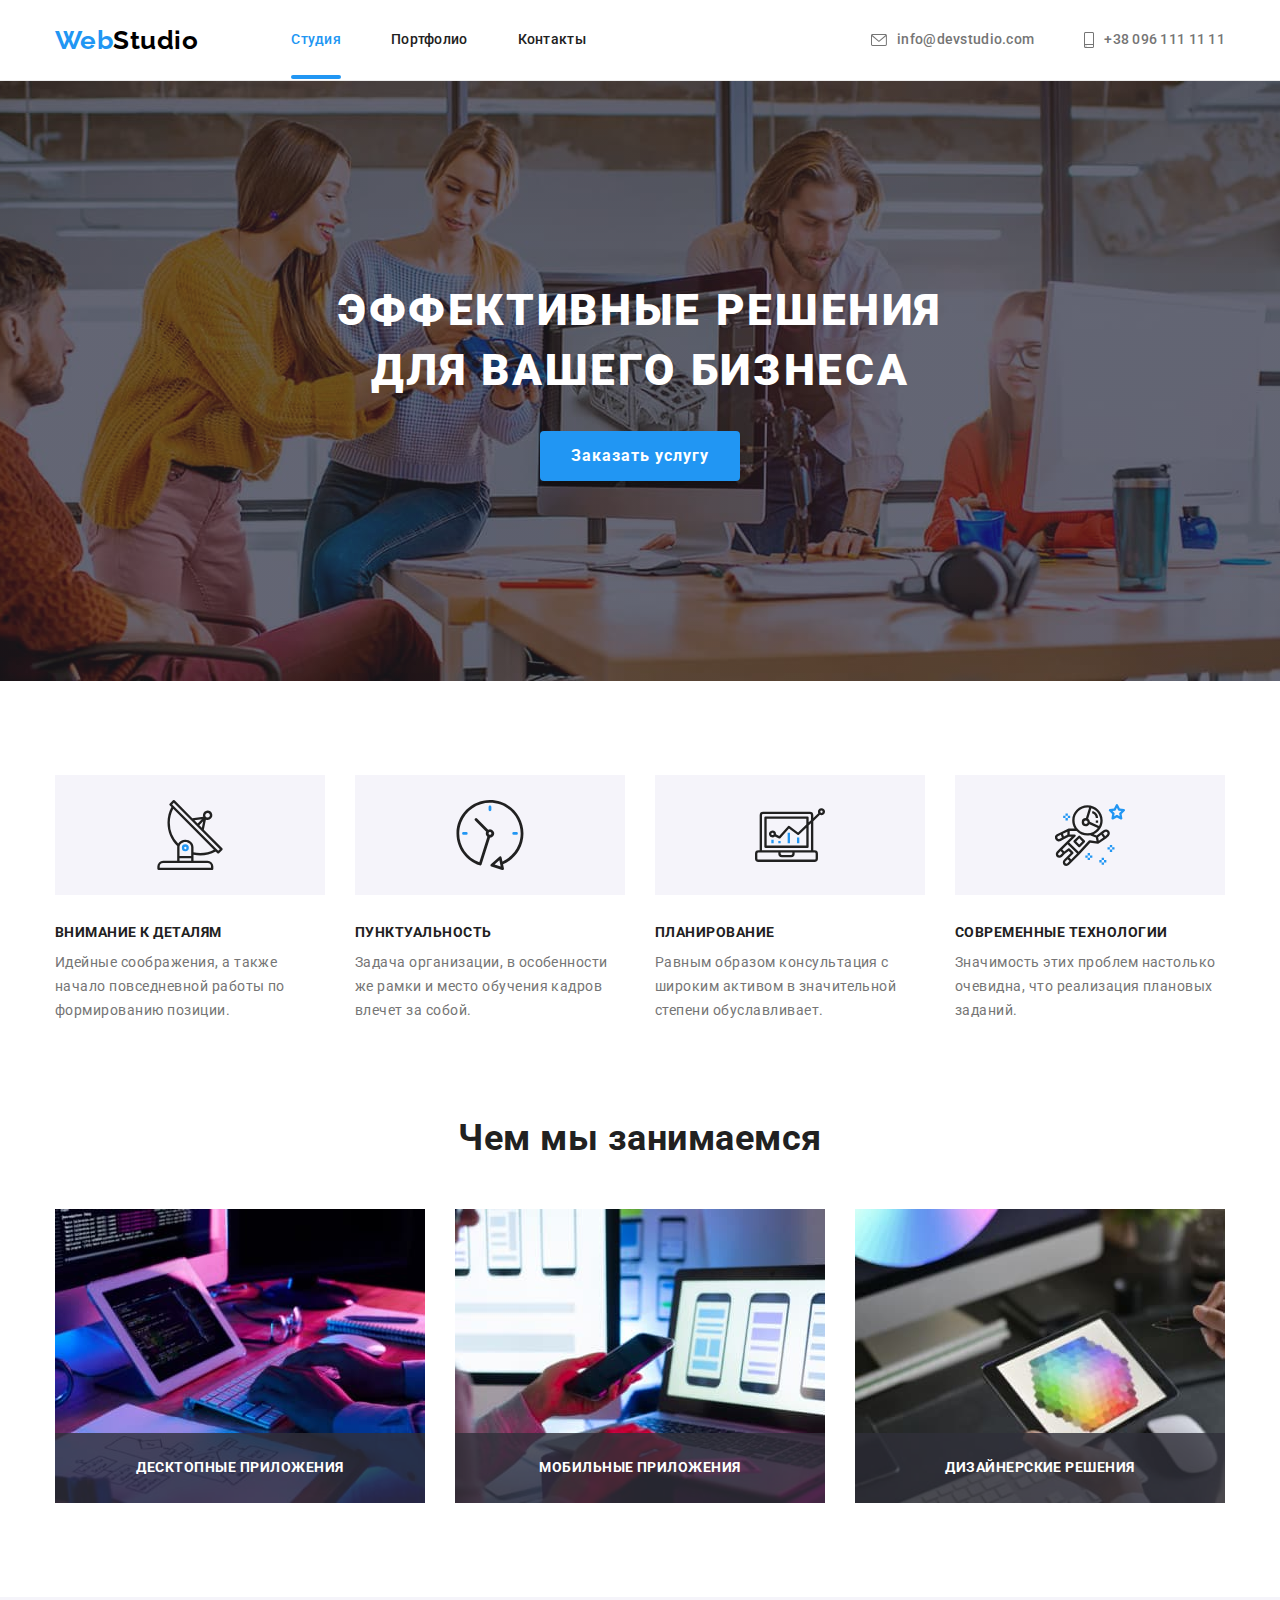
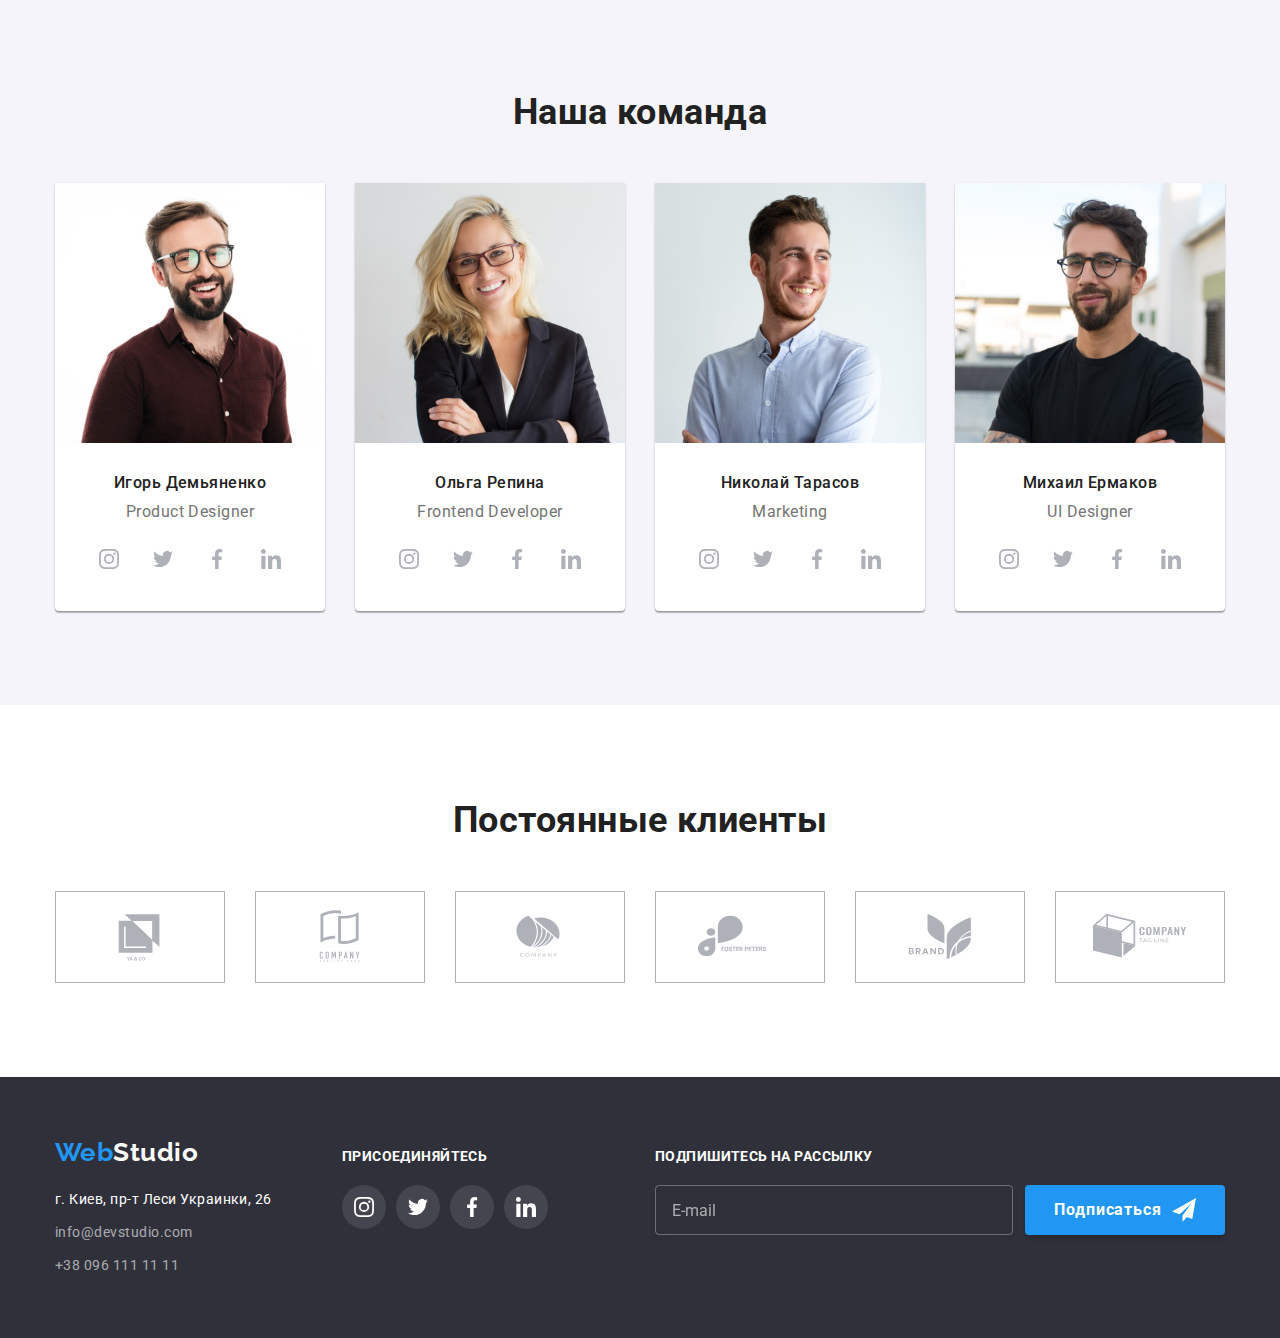
==== index.html @ db681ff8 "file added" ====
<!DOCTYPE html>
<html lang="ru">
<head>
    <meta charset="UTF-8">
    <meta http-equiv="X-UA-Compatible" content="IE=edge">
    <meta name="viewport" content="width=device-width, initial-scale=1.0">
    <link rel="preconnect" href="https://fonts.googleapis.com">
    <link rel="preconnect" href="https://fonts.gstatic.com" crossorigin>
    <link href="https://fonts.googleapis.com/css2?family=Raleway:wght@700&family=Roboto:wght@400;500;700;900&display=swap"
        rel="stylesheet">
    <link rel="stylesheet" href="https://cdnjs.cloudflare.com/ajax/libs/modern-normalize/1.1.0/modern-normalize.min.css">
    <link rel="stylesheet" href="./css/main.min.css">
    <title>Студия</title>
</head>
<body class="body">
    <!-- Header -->
    <header class="header">
        <div class="container container--centered">
            <!-- navigation -->
            <nav class="site-nav">
                <!-- logo -->
                <a href="./index.html" lang="en" class="logo-link">Web<span class="logo-link__text">Studio</span></a>
                <!-- navigation list -->
                <ul class="site-nav__list">
                    <li class="site-nav__item site-nav__item--current"><a href="./index.html" class="site-nav__link">Студия</a></li>
                    <li class="site-nav__item"><a href="./portfolio.html" class="site-nav__link">Портфолио</a></li>
                    <li class="site-nav__item"><a href="#contacts" class="site-nav__link">Контакты</a></li>
                </ul>
            </nav>
            <!-- contacts list -->
            <ul class="contacts-list">
                <li class="contacts-list__item">
                    <a href="mailto:info@devstudio.com" class="contacts-list__link">
                        <svg class="contacts-list__icon" width="16" height="12">
                            <use href="./images/icons.svg#icon-envelope"></use>
                        </svg>
                        info@devstudio.com
                    </a>
                </li>
                <li class="contacts-list__item">
                    <a href="tel:+380961111111" class="contacts-list__link">
                        <svg class="contacts-list__icon" width="10" height="16">
                            <use href="./images/icons.svg#icon-smartphone"></use>
                        </svg>
                        +38 096 111 11 11
                    </a>
                </li>
            </ul>
        </div>
    </header>

    <!-- Content -->
    <main>
        <!-- hero -->
        <section class="hero">
            <h1 class="hero__title">Эффективные решения для вашего бизнеса</h1>
            <button type="button" class="button" data-modal-open>Заказать услугу</button>
        </section>
        <!-- Peculiarities  -->
        <section class="section">
            <div class="container">
                <h2 class="section__title section__title--visually-hidden">Особенности</h2>
                <ul class="peculiarities-list">
                    <li class="peculiarities-list__item">
                        <div class="peculiarities-list__icon">
                            <svg width="70" height="70">
                                <use href="./images/icons.svg#icon-antenna"></use>
                            </svg>
                        </div>
                        <h3 class="peculiarities-list__title">Внимание к деталям</h3>
                        <p class="peculiarities-list__text">Идейные соображения, а также начало повседневной работы по формированию позиции.
                        </p>
                    </li>
                    <li class="peculiarities-list__item">
                        <div class="peculiarities-list__icon">
                            <svg width="70" height="70">
                                <use href="./images/icons.svg#icon-clock"></use>
                            </svg>
                        </div>
                        <h3 class="peculiarities-list__title">Пунктуальность</h3>
                        <p class="peculiarities-list__text">Задача организации, в особенности же рамки и место обучения кадров влечет за
                            собой.</p>
                    </li>
                    <li class="peculiarities-list__item">
                        <div class="peculiarities-list__icon">
                            <svg width="70" height="70">
                                <use href="./images/icons.svg#icon-diagram"></use>
                            </svg>
                        </div>
                        <h3 class="peculiarities-list__title">Планирование</h3>
                        <p class="peculiarities-list__text">Равным образом консультация с широким активом в значительной степени
                            обуславливает.</p>
                    </li>
                    <li class="peculiarities-list__item">
                        <div class="peculiarities-list__icon">
                            <svg width="70" height="70">
                                <use href="./images/icons.svg#icon-astronaut"></use>
                            </svg>
                        </div>
                        <h3 class="peculiarities-list__title">Современные технологии</h3>
                        <p class="peculiarities-list__text">Значимость этих проблем настолько очевидна, что реализация плановых заданий.</p>
                    </li>
                </ul>
            </div>
        </section>
        <!-- What are we doing -->
        <section class="section--padding-top-removed">
            <div class="container">
                <h2 class="section__title">Чем мы занимаемся</h2>
                <ul class="doings-list">
                    <li class="doings-list__item">
                        <img src="./images/box1.jpg" alt="Написание кода на компьютере" width="370" class="doings-list__image">
                        <p class="doings-list__description">Десктопные приложения</p>
                    </li>
                    <li class="doings-list__item">
                        <img src="./images/box2.jpg" alt="Макеты сайтов для телефона" width="370" class="doings-list__image">
                        <p class="doings-list__description">Мобильные приложения</p>
                    </li>
                    <li class="doings-list__item">
                        <img src="./images/box3.jpg" alt="Палитра цветов" width="370" class="doings-list__image">
                        <p class="doings-list__description">Дизайнерские решения</p>
                    </li>
                </ul>
            </div>
        </section>
        <!-- Our team -->
        <section class="section section--accent">
            <div class="container">
                <h2 class="section__title">Наша команда</h2>
                <ul class="our-team-list">
                    <li class="our-team-list__item">
                        <img src="./images/igor.jpg" alt="Игорь Демьяненко" width="270" class="our-team-list__image">
                        <div class="our-team-list__card">
                            <h3 class="our-team-list__title">Игорь Демьяненко</h3>
                            <p lang="en" class="our-team-list__text">Product Designer</p>
                            <ul class="social-links">
                                <li class="social-links__item">
                                    <a href="https://www.instagram.com" target="_blank" rel="noreferrer noopener nofollow" 
                                        aria-label="Инстаграм"
                                        class="social-links__link">
                                        <svg class="social-links__icon" width="20" height="20">
                                            <use href="./images/icons.svg#icon-instagram"></use>
                                        </svg>
                                        <span class="social-links__descr social-linls__descr--visually-hidden">Инстаграм</span>
                                    </a>
                                </li>
                                <li class="social-links__item">
                                    <a href="https://twitter.com" target="_blank" rel="noreferrer noopener nofollow"
                                        aria-label="Твиттер"
                                        class="social-links__link">
                                        <svg class="social-links__icon" width="20" height="20">
                                            <use href="./images/icons.svg#icon-twitter"></use>
                                        </svg>
                                        <span class="social-links__descr social-linls__descr--visually-hidden">Твиттер</span>
                                    </a>
                                </li>
                                <li class="social-links__item">
                                    <a href="https://uk-ua.facebook.com" target="_blank" rel="noreferrer noopener nofollow"
                                        aria-label="Фейсбук"
                                        class="social-links__link">
                                        <svg class="social-links__icon" width="20" height="20">
                                            <use href="./images/icons.svg#icon-facebook"></use>
                                        </svg>
                                        <span class="social-links__descr social-linls__descr--visually-hidden">Фейсбук</span>
                                    </a>
                                </li>
                                <li class="social-links__item">
                                    <a href="https://ua.linkedin.com/" target="_blank" rel="noreferrer noopener nofollow"
                                        aria-label="Линкедин"
                                        class="social-links__link">
                                        <svg class="social-links__icon" width="20" height="20">
                                            <use href="./images/icons.svg#icon-linkedin"></use>
                                        </svg>
                                        <span class="social-links__descr social-linls__descr--visually-hidden">Линкедин</span>
                                    </a>
                                </li>
                            </ul>
                        </div>
                    </li>
                    <li class="our-team-list__item">
                        <img src="./images/olha.jpg" alt="Ольга Репина" width="270" class="our-team-list__image">
                        <div class="our-team-list__card">
                            <h3 class="our-team-list__title">Ольга Репина</h3>
                            <p lang="en" class="our-team-list__text">Frontend Developer</p>
                            <ul class="social-links">
                                <li class="social-links__item">
                                    <a href="https://www.instagram.com" target="_blank" rel="noreferrer noopener nofollow" aria-label="Инстаграм"
                                        class="social-links__link">
                                        <svg class="social-links__icon" width="20" height="20">
                                            <use href="./images/icons.svg#icon-instagram"></use>
                                        </svg>
                                        <span class="social-links__descr social-linls__descr--visually-hidden">Инстаграм</span>
                                    </a>
                                </li>
                                <li class="social-links__item">
                                    <a href="https://twitter.com" target="_blank" rel="noreferrer noopener nofollow" aria-label="Твиттер"
                                        class="social-links__link">
                                        <svg class="social-links__icon" width="20" height="20">
                                            <use href="./images/icons.svg#icon-twitter"></use>
                                        </svg>
                                        <span class="social-links__descr social-linls__descr--visually-hidden">Твиттер</span>
                                    </a>
                                </li>
                                <li class="social-links__item">
                                    <a href="https://uk-ua.facebook.com" target="_blank" rel="noreferrer noopener nofollow" aria-label="Фейсбук"
                                        class="social-links__link">
                                        <svg class="social-links__icon" width="20" height="20">
                                            <use href="./images/icons.svg#icon-facebook"></use>
                                        </svg>
                                        <span class="social-links__descr social-linls__descr--visually-hidden">Фейсбук</span>
                                    </a>
                                </li>
                                <li class="social-links__item">
                                    <a href="https://ua.linkedin.com/" target="_blank" rel="noreferrer noopener nofollow" aria-label="Линкедин"
                                        class="social-links__link">
                                        <svg class="social-links__icon" width="20" height="20">
                                            <use href="./images/icons.svg#icon-linkedin"></use>
                                        </svg>
                                        <span class="social-links__descr social-linls__descr--visually-hidden">Линкедин</span>
                                    </a>
                                </li>
                            </ul>
                        </div>
                    </li>
                    <li class="our-team-list__item">
                        <img src="./images/nikolai.jpg" alt="Николай Тарасов" width="270" class="our-team-list__image">
                        <div class="our-team-list__card">
                            <h3 class="our-team-list__title">Николай Тарасов</h3>
                            <p lang="en" class="our-team-list__text">Marketing</p>
                            <ul class="social-links">
                                <li class="social-links__item">
                                    <a href="https://www.instagram.com" target="_blank" rel="noreferrer noopener nofollow" aria-label="Инстаграм"
                                        class="social-links__link">
                                        <svg class="social-links__icon" width="20" height="20">
                                            <use href="./images/icons.svg#icon-instagram"></use>
                                        </svg>
                                        <span class="social-links__descr social-linls__descr--visually-hidden">Инстаграм</span>
                                    </a>
                                </li>
                                <li class="social-links__item">
                                    <a href="https://twitter.com" target="_blank" rel="noreferrer noopener nofollow" aria-label="Твиттер"
                                        class="social-links__link">
                                        <svg class="social-links__icon" width="20" height="20">
                                            <use href="./images/icons.svg#icon-twitter"></use>
                                        </svg>
                                        <span class="social-links__descr social-linls__descr--visually-hidden">Твиттер</span>
                                    </a>
                                </li>
                                <li class="social-links__item">
                                    <a href="https://uk-ua.facebook.com" target="_blank" rel="noreferrer noopener nofollow" aria-label="Фейсбук"
                                        class="social-links__link">
                                        <svg class="social-links__icon" width="20" height="20">
                                            <use href="./images/icons.svg#icon-facebook"></use>
                                        </svg>
                                        <span class="social-links__descr social-linls__descr--visually-hidden">Фейсбук</span>
                                    </a>
                                </li>
                                <li class="social-links__item">
                                    <a href="https://ua.linkedin.com/" target="_blank" rel="noreferrer noopener nofollow" aria-label="Линкедин"
                                        class="social-links__link">
                                        <svg class="social-links__icon" width="20" height="20">
                                            <use href="./images/icons.svg#icon-linkedin"></use>
                                        </svg>
                                        <span class="social-links__descr social-linls__descr--visually-hidden">Линкедин</span>
                                    </a>
                                </li>
                            </ul>
                        </div>
                    </li>
                    <li class="our-team-list__item">
                        <img src="./images/michael.jpg" alt="Михаил Ермаков" width="270" class="our-team-list__image">
                        <div class="our-team-list__card">
                            <h3 class="our-team-list__title">Михаил Ермаков</h3>
                            <p lang="en" class="our-team-list__text">UI Designer</p>
                            <ul class="social-links">
                                <li class="social-links__item">
                                    <a href="https://www.instagram.com" target="_blank" rel="noreferrer noopener nofollow" aria-label="Инстаграм"
                                        class="social-links__link">
                                        <svg class="social-links__icon" width="20" height="20">
                                            <use href="./images/icons.svg#icon-instagram"></use>
                                        </svg>
                                        <span class="social-links__descr social-linls__descr--visually-hidden">Инстаграм</span>
                                    </a>
                                </li>
                                <li class="social-links__item">
                                    <a href="https://twitter.com" target="_blank" rel="noreferrer noopener nofollow" aria-label="Твиттер"
                                        class="social-links__link">
                                        <svg class="social-links__icon" width="20" height="20">
                                            <use href="./images/icons.svg#icon-twitter"></use>
                                        </svg>
                                        <span class="social-links__descr social-linls__descr--visually-hidden">Твиттер</span>
                                    </a>
                                </li>
                                <li class="social-links__item">
                                    <a href="https://uk-ua.facebook.com" target="_blank" rel="noreferrer noopener nofollow" aria-label="Фейсбук"
                                        class="social-links__link">
                                        <svg class="social-links__icon" width="20" height="20">
                                            <use href="./images/icons.svg#icon-facebook"></use>
                                        </svg>
                                        <span class="social-links__descr social-linls__descr--visually-hidden">Фейсбук</span>
                                    </a>
                                </li>
                                <li class="social-links__item">
                                    <a href="https://ua.linkedin.com/" target="_blank" rel="noreferrer noopener nofollow" aria-label="Линкедин"
                                        class="social-links__link">
                                        <svg class="social-links__icon" width="20" height="20">
                                            <use href="./images/icons.svg#icon-linkedin"></use>
                                        </svg>
                                        <span class="social-links__descr social-linls__descr--visually-hidden">Линкедин</span>
                                    </a>
                                </li>
                            </ul>
                        </div>
                    </li>
                </ul>
            </div>
        </section>
        <!-- Regular costumers -->
        <section class="section">
            <div class="container">
                <h2 class="section__title">Постоянные клиенты</h2>
                <ul class="regular-costumers-list">
                    <li class="regular-costumers-list__item">
                        <a href="" target="_blank" rel="noreferrer noopener nofollow"
                            class="regular-costumers-list__link">
                            <svg class="regular-costumers-list__icon" width="106" height="60">
                                <use href="./images/icons.svg#icon-company1"></use>
                            </svg>
                            <span class="regular-costumers-list__descr regular-costumers-list__descr--visually-hidden" lang="en">YA & CO</span>
                        </a>
                    </li>
                    <li class="regular-costumers-list__item">
                        <a href="" target="_blank" rel="noreferrer noopener nofollow" class="regular-costumers-list__link">
                            <svg class="regular-costumers-list__icon" width="106" height="60">
                                <use href="./images/icons.svg#icon-company2"></use>
                            </svg>
                            <span class="regular-costumers-list__descr regular-costumers-list__descr--visually-hidden" lang="en">Company tagline here</span>
                        </a>
                    </li>
                    <li class="regular-costumers-list__item">
                        <a href="" target="_blank" rel="noreferrer noopener nofollow" class="regular-costumers-list__link">
                            <svg class="regular-costumers-list__icon" width="106" height="60">
                                <use href="./images/icons.svg#icon-company3"></use>
                            </svg>
                            <span class="regular-costumers-list__descr regular-costumers-list__descr--visually-hidden" lang="en">Company</span>
                        </a>
                    </li>
                    <li class="regular-costumers-list__item">
                        <a href="" target="_blank" rel="noreferrer noopener nofollow" class="regular-costumers-list__link">
                            <svg class="regular-costumers-list__icon" width="106" height="60">
                                <use href="./images/icons.svg#icon-company4"></use>
                            </svg>
                            <span class="regular-costumers-list__descr regular-costumers-list__descr--visually-hidden" lang="en">Foster Peters</span>
                        </a>
                    </li>
                    <li class="regular-costumers-list__item">
                        <a href="" target="_blank" rel="noreferrer noopener nofollow" class="regular-costumers-list__link">
                            <svg class="regular-costumers-list__icon" width="106" height="60">
                                <use href="./images/icons.svg#icon-company5"></use>
                            </svg>
                            <span class="regular-costumers-list__descr regular-costumers-list__descr--visually-hidden" lang="en">Brand</span>
                        </a>
                    </li>
                    <li class="regular-costumers-list__item">
                        <a href="" target="_blank" rel="noreferrer noopener nofollow" class="regular-costumers-list__link">
                            <svg class="regular-costumers-list__icon" width="106" height="60">
                                <use href="./images/icons.svg#icon-company6"></use>
                            </svg>
                            <span class="regular-costumers-list__descr regular-costumers-list__descr--visually-hidden" lang="en">Company Tag Line</span>
                        </a>
                    </li>
                </ul>
            </div>
        </section>
    </main>

    <!-- Footer -->
    <footer class="footer">
        <div class="container footer__container">
            <div class="address">
                <!-- logo -->
                <a href="./index.html" lang="en" class="logo-link">Web<span class="logo-link__text--footer">Studio</span></a>
                <!-- contacts -->
                <address id="contacts" class="address__contacts">
                    <ul class="address__list">
                        <li class="address__item"><a href="https://goo.gl/maps/YFTjMEW9eGdTmHT36" target="_blank"
                                rel="noreferrer noopener nofollow" class="address__link">г. Киев, пр-т Леси Украинки, 26</a></li>
                        <li class="address__item"><a href="mailto:info@devstudio.com" class="address__link address__link--transparency">info@devstudio.com</a>
                        </li>
                        <li class="address__item"><a href="tel:+380961111111" class="address__link address__link--transparency">+38 096 111 11 11</a></li>
                    </ul>
                </address>
            </div>
            <!-- Social links -->
            <div class="join-links">
                <p class="join-links__text">присоединяйтесь</p>
                <ul class="social-links">
                    <li class="social-links__item">
                        <a href="https://www.instagram.com" target="_blank" rel="noreferrer noopener nofollow" aria-label="Инстаграм"
                            class="social-links__link social-links__link--footer">
                            <svg class="social-links__icon" width="20" height="20">
                                <use href="./images/icons.svg#icon-instagram"></use>
                            </svg>
                            <span class="social-links__descr social-linls__descr--visually-hidden">Инстаграм</span>
                        </a>
                    </li>
                    <li class="social-links__item">
                        <a href="https://twitter.com" target="_blank" rel="noreferrer noopener nofollow" aria-label="Твиттер"
                            class="social-links__link social-links__link--footer">
                            <svg class="social-links__icon" width="20" height="20">
                                <use href="./images/icons.svg#icon-twitter"></use>
                            </svg>
                            <span class="social-links__descr social-linls__descr--visually-hidden">Твиттер</span>
                        </a>
                    </li>
                    <li class="social-links__item">
                        <a href="https://uk-ua.facebook.com" target="_blank" rel="noreferrer noopener nofollow" aria-label="Фейсбук"
                            class="social-links__link social-links__link--footer">
                            <svg class="social-links__icon" width="20" height="20">
                                <use href="./images/icons.svg#icon-facebook"></use>
                            </svg>
                            <span class="social-links__descr social-linls__descr--visually-hidden">Фейсбук</span>
                        </a>
                    </li>
                    <li class="social-links__item">
                        <a href="https://ua.linkedin.com/" target="_blank" rel="noreferrer noopener nofollow" aria-label="Линкедин"
                            class="social-links__link social-links__link--footer">
                            <svg class="social-links__icon" width="20" height="20">
                                <use href="./images/icons.svg#icon-linkedin"></use>
                            </svg>
                            <span class="social-links__descr social-linls__descr--visually-hidden">Линкедин</span>
                        </a>
                    </li>
                </ul>
            </div>
            <!-- Mailing list -->
            <form class="mailing-form">
                <label for="email" class="mailing-form__label">Подпишитесь на рассылку</label>
                <div class="mailing-form__send-block">
                    <input type="email" name="email" id="email" placeholder="E-mail" class="mailing-form__input">
                    <button type="submit" class="button button--centered">
                        Подписаться
                        <svg class="button__icon" width="24" height="24">
                            <use href="./images/icons.svg#icon-send"></use>
                        </svg>
                    </button>
                </div>
            </form>
        </div>
    </footer>

    <!-- Modal window -->
    <div class="backdrop backdrop--is-hidden" data-modal>
        <div class="modal">
            <button class="modal-close-button" data-modal-close>
                <svg class="modal-close-button__icon" width="18" height="18">
                    <use href="./images/icons.svg#icon-close-button"></use>
                </svg>
            </button>
            
            <form class="user-form">
                <p class="user-form__title">
                    Оставьте свои данные, мы вам перезвоним
                </p>

                <div class="user-form__field">
                    <label for="user-name" class="user-form__label">Имя</label>
                    <div class="user-form__input-box">
                        <input type="text" name="user-name" id="user-name" autocomplete="name" class="user-form__input">
                        <svg class="user-form__icon" width="18" height="18">
                            <use href="./images/icons.svg#icon-person"></use>
                        </svg>
                    </div>
                </div>

                <div class="user-form__field">
                    <label for="user-tel" class="user-form__label">Телефон</label>
                    <div class="user-form__input-box">
                        <input type="tel" name="user-tel" id="user-tel" autocomplete="tel" class="user-form__input">
                        <svg class="user-form__icon" width="18" height="18">
                            <use href="./images/icons.svg#icon-phone"></use>
                        </svg>
                    </div>
                </div>

                <div class="user-form__field">
                    <label for="user-email" class="user-form__label">Почта</label>
                    <div class="user-form__input-box">
                        <input type="email" name="user-email" id="user-email" autocomplete="email" class="user-form__input">
                        <svg class="user-form__icon" width="18" height="18">
                            <use href="./images/icons.svg#icon-email"></use>
                        </svg>
                    </div>
                </div>

                <div class="user-form__field user-form__field--comment">
                    <label for="user-comment" class="user-form__label">Комментарий</label>
                    <textarea name="comment" id="user-comment" rows="7" placeholder="Введите текст" class="user-form__comment"></textarea>
                </div>
                

                <label class="user-form-policy">
                    <input type="checkbox" name="policy" class="user-form-policy__checkbox">
                    <span class="user-form-policy__icon-box">
                        <svg class="user-form-policy__icon" width="16" height="15">
                            <use href="./images/icons.svg#icon-check"></use>
                        </svg>
                    </span>
                    <span>
                        Соглашаюсь с рассылкой и принимаю 
                        <a href="" class="user-form-policy__link">Условия договора</a>
                    </span>
                </label>
                
                <button type="submit" class="button button--centered">Отправить</button>
            </form>
        </div>
    </div>

    <script src="./js/modal.js"></script>
</body>
</html>
---- css/main.min.css ----
.container{margin-left:auto;margin-right:auto;padding:0 15px;width:1200px}.portfolio-set,.buttons-list,.address__list,.regular-costumers-list,.social-links,.our-team-list,.doings-list,.peculiarities-list,.contacts-list,.site-nav__list{list-style:none}.portfolio-card__title,.our-team-list__title,.peculiarities-list__title,.section__title{color:#212121}.section__title{margin-bottom:50px;font-weight:700;font-size:36px;line-height:1.17;text-align:center}.address__link,.contacts-list__link,.logo-link,.site-nav__link{text-decoration:none;color:inherit;-webkit-transition:color 250ms cubic-bezier(0.4, 0, 0.2, 1);transition:color 250ms cubic-bezier(0.4, 0, 0.2, 1)}.address__link:hover,.contacts-list__link:hover,.logo-link:hover,.site-nav__link:hover,.address__link:focus,.contacts-list__link:focus,.logo-link:focus,.site-nav__link:focus{color:#2196f3}.user-form-policy__checkbox,.regular-costumers-list__descr--visually-hidden,.social-linls__descr--visually-hidden,.section__title--visually-hidden{position:absolute;width:1px;height:1px;margin:-1px;border:0;padding:0;white-space:nowrap;-webkit-clip-path:inset(100%);clip-path:inset(100%);clip:rect(0 0 0 0);overflow:hidden}.portfolio-card__image,.our-team-list__image,.doings-list__image{display:block;max-width:100%}.contacts-list__item,.site-nav__item{margin-right:50px;font-weight:500;font-size:14px;line-height:1.14;letter-spacing:.02em}.mailing-form__label,.join-links__text{display:block;margin-bottom:20px;font-weight:700;font-size:14px;line-height:1.14;letter-spacing:.03em;text-transform:uppercase;color:#fff}html{scroll-behavior:smooth}body{background-color:#fff;color:#757575;font-family:"Roboto",sans-serif;letter-spacing:.03em}h1,h2,h3,h4,h5,h6{margin:0}ul{padding:0;margin:0}p{margin:0}.button{width:200px;padding:10px 0;-webkit-box-shadow:0px 4px 4px rgba(0,0,0,.15);box-shadow:0px 4px 4px rgba(0,0,0,.15);border-radius:4px;border:none;font-weight:700;font-size:16px;line-height:1.88;letter-spacing:.06em;text-align:center;color:#fff;background-color:#2196f3;cursor:pointer;-webkit-transition:background-color 250ms cubic-bezier(0.4, 0, 0.2, 1);transition:background-color 250ms cubic-bezier(0.4, 0, 0.2, 1)}.button:hover,.button:focus{background-color:#188ce8}.button--centered{display:-webkit-box;display:-ms-flexbox;display:flex;-webkit-box-align:center;-ms-flex-align:center;align-items:center;-webkit-box-pack:center;-ms-flex-pack:center;justify-content:center;margin:0 auto}.button__icon{fill:currentColor;margin-left:10px}.section{padding-top:94px;padding-bottom:94px}.section--padding-top-removed{padding-top:0;padding-bottom:94px}.section--accent{background-color:#f5f4fa}.header{border-bottom:1px solid #ececec}.container--centered{display:-webkit-box;display:-ms-flexbox;display:flex;-webkit-box-align:center;-ms-flex-align:center;align-items:center;-webkit-box-pack:center;-ms-flex-pack:center;justify-content:center}.site-nav{display:-webkit-box;display:-ms-flexbox;display:flex;-webkit-box-align:center;-ms-flex-align:center;align-items:center;-webkit-box-pack:center;-ms-flex-pack:center;justify-content:center}.site-nav__list{display:-webkit-box;display:-ms-flexbox;display:flex;margin-left:93px}.site-nav__item{color:#212121}.site-nav__item:last-child{margin-right:0}.site-nav__item--current{color:#2196f3}.site-nav__link{padding:32px 0;position:relative}.site-nav__item--current .site-nav__link::after{content:"";position:absolute;left:0;bottom:0;display:block;width:100%;height:4px;background-color:#2196f3;border-radius:2px}.logo-link{color:#2196f3;font-family:"Raleway",sans-serif;font-weight:700;font-size:26px;line-height:1.19}.logo-link__text{color:#000}.logo-link__text--footer{display:inline-block;margin-bottom:20px;color:#fff}.contacts-list{display:-webkit-box;display:-ms-flexbox;display:flex;margin-left:auto}.contacts-list__item:last-child{margin-right:0}.contacts-list__link{display:-webkit-box;display:-ms-flexbox;display:flex;-webkit-box-align:center;-ms-flex-align:center;align-items:center;-webkit-box-pack:center;-ms-flex-pack:center;justify-content:center;padding:32px 0}.contacts-list__icon{margin-right:10px;fill:currentColor}.hero{padding:200px 0;max-width:1600px;height:600px;margin-left:auto;margin-right:auto;text-align:center;background-color:#2f303a;background-image:-webkit-gradient(linear, left top, right top, from(rgba(47, 48, 58, 0.4)), to(rgba(47, 48, 58, 0.4))),url(../images/hero.jpg);background-image:linear-gradient(to right, rgba(47, 48, 58, 0.4), rgba(47, 48, 58, 0.4)),url(../images/hero.jpg);background-size:cover;background-repeat:no-repeat;background-position:center}.hero__title{-webkit-box-sizing:content-box;box-sizing:content-box;width:696px;margin:0 auto 30px;font-weight:900;font-size:44px;line-height:1.36;letter-spacing:.06em;text-transform:uppercase;color:#fff}.peculiarities-list{display:-webkit-box;display:-ms-flexbox;display:flex;-webkit-box-align:center;-ms-flex-align:center;align-items:center;-webkit-box-pack:center;-ms-flex-pack:center;justify-content:center}.peculiarities-list__item{-ms-flex-preferred-size:calc((100% - 90px)/4);flex-basis:calc((100% - 90px)/4)}.peculiarities-list__item:not(:last-child){margin-right:30px}.peculiarities-list__icon{display:-webkit-box;display:-ms-flexbox;display:flex;-webkit-box-align:center;-ms-flex-align:center;align-items:center;-webkit-box-pack:center;-ms-flex-pack:center;justify-content:center;margin-bottom:30px;width:270px;height:120px;background-color:#f5f4fa}.peculiarities-list__title{margin-bottom:10px;font-weight:700;font-size:14px;line-height:1.14;text-transform:uppercase}.peculiarities-list__text{font-size:14px;line-height:1.71}.doings-list{display:-webkit-box;display:-ms-flexbox;display:flex;-webkit-box-align:center;-ms-flex-align:center;align-items:center;-webkit-box-pack:center;-ms-flex-pack:center;justify-content:center}.doings-list__item{position:relative}.doings-list__item:not(:last-child){margin-right:30px}.doings-list__description{position:absolute;left:0;bottom:0;display:-webkit-box;display:-ms-flexbox;display:flex;-webkit-box-align:center;-ms-flex-align:center;align-items:center;-webkit-box-pack:center;-ms-flex-pack:center;justify-content:center;height:70px;width:100%;font-weight:700;font-size:14px;line-height:1.14;text-transform:uppercase;color:#fff;background-color:rgba(47,48,58,.8)}.our-team-list{display:-webkit-box;display:-ms-flexbox;display:flex;-webkit-box-align:center;-ms-flex-align:center;align-items:center;-webkit-box-pack:center;-ms-flex-pack:center;justify-content:center}.our-team-list__item{-webkit-box-shadow:0px 1px 3px rgba(0,0,0,.12),0px 1px 1px rgba(0,0,0,.14),0px 2px 1px rgba(0,0,0,.2);box-shadow:0px 1px 3px rgba(0,0,0,.12),0px 1px 1px rgba(0,0,0,.14),0px 2px 1px rgba(0,0,0,.2);border-radius:0px 0px 4px 4px;background-color:#fff;-ms-flex-preferred-size:calc((100% - 90px)/4);flex-basis:calc((100% - 90px)/4)}.our-team-list__item:not(:last-child){margin-right:30px}.our-team-list__card{padding:30px 32px}.our-team-list__text,.our-team-list__title{font-size:16px;line-height:1.19;text-align:center}.our-team-list__title{margin-bottom:10px;font-weight:500}.our-team-list__text{margin-bottom:16px}.social-links{display:-webkit-box;display:-ms-flexbox;display:flex;-webkit-box-align:center;-ms-flex-align:center;align-items:center;-webkit-box-pack:center;-ms-flex-pack:center;justify-content:center}.social-links__item{width:44px;height:44px}.social-links__item:not(:last-child){margin-right:10px}.social-links__link{display:-webkit-box;display:-ms-flexbox;display:flex;-webkit-box-align:center;-ms-flex-align:center;align-items:center;-webkit-box-pack:center;-ms-flex-pack:center;justify-content:center;padding:12px;width:100%;height:100%;border:none;border-radius:50%;color:#afb1b8;-webkit-transition:color 250ms cubic-bezier(0.4, 0, 0.2, 1),background-color 250ms cubic-bezier(0.4, 0, 0.2, 1);transition:color 250ms cubic-bezier(0.4, 0, 0.2, 1),background-color 250ms cubic-bezier(0.4, 0, 0.2, 1)}.social-links__link:hover,.social-links__link:focus{color:#fff;background-color:#2196f3}.social-links__link--footer{color:#fff;background-color:rgba(255,255,255,.1);border-radius:50%}.social-links__icon{fill:currentColor}.regular-costumers-list{display:-webkit-box;display:-ms-flexbox;display:flex;-webkit-box-align:center;-ms-flex-align:center;align-items:center;-webkit-box-pack:center;-ms-flex-pack:center;justify-content:center}.regular-costumers-list__item{width:170px;height:92px}.regular-costumers-list__item:not(:last-child){margin-right:30px}.regular-costumers-list__link{display:-webkit-inline-box;display:-ms-inline-flexbox;display:inline-flex;-webkit-box-align:center;-ms-flex-align:center;align-items:center;-webkit-box-pack:center;-ms-flex-pack:center;justify-content:center;width:100%;height:100%;border-width:1px;border-style:solid;color:#afb1b8;-webkit-transition:color 250ms cubic-bezier(0.4, 0, 0.2, 1),border-color 250ms cubic-bezier(0.4, 0, 0.2, 1);transition:color 250ms cubic-bezier(0.4, 0, 0.2, 1),border-color 250ms cubic-bezier(0.4, 0, 0.2, 1)}.regular-costumers-list__link:hover,.regular-costumers-list__link:focus{color:#2196f3;border-color:#2196f3}.regular-costumers-list__icon{fill:currentColor}.footer{padding-top:60px;padding-bottom:60px;background-color:#2f303a}.footer__container{display:-webkit-box;display:-ms-flexbox;display:flex;-webkit-box-align:baseline;-ms-flex-align:baseline;align-items:baseline}.address{margin-right:70px}.address__contacts{font-style:normal}.address__item:not(:last-child){margin-bottom:9px}.address__link{font-size:14px;line-height:1.71;color:#fff}.address__link--transparency{color:rgba(255,255,255,.6)}.mailing-form{margin-left:auto}.mailing-form__send-block{display:-webkit-box;display:-ms-flexbox;display:flex;-webkit-box-orient:horizontal;-webkit-box-direction:normal;-ms-flex-direction:row;flex-direction:row}.mailing-form__input{padding:0 0 0 16px;margin-right:12px;width:358px;height:50px;color:#fff;font-weight:400;font-size:16px;line-height:1.25;border-width:1px;border-style:solid;border-color:rgba(255,255,255,.3);border-radius:4px;-webkit-filter:drop-shadow(0px 4px 4px rgba(0, 0, 0, 0.15));filter:drop-shadow(0px 4px 4px rgba(0, 0, 0, 0.15));background-color:rgba(0,0,0,0)}.mailing-form__input:focus{outline:1px solid #fff}.mailing-form__input::-webkit-input-placeholder{color:rgba(255,255,255,.6)}.mailing-form__input::-moz-placeholder{color:rgba(255,255,255,.6)}.mailing-form__input:-ms-input-placeholder{color:rgba(255,255,255,.6)}.mailing-form__input::-ms-input-placeholder{color:rgba(255,255,255,.6)}.mailing-form__input::placeholder{color:rgba(255,255,255,.6)}.backdrop{position:fixed;top:0;left:0;width:100%;height:100%;background-color:rgba(0,0,0,.1);opacity:1;visibility:visible;-webkit-transition:opacity 250ms cubic-bezier(0.4, 0, 0.2, 1),visibility 250ms cubic-bezier(0.4, 0, 0.2, 1);transition:opacity 250ms cubic-bezier(0.4, 0, 0.2, 1),visibility 250ms cubic-bezier(0.4, 0, 0.2, 1)}.backdrop--is-hidden{visibility:hidden;opacity:0;pointer-events:none}.modal{position:absolute;top:50%;left:50%;padding:40px;border-radius:4px;background-color:#fff;-webkit-box-shadow:0px 1px 3px rgba(0,0,0,.12),0px 1px 1px rgba(0,0,0,.14),0px 2px 1px rgba(0,0,0,.2);box-shadow:0px 1px 3px rgba(0,0,0,.12),0px 1px 1px rgba(0,0,0,.14),0px 2px 1px rgba(0,0,0,.2);-webkit-transform:translate(-50%, -50%) scale(1);transform:translate(-50%, -50%) scale(1);-webkit-transition:-webkit-transform 250ms cubic-bezier(0.4, 0, 0.2, 1);transition:-webkit-transform 250ms cubic-bezier(0.4, 0, 0.2, 1);transition:transform 250ms cubic-bezier(0.4, 0, 0.2, 1);transition:transform 250ms cubic-bezier(0.4, 0, 0.2, 1), -webkit-transform 250ms cubic-bezier(0.4, 0, 0.2, 1)}.backdrop--is-hidden .modal{-webkit-transform:translate(-50%, -50%) scale(0.5);transform:translate(-50%, -50%) scale(0.5)}.modal-close-button{position:absolute;right:8px;top:8px;width:30px;height:30px;border:1px solid rgba(0,0,0,.1);border-radius:50%;background-color:inherit;cursor:pointer;-webkit-transition:color 250ms cubic-bezier(0.4, 0, 0.2, 1);transition:color 250ms cubic-bezier(0.4, 0, 0.2, 1)}.modal-close-button:hover,.modal-close-button:focus{color:#2196f3}.modal-close-button__icon{display:-webkit-box;display:-ms-flexbox;display:flex;-webkit-box-align:center;-ms-flex-align:center;align-items:center;-webkit-box-pack:center;-ms-flex-pack:center;justify-content:center;fill:currentColor}.user-form{width:448px}.user-form__title{margin-bottom:12px;font-weight:700;font-size:20px;line-height:1.15;text-align:center;color:#212121}.user-form__field{display:-webkit-box;display:-ms-flexbox;display:flex;-webkit-box-orient:vertical;-webkit-box-direction:normal;-ms-flex-direction:column;flex-direction:column}.user-form__field:not(:last-child){margin-bottom:10px}.user-form__field--comment{margin-bottom:20px}.user-form__label{margin-bottom:4px;font-weight:400;font-size:12px;line-height:1.17;letter-spacing:.01em}.user-form__input-box{position:relative;color:#212121;-webkit-transition:color 250ms cubic-bezier(0.4, 0, 0.2, 1);transition:color 250ms cubic-bezier(0.4, 0, 0.2, 1)}.user-form__input-box:hover,.user-form__label:hover+.user-form__input-box{color:#2196f3}.user-form__comment,.user-form__input{display:block;width:100%;padding:12px;padding-left:42px;color:#212121;border:1px solid rgba(33,33,33,.2);border-radius:4px;cursor:pointer;-webkit-transition:border-color 250ms cubic-bezier(0.4, 0, 0.2, 1),outline 250ms cubic-bezier(0.4, 0, 0.2, 1);transition:border-color 250ms cubic-bezier(0.4, 0, 0.2, 1),outline 250ms cubic-bezier(0.4, 0, 0.2, 1)}.user-form__comment:hover,.user-form__input:hover,.user-form__comment:focus,.user-form__input:focus{border-color:#2196f3;outline:1px solid #2196f3}.user-form__icon{position:absolute;top:50%;left:12px;display:inline-block;fill:currentColor;-webkit-transform:translateY(-50%);transform:translateY(-50%);-webkit-transition:color 250ms cubic-bezier(0.4, 0, 0.2, 1);transition:color 250ms cubic-bezier(0.4, 0, 0.2, 1)}.user-form__input:hover+.user-form__icon,.user-form__input:focus+.user-form__icon{color:#2196f3}.user-form__comment{padding:12px 16px;resize:none;font-weight:400;font-size:14px;line-height:1.14;letter-spacing:.01em}.user-form__comment::-webkit-input-placeholder{color:rgba(117,117,117,.5)}.user-form__comment::-moz-placeholder{color:rgba(117,117,117,.5)}.user-form__comment:-ms-input-placeholder{color:rgba(117,117,117,.5)}.user-form__comment::-ms-input-placeholder{color:rgba(117,117,117,.5)}.user-form__comment::placeholder{color:rgba(117,117,117,.5)}.user-form-policy{display:-webkit-box;display:-ms-flexbox;display:flex;-webkit-box-align:center;-ms-flex-align:center;align-items:center;-webkit-box-pack:center;-ms-flex-pack:center;justify-content:center;margin-bottom:30px;font-weight:400;font-size:14px;line-height:1.71}.user-form-policy__icon-box{position:relative;margin-right:7px;width:16px;height:15px;border:2px solid #212121;border-radius:4px;-webkit-transition:background-color 250ms cubic-bezier(0.4, 0, 0.2, 1),border-color 250ms cubic-bezier(0.4, 0, 0.2, 1);transition:background-color 250ms cubic-bezier(0.4, 0, 0.2, 1),border-color 250ms cubic-bezier(0.4, 0, 0.2, 1)}.user-form-policy__checkbox:checked+.user-form-policy__icon-box{background-color:#2196f3;border-color:#2196f3}.user-form-policy__icon{position:absolute;top:50%;left:50%;-webkit-transform:translate(-50%, -50%);transform:translate(-50%, -50%)}.user-form-policy__link{color:#2196f3}.buttons-list{display:-webkit-box;display:-ms-flexbox;display:flex;-webkit-box-align:center;-ms-flex-align:center;align-items:center;-webkit-box-pack:center;-ms-flex-pack:center;justify-content:center;margin-bottom:50px}.buttons-list__item:not(:last-child){margin-right:8px}.buttons-list__button{padding:6px 22px;border-radius:4px;border:none;font-weight:500;font-size:16px;line-height:1.62;color:#212121;background:#f5f4fa;cursor:pointer;-webkit-transition:color 250ms cubic-bezier(0.4, 0, 0.2, 1),background-color 250ms cubic-bezier(0.4, 0, 0.2, 1),-webkit-box-shadow 250ms cubic-bezier(0.4, 0, 0.2, 1);transition:color 250ms cubic-bezier(0.4, 0, 0.2, 1),background-color 250ms cubic-bezier(0.4, 0, 0.2, 1),-webkit-box-shadow 250ms cubic-bezier(0.4, 0, 0.2, 1);transition:color 250ms cubic-bezier(0.4, 0, 0.2, 1),background-color 250ms cubic-bezier(0.4, 0, 0.2, 1),box-shadow 250ms cubic-bezier(0.4, 0, 0.2, 1);transition:color 250ms cubic-bezier(0.4, 0, 0.2, 1),background-color 250ms cubic-bezier(0.4, 0, 0.2, 1),box-shadow 250ms cubic-bezier(0.4, 0, 0.2, 1),-webkit-box-shadow 250ms cubic-bezier(0.4, 0, 0.2, 1)}.buttons-list__button:hover,.buttons-list__button:focus{color:#fff;background-color:#2196f3;-webkit-box-shadow:0px 3px 1px rgba(0,0,0,.1),0px 1px 2px rgba(0,0,0,.08),0px 2px 2px rgba(0,0,0,.12);box-shadow:0px 3px 1px rgba(0,0,0,.1),0px 1px 2px rgba(0,0,0,.08),0px 2px 2px rgba(0,0,0,.12)}.portfolio-set{display:-webkit-box;display:-ms-flexbox;display:flex;-ms-flex-wrap:wrap;flex-wrap:wrap;margin-left:-30px;margin-top:-30px}.portfolio-card{-ms-flex-preferred-size:370px;flex-basis:370px;margin-left:30px;margin-top:30px}.portfolio-card__link{text-decoration:none;color:inherit;-webkit-transition:-webkit-box-shadow 250ms cubic-bezier(0.4, 0, 0.2, 1);transition:-webkit-box-shadow 250ms cubic-bezier(0.4, 0, 0.2, 1);transition:box-shadow 250ms cubic-bezier(0.4, 0, 0.2, 1);transition:box-shadow 250ms cubic-bezier(0.4, 0, 0.2, 1), -webkit-box-shadow 250ms cubic-bezier(0.4, 0, 0.2, 1)}.portfolio-card__link:hover,.portfolio-card__link:focus{display:block;-webkit-box-shadow:0px 1px 1px rgba(0,0,0,.12),0px 4px 4px rgba(0,0,0,.06),1px 4px 6px rgba(0,0,0,.16);box-shadow:0px 1px 1px rgba(0,0,0,.12),0px 4px 4px rgba(0,0,0,.06),1px 4px 6px rgba(0,0,0,.16)}.portfolio-card__image-box{position:relative;overflow:hidden}.portfolio-card__description{display:-webkit-box;display:-ms-flexbox;display:flex;-webkit-box-align:center;-ms-flex-align:center;align-items:center;-webkit-box-pack:center;-ms-flex-pack:center;justify-content:center;position:absolute;left:0;top:0;width:100%;height:100%;padding-right:24px;padding-left:24px;line-height:1.56;color:#fff;background-color:rgba(33,150,243,.9);-webkit-transform:translateY(100%);transform:translateY(100%);-webkit-transition:-webkit-transform 250ms cubic-bezier(0.4, 0, 0.2, 1);transition:-webkit-transform 250ms cubic-bezier(0.4, 0, 0.2, 1);transition:transform 250ms cubic-bezier(0.4, 0, 0.2, 1);transition:transform 250ms cubic-bezier(0.4, 0, 0.2, 1), -webkit-transform 250ms cubic-bezier(0.4, 0, 0.2, 1)}.portfolio-card__link:hover .portfolio-card__description{-webkit-transform:translateY(0);transform:translateY(0)}.portfolio-card__content-box{-ms-flex-preferred-size:100%;flex-basis:100%;padding:20px 24px;border-width:1px;border-style:solid;border-color:#eee;border-top:none;background:#fff}.portfolio-card__title{margin-bottom:4px;font-weight:700;font-size:18px;line-height:2;letter-spacing:.06em;color:#212121}.portfolio-card__text{font-size:16px;line-height:1.88}/*# sourceMappingURL=main.min.css.map */
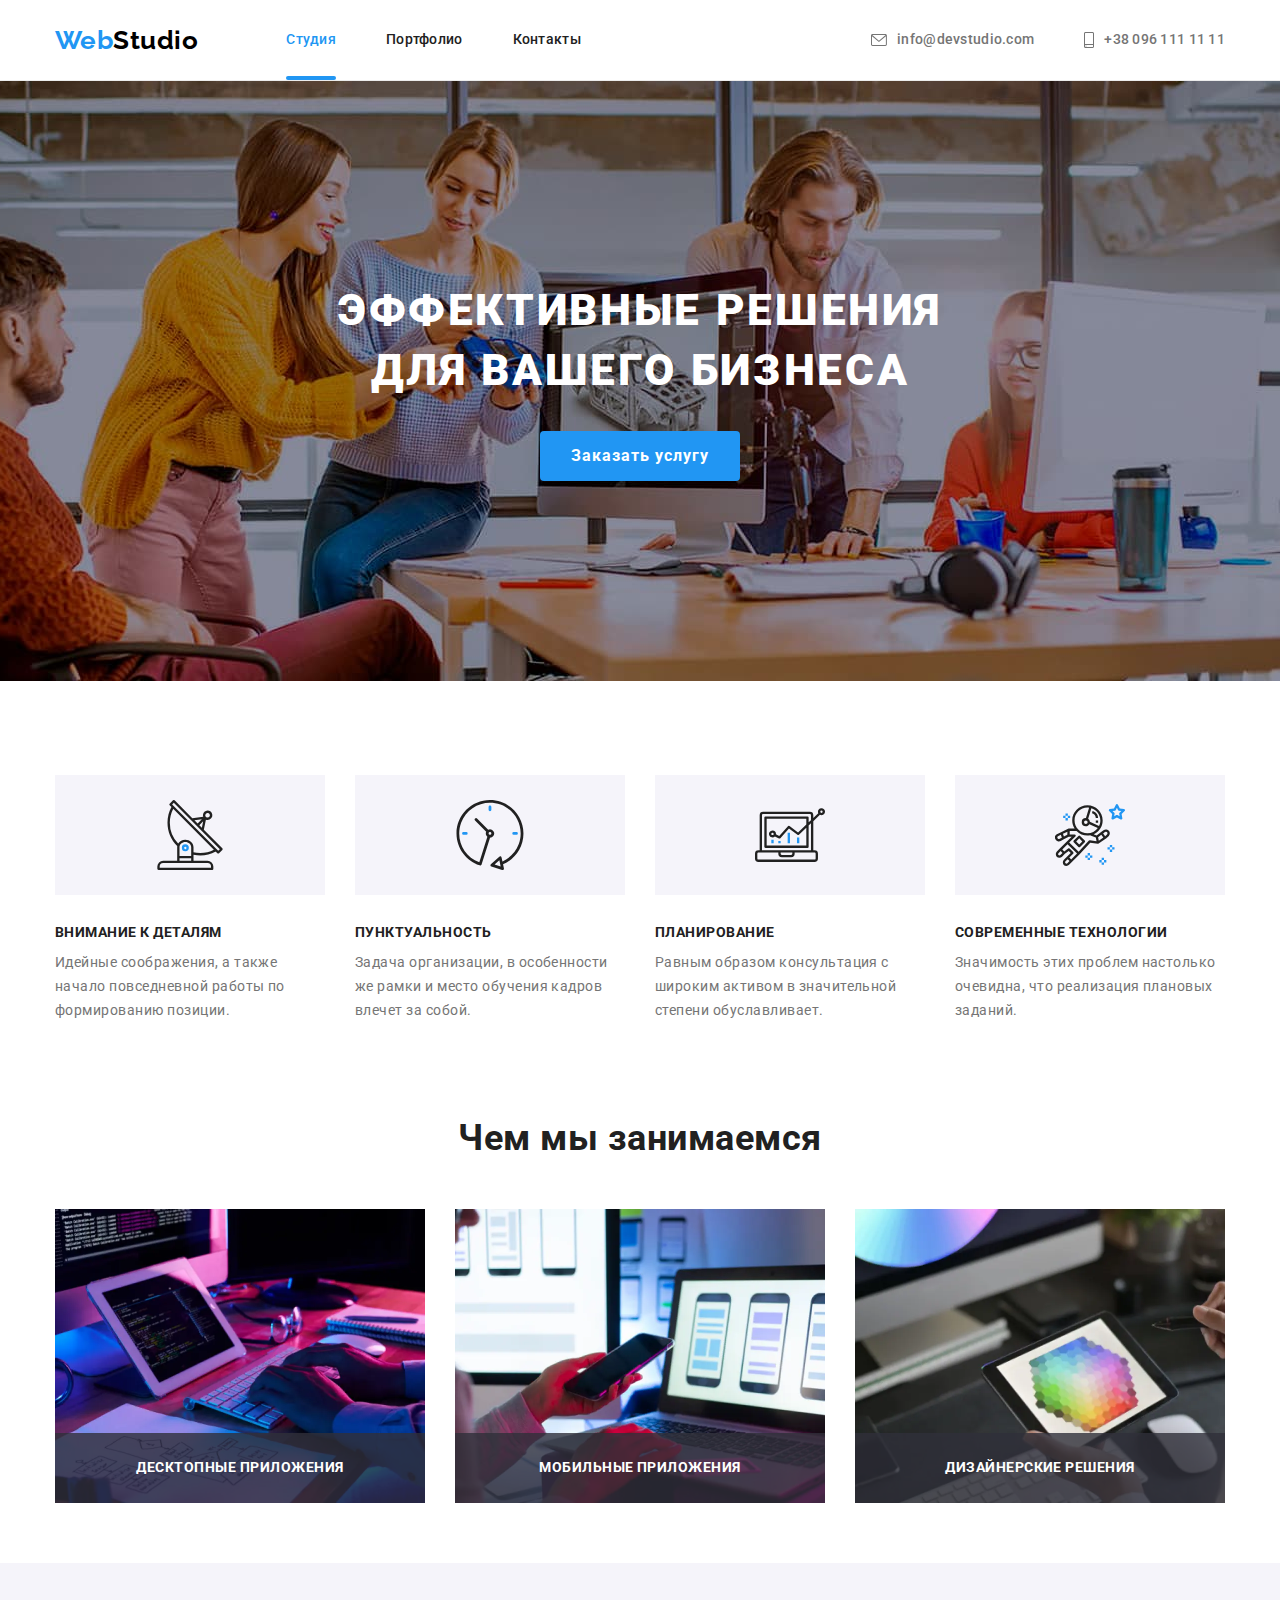
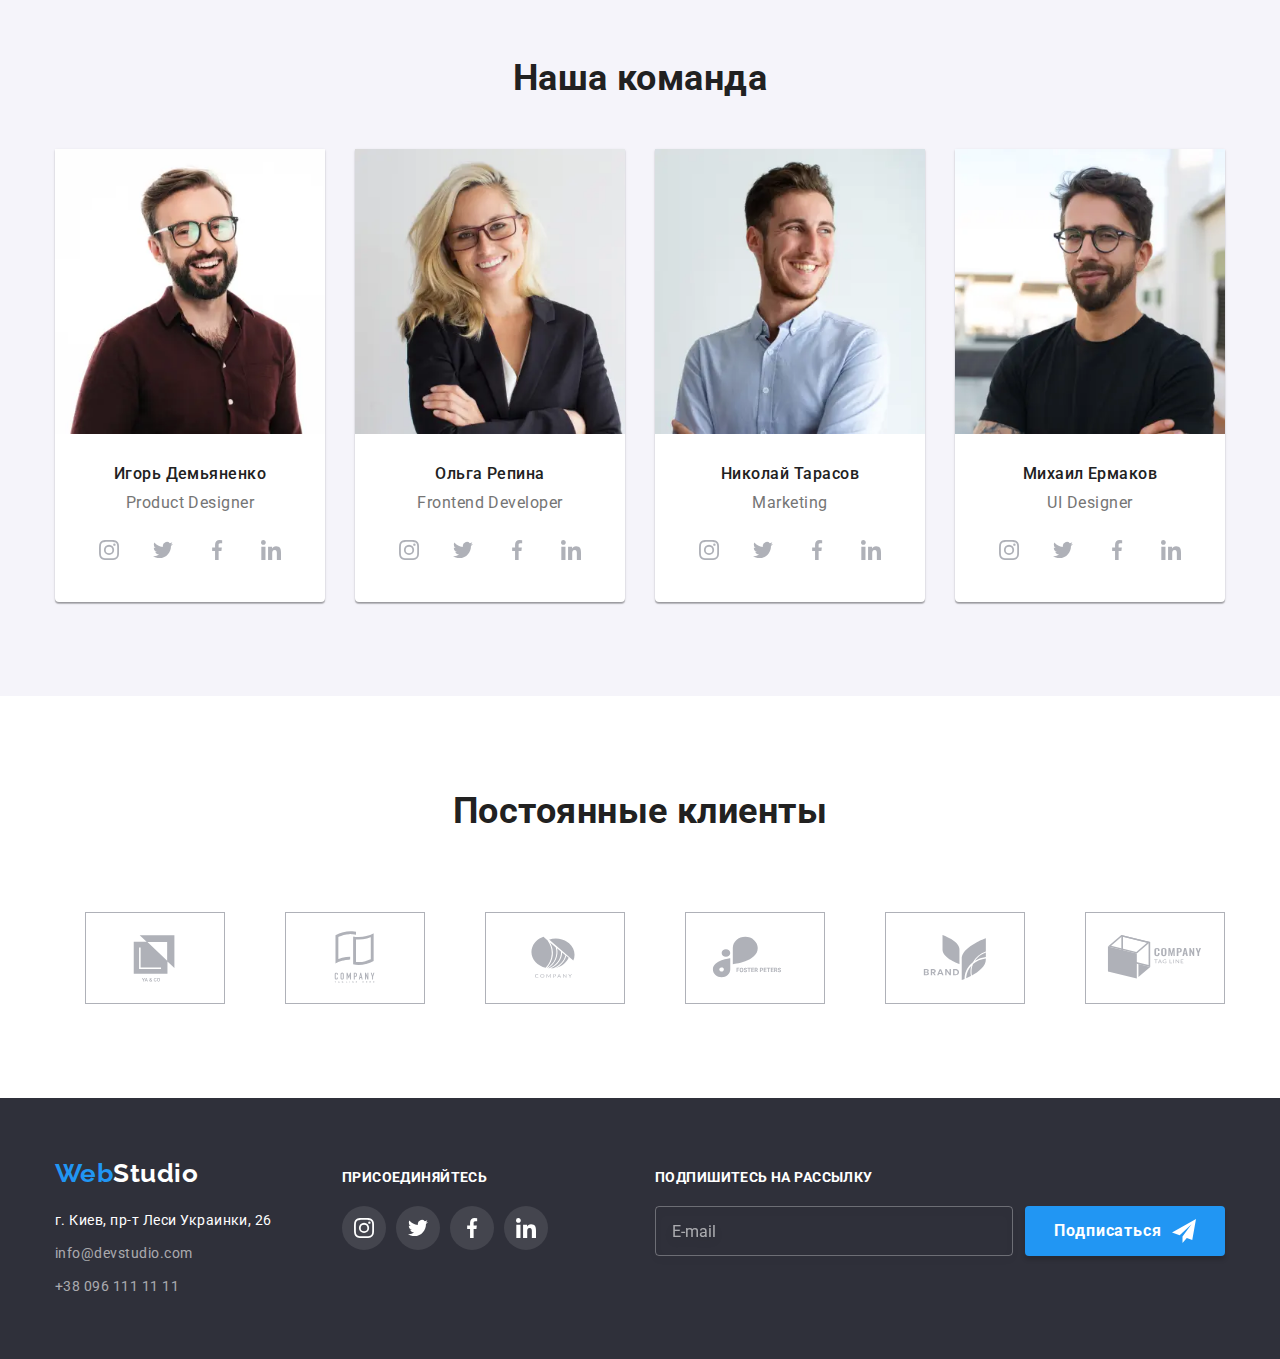
==== commit 77a6889f: "project updated" ====
--- a/index.html
+++ b/index.html
@@ -12,40 +12,67 @@
     <link rel="stylesheet" href="./css/main.min.css">
     <title>Студия</title>
 </head>
-<body class="body">
+<body>
     <!-- Header -->
     <header class="header">
-        <div class="container container--centered">
+        <div class="container">
             <!-- navigation -->
             <nav class="site-nav">
                 <!-- logo -->
                 <a href="./index.html" lang="en" class="logo-link">Web<span class="logo-link__text">Studio</span></a>
-                <!-- navigation list -->
-                <ul class="site-nav__list">
-                    <li class="site-nav__item site-nav__item--current"><a href="./index.html" class="site-nav__link">Студия</a></li>
-                    <li class="site-nav__item"><a href="./portfolio.html" class="site-nav__link">Портфолио</a></li>
-                    <li class="site-nav__item"><a href="#contacts" class="site-nav__link">Контакты</a></li>
-                </ul>
+                <button type="button" class="menu-button" aria-expanded="false" aria-controls="menu-container" data-menu-button>
+                    <svg class="menu-button__icon" width="40" height="40" aria-label="Переключатель мобильного меню">
+                        <use class="menu-button__icon-cross" href="./images/icons.svg#icon-close-menu-button"></use>
+                        <use class="menu-button__icon-menu" href="./images/icons.svg#icon-menu"></use>
+                    </svg>
+                </button>
+                <div class="menu-container" id="menu-container" data-menu>
+                    <!-- navigation list -->
+                    <ul class="site-nav-list">
+                        <li class="site-nav-list__item site-nav-list__item--current"><a href="./index.html" class="site-nav-list__link">Студия</a></li>
+                        <li class="site-nav-list__item"><a href="./portfolio.html" class="site-nav-list__link">Портфолио</a></li>
+                        <li class="site-nav-list__item"><a href="#contacts" class="site-nav-list__link">Контакты</a></li>
+                    </ul>
+                    <!-- contacts list -->
+                    <ul class="contacts-list">
+                        <li class="contacts-list__item">
+                            <a href="mailto:info@devstudio.com" class="contacts-list__link">
+                                <svg class="contacts-list__icon" width="16" height="12">
+                                    <use href="./images/icons.svg#icon-envelope"></use>
+                                </svg>
+                                info@devstudio.com
+                            </a>
+                        </li>
+                        <li class="contacts-list__item contacts-list__item--active">
+                            <a href="tel:+380961111111" class="contacts-list__link">
+                                <svg class="contacts-list__icon" width="10" height="16">
+                                    <use href="./images/icons.svg#icon-smartphone"></use>
+                                </svg>
+                                +38 096 111 11 11
+                            </a>
+                        </li>
+                    </ul>
+                    <!-- social links list -->
+                    <ul class="menu-social-links">
+                        <li class="menu-social-links__item">
+                            <a href="https://www.instagram.com" target="_blank" rel="noreferrer noopener nofollow"
+                                class="menu-social-links__link" lang="en">Instagram</a>
+                        </li>
+                        <li class="menu-social-links__item">
+                            <a href="https://www.instagram.com" target="_blank" rel="noreferrer noopener nofollow"
+                                class="menu-social-links__link" lang="en">Twitter</a>
+                        </li>
+                        <li class="menu-social-links__item">
+                            <a href="https://www.instagram.com" target="_blank" rel="noreferrer noopener nofollow"
+                                class="menu-social-links__link" lang="en">Facebook</a>
+                        </li>
+                        <li class="menu-social-links__item">
+                            <a href="https://www.instagram.com" target="_blank" rel="noreferrer noopener nofollow"
+                                class="menu-social-links__link" lang="en">LinkedIn</a>
+                        </li>
+                    </ul>
+                </div>
             </nav>
-            <!-- contacts list -->
-            <ul class="contacts-list">
-                <li class="contacts-list__item">
-                    <a href="mailto:info@devstudio.com" class="contacts-list__link">
-                        <svg class="contacts-list__icon" width="16" height="12">
-                            <use href="./images/icons.svg#icon-envelope"></use>
-                        </svg>
-                        info@devstudio.com
-                    </a>
-                </li>
-                <li class="contacts-list__item">
-                    <a href="tel:+380961111111" class="contacts-list__link">
-                        <svg class="contacts-list__icon" width="10" height="16">
-                            <use href="./images/icons.svg#icon-smartphone"></use>
-                        </svg>
-                        +38 096 111 11 11
-                    </a>
-                </li>
-            </ul>
         </div>
     </header>
 
@@ -104,20 +131,71 @@
             </div>
         </section>
         <!-- What are we doing -->
-        <section class="section--padding-top-removed">
+        <section class="section--padding-top-removed section--hidden">
             <div class="container">
                 <h2 class="section__title">Чем мы занимаемся</h2>
                 <ul class="doings-list">
                     <li class="doings-list__item">
-                        <img src="./images/box1.jpg" alt="Написание кода на компьютере" width="370" class="doings-list__image">
+                        <picture>
+                            <source
+                                srcset=
+                                    "./images/box1-370.webp 370w,
+                                    ./images/box1-370@2x.webp 740w,
+                                    ./images/box1-370@3x.webp 1110w"
+                                type="image/webp"
+                                sizes="(min-width: 1200px) 30vw, 100vw">
+                            <img
+                                srcset=
+                                    "./images/box1-370.jpg 370w,
+                                    ./images/box1-370@2x.jpg 740w,
+                                    ./images/@3x.jpg 1110w"
+                                src="./images/box1-370.jpg"
+                                alt="Написание кода на компьютере"
+                                class="doings-list__image"
+                                sizes="(min-width: 1200px) 30vw, 100vw">
+                        </picture>
                         <p class="doings-list__description">Десктопные приложения</p>
                     </li>
                     <li class="doings-list__item">
-                        <img src="./images/box2.jpg" alt="Макеты сайтов для телефона" width="370" class="doings-list__image">
+                        <picture>
+                            <source
+                                srcset=
+                                    "./images/box2-370.webp 370w,
+                                    ./images/box2-370@2x.webp 740w,
+                                    ./images/box2-370@3x.webp 1110w"
+                                type="image/webp"
+                                sizes="(min-width: 1200px) 30vw, 100vw">
+                            <img
+                                srcset=
+                                    "./images/box2-370.jpg 370w,
+                                    ./images/box2-370@2x.jpg 740w,
+                                    ./images/box2-370@3x.jpg 1110w"
+                                src="./images/box2-370.jpg"
+                                alt="Макеты сайтов для телефона"
+                                class="doings-list__image"
+                                sizes="(min-width: 1200px) 30vw, 100vw">
+                        </picture>
                         <p class="doings-list__description">Мобильные приложения</p>
                     </li>
                     <li class="doings-list__item">
-                        <img src="./images/box3.jpg" alt="Палитра цветов" width="370" class="doings-list__image">
+                        <picture>
+                            <source
+                                srcset=
+                                    "./images/box3-370.webp 370w,
+                                    ./images/box3-370@2x.webp 740w,
+                                    ./images/box3-370@3x.webp 1110w"
+                                type="image/webp"
+                                sizes="(min-width: 1200px) 30vw, 100vw">
+                            <img
+                                srcset=
+                                    "./images/box3-370.jpg 370w,
+                                    ./images/box3-370@2x.jpg 740w,
+                                    ./images/box3-370@3x.jpg 1110w"
+                                src="./images/box3-370.jpg"
+                                alt="Палитра цветов"
+                                class="doings-list__image"
+                                sizes="(min-width: 1200px) 30vw, 100vw">
+                        </picture>
                         <p class="doings-list__description">Дизайнерские решения</p>
                     </li>
                 </ul>
@@ -129,7 +207,36 @@
                 <h2 class="section__title">Наша команда</h2>
                 <ul class="our-team-list">
                     <li class="our-team-list__item">
-                        <img src="./images/igor.jpg" alt="Игорь Демьяненко" width="270" class="our-team-list__image">
+                        <picture>
+                            <source 
+                                srcset=
+                                    "./images/igor-450.webp 450w,
+                                    ./images/igor-450@2x.webp 900w,
+                                    ./images/igor-450@3x.webp 1350w,
+                                    ./images/igor-354.webp 354w,
+                                    ./images/igor-354@2x.webp 708w,
+                                    ./images/igor-354@3x.webp 1062w,
+                                    ./images/igor-270.webp 270w,
+                                    ./images/igor-270@2x.webp 540w,
+                                    ./images/igor-270@3x.webp 810w"
+                                type="image/webp"
+                                sizes="(min-width: 1200px) 22vw, (min-width: 768px) 46vw, (min-width: 480px) 93vw, 100vw">
+                            <img
+                                srcset="
+                                    ./images/igor-450.jpg 450w,
+                                    ./images/igor-450@2x.jpg 900w,
+                                    ./images/igor-450@3x.jpg 1350w,
+                                    ./images/igor-354.jpg 354w,
+                                    ./images/igor-354@2x.jpg 708w,
+                                    ./images/igor-354@3x.jpg 1062w,
+                                    ./images/igor-270.jpg 270w,
+                                    ./images/igor-270@2x.jpg 540w,
+                                    ./images/igor-270@3x.jpg 810w"
+                                src="./images/igor-450.jpg"
+                                alt="Игорь Демьяненко"
+                                class="our-team-list__image"
+                                sizes="(min-width: 1200px) 22vw, (min-width: 768px) 46vw, (min-width: 480px) 93vw, 100vw">
+                        </picture>
                         <div class="our-team-list__card">
                             <h3 class="our-team-list__title">Игорь Демьяненко</h3>
                             <p lang="en" class="our-team-list__text">Product Designer</p>
@@ -178,7 +285,36 @@
                         </div>
                     </li>
                     <li class="our-team-list__item">
-                        <img src="./images/olha.jpg" alt="Ольга Репина" width="270" class="our-team-list__image">
+                        <picture>
+                            <source
+                                srcset=
+                                    "./images/olha-450.webp 450w,
+                                    ./images/olha-450@2x.webp 900w,
+                                    ./images/olha-450@3x.webp 1350w,
+                                    ./images/olha-354.webp 354w,
+                                    ./images/olha-354@2x.webp 708w,
+                                    ./images/olha-354@3x.webp 1062w,
+                                    ./images/olha-270.webp 270w,
+                                    ./images/olha-270@2x.webp 540w,
+                                    ./images/olha-270@3x.webp 810w"
+                                type="image/webp"
+                                sizes="(min-width: 1200px) 22vw, (min-width: 768px) 46vw, (min-width: 480px) 93vw, 100vw">
+                            <img
+                                srcset=
+                                    "./images/olha-450.jpg 450w,
+                                    ./images/olha-450@2x.jpg 900w,
+                                    ./images/olha-450@3x.jpg 1350w,
+                                    ./images/olha-354.jpg 354w,
+                                    ./images/olha-354@2x.jpg 708w,
+                                    ./images/olha-354@3x.jpg 1062w,
+                                    ./images/olha-270.jpg 270w,
+                                    ./images/olha-270@2x.jpg 540w,
+                                    ./images/olha-270@3x.jpg 810w"
+                                src="./images/olha-450.jpg"
+                                alt="Ольга Репина"
+                                class="our-team-list__image"
+                                sizes="(min-width: 1200px) 22vw, (min-width: 768px) 46vw, (min-width: 480px) 93vw, 100vw">
+                        </picture>
                         <div class="our-team-list__card">
                             <h3 class="our-team-list__title">Ольга Репина</h3>
                             <p lang="en" class="our-team-list__text">Frontend Developer</p>
@@ -223,7 +359,36 @@
                         </div>
                     </li>
                     <li class="our-team-list__item">
-                        <img src="./images/nikolai.jpg" alt="Николай Тарасов" width="270" class="our-team-list__image">
+                        <picture>
+                            <source
+                                srcset=
+                                    "./images/nikolai-450.webp 450w,
+                                    ./images/nikolai-450@2x.webp 900w,
+                                    ./images/nikolai-450@3x.webp 1350w,
+                                    ./images/nikolai-354.webp 354w,
+                                    ./images/nikolai-354@2x.webp 708w,
+                                    ./images/nikolai-354@3x.webp 1062w,
+                                    ./images/nikolai-270.webp 270w,
+                                    ./images/nikolai-270@2x.webp 540w,
+                                    ./images/nikolai-270@3x.webp 810w"
+                                type="image/webp"
+                                sizes="(min-width: 1200px) 22vw, (min-width: 768px) 46vw, (min-width: 480px) 93vw, 100vw">
+                            <img
+                                srcset=
+                                    "./images/nikolai-450.jpg 450w,
+                                    ./images/nikolai-450@2x.jpg 900w,
+                                    ./images/nikolai-450@3x.jpg 1350w,
+                                    ./images/nikolai-354.jpg 354w,
+                                    ./images/nikolai-354@2x.jpg 708w,
+                                    ./images/nikolai-354@3x.jpg 1062w,
+                                    ./images/nikolai-270.jpg 270w,
+                                    ./images/nikolai-270@2x.jpg 540w,
+                                    ./images/nikolai-270@3x.jpg 810w"
+                                src="./images/nikolai-450.jpg"
+                                alt="Николай Тарасов"
+                                class="our-team-list__image"
+                                sizes="(min-width: 1200px) 22vw, (min-width: 768px) 46vw, (min-width: 480px) 93vw, 100vw">
+                        </picture>
                         <div class="our-team-list__card">
                             <h3 class="our-team-list__title">Николай Тарасов</h3>
                             <p lang="en" class="our-team-list__text">Marketing</p>
@@ -268,7 +433,36 @@
                         </div>
                     </li>
                     <li class="our-team-list__item">
-                        <img src="./images/michael.jpg" alt="Михаил Ермаков" width="270" class="our-team-list__image">
+                        <picture>
+                            <source
+                                srcset=
+                                    "./images/michael-450.webp 450w,
+                                    ./images/michael-450@2x.webp 900w,
+                                    ./images/michael-450@3x.webp 1350w,
+                                    ./images/michael-354.webp 354w,
+                                    ./images/michael-354@2x.webp 708w,
+                                    ./images/michael-354@3x.webp 1062w,
+                                    ./images/michael-270.webp 270w,
+                                    ./images/michael-270@2x.webp 540w,
+                                    ./images/michael-270@3x.webp 810w"
+                                type="image/webp"
+                                sizes="(min-width: 1200px) 22vw, (min-width: 768px) 46vw, (min-width: 480px) 93vw, 100vw">
+                            <img
+                                srcset=
+                                    "./images/michael-450.jpg 450w,
+                                    ./images/michael-450@2x.jpg 900w,
+                                    ./images/michael-450@3x.jpg 1350w,
+                                    ./images/michael-354.jpg 354w,
+                                    ./images/michael-354@2x.jpg 708w,
+                                    ./images/michael-354@3x.jpg 1062w,
+                                    ./images/michael-270.jpg 270w,
+                                    ./images/michael-270@2x.jpg 540w,
+                                    ./images/michael-270@3x.jpg 810w"
+                                src="./images/michael-450.jpg"
+                                alt="Михаил Ермаков"
+                                class="our-team-list__image"
+                                sizes="(min-width: 1200px) 22vw, (min-width: 768px) 46vw, (min-width: 480px) 93vw, 100vw">
+                        </picture>
                         <div class="our-team-list__card">
                             <h3 class="our-team-list__title">Михаил Ермаков</h3>
                             <p lang="en" class="our-team-list__text">UI Designer</p>
@@ -377,61 +571,66 @@
     <!-- Footer -->
     <footer class="footer">
         <div class="container footer__container">
-            <div class="address">
-                <!-- logo -->
-                <a href="./index.html" lang="en" class="logo-link">Web<span class="logo-link__text--footer">Studio</span></a>
-                <!-- contacts -->
-                <address id="contacts" class="address__contacts">
-                    <ul class="address__list">
-                        <li class="address__item"><a href="https://goo.gl/maps/YFTjMEW9eGdTmHT36" target="_blank"
-                                rel="noreferrer noopener nofollow" class="address__link">г. Киев, пр-т Леси Украинки, 26</a></li>
-                        <li class="address__item"><a href="mailto:info@devstudio.com" class="address__link address__link--transparency">info@devstudio.com</a>
-                        </li>
-                        <li class="address__item"><a href="tel:+380961111111" class="address__link address__link--transparency">+38 096 111 11 11</a></li>
+            <div class="footer__box">
+                <div class="address">
+                    <!-- logo -->
+                    <a href="./index.html" lang="en" class="logo-link logo-link--footer">Web<span
+                            class="logo-link__text--footer">Studio</span></a>
+                    <!-- contacts -->
+                    <address id="contacts" class="address__contacts">
+                        <ul class="address__list">
+                            <li class="address__item"><a href="https://goo.gl/maps/YFTjMEW9eGdTmHT36" target="_blank"
+                                    rel="noreferrer noopener nofollow" class="address__link">г. Киев, пр-т Леси Украинки, 26</a></li>
+                            <li class="address__item"><a href="mailto:info@devstudio.com"
+                                    class="address__link address__link--transparency">info@devstudio.com</a>
+                            </li>
+                            <li class="address__item"><a href="tel:+380961111111" class="address__link address__link--transparency">+38
+                                    096 111 11 11</a></li>
+                        </ul>
+                    </address>
+                </div>
+                <!-- Social links -->
+                <div class="join-links">
+                    <p class="join-links__text">присоединяйтесь</p>
+                    <ul class="social-links">
+                        <li class="social-links__item">
+                            <a href="https://www.instagram.com" target="_blank" rel="noreferrer noopener nofollow"
+                                aria-label="Инстаграм" class="social-links__link social-links__link--footer">
+                                <svg class="social-links__icon" width="20" height="20">
+                                    <use href="./images/icons.svg#icon-instagram"></use>
+                                </svg>
+                                <span class="social-links__descr social-linls__descr--visually-hidden">Инстаграм</span>
+                            </a>
+                        </li>
+                        <li class="social-links__item">
+                            <a href="https://twitter.com" target="_blank" rel="noreferrer noopener nofollow" aria-label="Твиттер"
+                                class="social-links__link social-links__link--footer">
+                                <svg class="social-links__icon" width="20" height="20">
+                                    <use href="./images/icons.svg#icon-twitter"></use>
+                                </svg>
+                                <span class="social-links__descr social-linls__descr--visually-hidden">Твиттер</span>
+                            </a>
+                        </li>
+                        <li class="social-links__item">
+                            <a href="https://uk-ua.facebook.com" target="_blank" rel="noreferrer noopener nofollow" aria-label="Фейсбук"
+                                class="social-links__link social-links__link--footer">
+                                <svg class="social-links__icon" width="20" height="20">
+                                    <use href="./images/icons.svg#icon-facebook"></use>
+                                </svg>
+                                <span class="social-links__descr social-linls__descr--visually-hidden">Фейсбук</span>
+                            </a>
+                        </li>
+                        <li class="social-links__item">
+                            <a href="https://ua.linkedin.com/" target="_blank" rel="noreferrer noopener nofollow" aria-label="Линкедин"
+                                class="social-links__link social-links__link--footer">
+                                <svg class="social-links__icon" width="20" height="20">
+                                    <use href="./images/icons.svg#icon-linkedin"></use>
+                                </svg>
+                                <span class="social-links__descr social-linls__descr--visually-hidden">Линкедин</span>
+                            </a>
+                        </li>
                     </ul>
-                </address>
-            </div>
-            <!-- Social links -->
-            <div class="join-links">
-                <p class="join-links__text">присоединяйтесь</p>
-                <ul class="social-links">
-                    <li class="social-links__item">
-                        <a href="https://www.instagram.com" target="_blank" rel="noreferrer noopener nofollow" aria-label="Инстаграм"
-                            class="social-links__link social-links__link--footer">
-                            <svg class="social-links__icon" width="20" height="20">
-                                <use href="./images/icons.svg#icon-instagram"></use>
-                            </svg>
-                            <span class="social-links__descr social-linls__descr--visually-hidden">Инстаграм</span>
-                        </a>
-                    </li>
-                    <li class="social-links__item">
-                        <a href="https://twitter.com" target="_blank" rel="noreferrer noopener nofollow" aria-label="Твиттер"
-                            class="social-links__link social-links__link--footer">
-                            <svg class="social-links__icon" width="20" height="20">
-                                <use href="./images/icons.svg#icon-twitter"></use>
-                            </svg>
-                            <span class="social-links__descr social-linls__descr--visually-hidden">Твиттер</span>
-                        </a>
-                    </li>
-                    <li class="social-links__item">
-                        <a href="https://uk-ua.facebook.com" target="_blank" rel="noreferrer noopener nofollow" aria-label="Фейсбук"
-                            class="social-links__link social-links__link--footer">
-                            <svg class="social-links__icon" width="20" height="20">
-                                <use href="./images/icons.svg#icon-facebook"></use>
-                            </svg>
-                            <span class="social-links__descr social-linls__descr--visually-hidden">Фейсбук</span>
-                        </a>
-                    </li>
-                    <li class="social-links__item">
-                        <a href="https://ua.linkedin.com/" target="_blank" rel="noreferrer noopener nofollow" aria-label="Линкедин"
-                            class="social-links__link social-links__link--footer">
-                            <svg class="social-links__icon" width="20" height="20">
-                                <use href="./images/icons.svg#icon-linkedin"></use>
-                            </svg>
-                            <span class="social-links__descr social-linls__descr--visually-hidden">Линкедин</span>
-                        </a>
-                    </li>
-                </ul>
+                </div>
             </div>
             <!-- Mailing list -->
             <form class="mailing-form">
@@ -518,5 +717,6 @@
     </div>
 
     <script src="./js/modal.js"></script>
+    <script src="./js/mobile-menu.js"></script>
 </body>
 </html>
--- a/css/main.min.css
+++ b/css/main.min.css
@@ -1 +1 @@
-.container{margin-left:auto;margin-right:auto;padding:0 15px;width:1200px}.portfolio-set,.buttons-list,.address__list,.regular-costumers-list,.social-links,.our-team-list,.doings-list,.peculiarities-list,.contacts-list,.site-nav__list{list-style:none}.portfolio-card__title,.our-team-list__title,.peculiarities-list__title,.section__title{color:#212121}.section__title{margin-bottom:50px;font-weight:700;font-size:36px;line-height:1.17;text-align:center}.address__link,.contacts-list__link,.logo-link,.site-nav__link{text-decoration:none;color:inherit;-webkit-transition:color 250ms cubic-bezier(0.4, 0, 0.2, 1);transition:color 250ms cubic-bezier(0.4, 0, 0.2, 1)}.address__link:hover,.contacts-list__link:hover,.logo-link:hover,.site-nav__link:hover,.address__link:focus,.contacts-list__link:focus,.logo-link:focus,.site-nav__link:focus{color:#2196f3}.user-form-policy__checkbox,.regular-costumers-list__descr--visually-hidden,.social-linls__descr--visually-hidden,.section__title--visually-hidden{position:absolute;width:1px;height:1px;margin:-1px;border:0;padding:0;white-space:nowrap;-webkit-clip-path:inset(100%);clip-path:inset(100%);clip:rect(0 0 0 0);overflow:hidden}.portfolio-card__image,.our-team-list__image,.doings-list__image{display:block;max-width:100%}.contacts-list__item,.site-nav__item{margin-right:50px;font-weight:500;font-size:14px;line-height:1.14;letter-spacing:.02em}.mailing-form__label,.join-links__text{display:block;margin-bottom:20px;font-weight:700;font-size:14px;line-height:1.14;letter-spacing:.03em;text-transform:uppercase;color:#fff}html{scroll-behavior:smooth}body{background-color:#fff;color:#757575;font-family:"Roboto",sans-serif;letter-spacing:.03em}h1,h2,h3,h4,h5,h6{margin:0}ul{padding:0;margin:0}p{margin:0}.button{width:200px;padding:10px 0;-webkit-box-shadow:0px 4px 4px rgba(0,0,0,.15);box-shadow:0px 4px 4px rgba(0,0,0,.15);border-radius:4px;border:none;font-weight:700;font-size:16px;line-height:1.88;letter-spacing:.06em;text-align:center;color:#fff;background-color:#2196f3;cursor:pointer;-webkit-transition:background-color 250ms cubic-bezier(0.4, 0, 0.2, 1);transition:background-color 250ms cubic-bezier(0.4, 0, 0.2, 1)}.button:hover,.button:focus{background-color:#188ce8}.button--centered{display:-webkit-box;display:-ms-flexbox;display:flex;-webkit-box-align:center;-ms-flex-align:center;align-items:center;-webkit-box-pack:center;-ms-flex-pack:center;justify-content:center;margin:0 auto}.button__icon{fill:currentColor;margin-left:10px}.section{padding-top:94px;padding-bottom:94px}.section--padding-top-removed{padding-top:0;padding-bottom:94px}.section--accent{background-color:#f5f4fa}.header{border-bottom:1px solid #ececec}.container--centered{display:-webkit-box;display:-ms-flexbox;display:flex;-webkit-box-align:center;-ms-flex-align:center;align-items:center;-webkit-box-pack:center;-ms-flex-pack:center;justify-content:center}.site-nav{display:-webkit-box;display:-ms-flexbox;display:flex;-webkit-box-align:center;-ms-flex-align:center;align-items:center;-webkit-box-pack:center;-ms-flex-pack:center;justify-content:center}.site-nav__list{display:-webkit-box;display:-ms-flexbox;display:flex;margin-left:93px}.site-nav__item{color:#212121}.site-nav__item:last-child{margin-right:0}.site-nav__item--current{color:#2196f3}.site-nav__link{padding:32px 0;position:relative}.site-nav__item--current .site-nav__link::after{content:"";position:absolute;left:0;bottom:0;display:block;width:100%;height:4px;background-color:#2196f3;border-radius:2px}.logo-link{color:#2196f3;font-family:"Raleway",sans-serif;font-weight:700;font-size:26px;line-height:1.19}.logo-link__text{color:#000}.logo-link__text--footer{display:inline-block;margin-bottom:20px;color:#fff}.contacts-list{display:-webkit-box;display:-ms-flexbox;display:flex;margin-left:auto}.contacts-list__item:last-child{margin-right:0}.contacts-list__link{display:-webkit-box;display:-ms-flexbox;display:flex;-webkit-box-align:center;-ms-flex-align:center;align-items:center;-webkit-box-pack:center;-ms-flex-pack:center;justify-content:center;padding:32px 0}.contacts-list__icon{margin-right:10px;fill:currentColor}.hero{padding:200px 0;max-width:1600px;height:600px;margin-left:auto;margin-right:auto;text-align:center;background-color:#2f303a;background-image:-webkit-gradient(linear, left top, right top, from(rgba(47, 48, 58, 0.4)), to(rgba(47, 48, 58, 0.4))),url(../images/hero.jpg);background-image:linear-gradient(to right, rgba(47, 48, 58, 0.4), rgba(47, 48, 58, 0.4)),url(../images/hero.jpg);background-size:cover;background-repeat:no-repeat;background-position:center}.hero__title{-webkit-box-sizing:content-box;box-sizing:content-box;width:696px;margin:0 auto 30px;font-weight:900;font-size:44px;line-height:1.36;letter-spacing:.06em;text-transform:uppercase;color:#fff}.peculiarities-list{display:-webkit-box;display:-ms-flexbox;display:flex;-webkit-box-align:center;-ms-flex-align:center;align-items:center;-webkit-box-pack:center;-ms-flex-pack:center;justify-content:center}.peculiarities-list__item{-ms-flex-preferred-size:calc((100% - 90px)/4);flex-basis:calc((100% - 90px)/4)}.peculiarities-list__item:not(:last-child){margin-right:30px}.peculiarities-list__icon{display:-webkit-box;display:-ms-flexbox;display:flex;-webkit-box-align:center;-ms-flex-align:center;align-items:center;-webkit-box-pack:center;-ms-flex-pack:center;justify-content:center;margin-bottom:30px;width:270px;height:120px;background-color:#f5f4fa}.peculiarities-list__title{margin-bottom:10px;font-weight:700;font-size:14px;line-height:1.14;text-transform:uppercase}.peculiarities-list__text{font-size:14px;line-height:1.71}.doings-list{display:-webkit-box;display:-ms-flexbox;display:flex;-webkit-box-align:center;-ms-flex-align:center;align-items:center;-webkit-box-pack:center;-ms-flex-pack:center;justify-content:center}.doings-list__item{position:relative}.doings-list__item:not(:last-child){margin-right:30px}.doings-list__description{position:absolute;left:0;bottom:0;display:-webkit-box;display:-ms-flexbox;display:flex;-webkit-box-align:center;-ms-flex-align:center;align-items:center;-webkit-box-pack:center;-ms-flex-pack:center;justify-content:center;height:70px;width:100%;font-weight:700;font-size:14px;line-height:1.14;text-transform:uppercase;color:#fff;background-color:rgba(47,48,58,.8)}.our-team-list{display:-webkit-box;display:-ms-flexbox;display:flex;-webkit-box-align:center;-ms-flex-align:center;align-items:center;-webkit-box-pack:center;-ms-flex-pack:center;justify-content:center}.our-team-list__item{-webkit-box-shadow:0px 1px 3px rgba(0,0,0,.12),0px 1px 1px rgba(0,0,0,.14),0px 2px 1px rgba(0,0,0,.2);box-shadow:0px 1px 3px rgba(0,0,0,.12),0px 1px 1px rgba(0,0,0,.14),0px 2px 1px rgba(0,0,0,.2);border-radius:0px 0px 4px 4px;background-color:#fff;-ms-flex-preferred-size:calc((100% - 90px)/4);flex-basis:calc((100% - 90px)/4)}.our-team-list__item:not(:last-child){margin-right:30px}.our-team-list__card{padding:30px 32px}.our-team-list__text,.our-team-list__title{font-size:16px;line-height:1.19;text-align:center}.our-team-list__title{margin-bottom:10px;font-weight:500}.our-team-list__text{margin-bottom:16px}.social-links{display:-webkit-box;display:-ms-flexbox;display:flex;-webkit-box-align:center;-ms-flex-align:center;align-items:center;-webkit-box-pack:center;-ms-flex-pack:center;justify-content:center}.social-links__item{width:44px;height:44px}.social-links__item:not(:last-child){margin-right:10px}.social-links__link{display:-webkit-box;display:-ms-flexbox;display:flex;-webkit-box-align:center;-ms-flex-align:center;align-items:center;-webkit-box-pack:center;-ms-flex-pack:center;justify-content:center;padding:12px;width:100%;height:100%;border:none;border-radius:50%;color:#afb1b8;-webkit-transition:color 250ms cubic-bezier(0.4, 0, 0.2, 1),background-color 250ms cubic-bezier(0.4, 0, 0.2, 1);transition:color 250ms cubic-bezier(0.4, 0, 0.2, 1),background-color 250ms cubic-bezier(0.4, 0, 0.2, 1)}.social-links__link:hover,.social-links__link:focus{color:#fff;background-color:#2196f3}.social-links__link--footer{color:#fff;background-color:rgba(255,255,255,.1);border-radius:50%}.social-links__icon{fill:currentColor}.regular-costumers-list{display:-webkit-box;display:-ms-flexbox;display:flex;-webkit-box-align:center;-ms-flex-align:center;align-items:center;-webkit-box-pack:center;-ms-flex-pack:center;justify-content:center}.regular-costumers-list__item{width:170px;height:92px}.regular-costumers-list__item:not(:last-child){margin-right:30px}.regular-costumers-list__link{display:-webkit-inline-box;display:-ms-inline-flexbox;display:inline-flex;-webkit-box-align:center;-ms-flex-align:center;align-items:center;-webkit-box-pack:center;-ms-flex-pack:center;justify-content:center;width:100%;height:100%;border-width:1px;border-style:solid;color:#afb1b8;-webkit-transition:color 250ms cubic-bezier(0.4, 0, 0.2, 1),border-color 250ms cubic-bezier(0.4, 0, 0.2, 1);transition:color 250ms cubic-bezier(0.4, 0, 0.2, 1),border-color 250ms cubic-bezier(0.4, 0, 0.2, 1)}.regular-costumers-list__link:hover,.regular-costumers-list__link:focus{color:#2196f3;border-color:#2196f3}.regular-costumers-list__icon{fill:currentColor}.footer{padding-top:60px;padding-bottom:60px;background-color:#2f303a}.footer__container{display:-webkit-box;display:-ms-flexbox;display:flex;-webkit-box-align:baseline;-ms-flex-align:baseline;align-items:baseline}.address{margin-right:70px}.address__contacts{font-style:normal}.address__item:not(:last-child){margin-bottom:9px}.address__link{font-size:14px;line-height:1.71;color:#fff}.address__link--transparency{color:rgba(255,255,255,.6)}.mailing-form{margin-left:auto}.mailing-form__send-block{display:-webkit-box;display:-ms-flexbox;display:flex;-webkit-box-orient:horizontal;-webkit-box-direction:normal;-ms-flex-direction:row;flex-direction:row}.mailing-form__input{padding:0 0 0 16px;margin-right:12px;width:358px;height:50px;color:#fff;font-weight:400;font-size:16px;line-height:1.25;border-width:1px;border-style:solid;border-color:rgba(255,255,255,.3);border-radius:4px;-webkit-filter:drop-shadow(0px 4px 4px rgba(0, 0, 0, 0.15));filter:drop-shadow(0px 4px 4px rgba(0, 0, 0, 0.15));background-color:rgba(0,0,0,0)}.mailing-form__input:focus{outline:1px solid #fff}.mailing-form__input::-webkit-input-placeholder{color:rgba(255,255,255,.6)}.mailing-form__input::-moz-placeholder{color:rgba(255,255,255,.6)}.mailing-form__input:-ms-input-placeholder{color:rgba(255,255,255,.6)}.mailing-form__input::-ms-input-placeholder{color:rgba(255,255,255,.6)}.mailing-form__input::placeholder{color:rgba(255,255,255,.6)}.backdrop{position:fixed;top:0;left:0;width:100%;height:100%;background-color:rgba(0,0,0,.1);opacity:1;visibility:visible;-webkit-transition:opacity 250ms cubic-bezier(0.4, 0, 0.2, 1),visibility 250ms cubic-bezier(0.4, 0, 0.2, 1);transition:opacity 250ms cubic-bezier(0.4, 0, 0.2, 1),visibility 250ms cubic-bezier(0.4, 0, 0.2, 1)}.backdrop--is-hidden{visibility:hidden;opacity:0;pointer-events:none}.modal{position:absolute;top:50%;left:50%;padding:40px;border-radius:4px;background-color:#fff;-webkit-box-shadow:0px 1px 3px rgba(0,0,0,.12),0px 1px 1px rgba(0,0,0,.14),0px 2px 1px rgba(0,0,0,.2);box-shadow:0px 1px 3px rgba(0,0,0,.12),0px 1px 1px rgba(0,0,0,.14),0px 2px 1px rgba(0,0,0,.2);-webkit-transform:translate(-50%, -50%) scale(1);transform:translate(-50%, -50%) scale(1);-webkit-transition:-webkit-transform 250ms cubic-bezier(0.4, 0, 0.2, 1);transition:-webkit-transform 250ms cubic-bezier(0.4, 0, 0.2, 1);transition:transform 250ms cubic-bezier(0.4, 0, 0.2, 1);transition:transform 250ms cubic-bezier(0.4, 0, 0.2, 1), -webkit-transform 250ms cubic-bezier(0.4, 0, 0.2, 1)}.backdrop--is-hidden .modal{-webkit-transform:translate(-50%, -50%) scale(0.5);transform:translate(-50%, -50%) scale(0.5)}.modal-close-button{position:absolute;right:8px;top:8px;width:30px;height:30px;border:1px solid rgba(0,0,0,.1);border-radius:50%;background-color:inherit;cursor:pointer;-webkit-transition:color 250ms cubic-bezier(0.4, 0, 0.2, 1);transition:color 250ms cubic-bezier(0.4, 0, 0.2, 1)}.modal-close-button:hover,.modal-close-button:focus{color:#2196f3}.modal-close-button__icon{display:-webkit-box;display:-ms-flexbox;display:flex;-webkit-box-align:center;-ms-flex-align:center;align-items:center;-webkit-box-pack:center;-ms-flex-pack:center;justify-content:center;fill:currentColor}.user-form{width:448px}.user-form__title{margin-bottom:12px;font-weight:700;font-size:20px;line-height:1.15;text-align:center;color:#212121}.user-form__field{display:-webkit-box;display:-ms-flexbox;display:flex;-webkit-box-orient:vertical;-webkit-box-direction:normal;-ms-flex-direction:column;flex-direction:column}.user-form__field:not(:last-child){margin-bottom:10px}.user-form__field--comment{margin-bottom:20px}.user-form__label{margin-bottom:4px;font-weight:400;font-size:12px;line-height:1.17;letter-spacing:.01em}.user-form__input-box{position:relative;color:#212121;-webkit-transition:color 250ms cubic-bezier(0.4, 0, 0.2, 1);transition:color 250ms cubic-bezier(0.4, 0, 0.2, 1)}.user-form__input-box:hover,.user-form__label:hover+.user-form__input-box{color:#2196f3}.user-form__comment,.user-form__input{display:block;width:100%;padding:12px;padding-left:42px;color:#212121;border:1px solid rgba(33,33,33,.2);border-radius:4px;cursor:pointer;-webkit-transition:border-color 250ms cubic-bezier(0.4, 0, 0.2, 1),outline 250ms cubic-bezier(0.4, 0, 0.2, 1);transition:border-color 250ms cubic-bezier(0.4, 0, 0.2, 1),outline 250ms cubic-bezier(0.4, 0, 0.2, 1)}.user-form__comment:hover,.user-form__input:hover,.user-form__comment:focus,.user-form__input:focus{border-color:#2196f3;outline:1px solid #2196f3}.user-form__icon{position:absolute;top:50%;left:12px;display:inline-block;fill:currentColor;-webkit-transform:translateY(-50%);transform:translateY(-50%);-webkit-transition:color 250ms cubic-bezier(0.4, 0, 0.2, 1);transition:color 250ms cubic-bezier(0.4, 0, 0.2, 1)}.user-form__input:hover+.user-form__icon,.user-form__input:focus+.user-form__icon{color:#2196f3}.user-form__comment{padding:12px 16px;resize:none;font-weight:400;font-size:14px;line-height:1.14;letter-spacing:.01em}.user-form__comment::-webkit-input-placeholder{color:rgba(117,117,117,.5)}.user-form__comment::-moz-placeholder{color:rgba(117,117,117,.5)}.user-form__comment:-ms-input-placeholder{color:rgba(117,117,117,.5)}.user-form__comment::-ms-input-placeholder{color:rgba(117,117,117,.5)}.user-form__comment::placeholder{color:rgba(117,117,117,.5)}.user-form-policy{display:-webkit-box;display:-ms-flexbox;display:flex;-webkit-box-align:center;-ms-flex-align:center;align-items:center;-webkit-box-pack:center;-ms-flex-pack:center;justify-content:center;margin-bottom:30px;font-weight:400;font-size:14px;line-height:1.71}.user-form-policy__icon-box{position:relative;margin-right:7px;width:16px;height:15px;border:2px solid #212121;border-radius:4px;-webkit-transition:background-color 250ms cubic-bezier(0.4, 0, 0.2, 1),border-color 250ms cubic-bezier(0.4, 0, 0.2, 1);transition:background-color 250ms cubic-bezier(0.4, 0, 0.2, 1),border-color 250ms cubic-bezier(0.4, 0, 0.2, 1)}.user-form-policy__checkbox:checked+.user-form-policy__icon-box{background-color:#2196f3;border-color:#2196f3}.user-form-policy__icon{position:absolute;top:50%;left:50%;-webkit-transform:translate(-50%, -50%);transform:translate(-50%, -50%)}.user-form-policy__link{color:#2196f3}.buttons-list{display:-webkit-box;display:-ms-flexbox;display:flex;-webkit-box-align:center;-ms-flex-align:center;align-items:center;-webkit-box-pack:center;-ms-flex-pack:center;justify-content:center;margin-bottom:50px}.buttons-list__item:not(:last-child){margin-right:8px}.buttons-list__button{padding:6px 22px;border-radius:4px;border:none;font-weight:500;font-size:16px;line-height:1.62;color:#212121;background:#f5f4fa;cursor:pointer;-webkit-transition:color 250ms cubic-bezier(0.4, 0, 0.2, 1),background-color 250ms cubic-bezier(0.4, 0, 0.2, 1),-webkit-box-shadow 250ms cubic-bezier(0.4, 0, 0.2, 1);transition:color 250ms cubic-bezier(0.4, 0, 0.2, 1),background-color 250ms cubic-bezier(0.4, 0, 0.2, 1),-webkit-box-shadow 250ms cubic-bezier(0.4, 0, 0.2, 1);transition:color 250ms cubic-bezier(0.4, 0, 0.2, 1),background-color 250ms cubic-bezier(0.4, 0, 0.2, 1),box-shadow 250ms cubic-bezier(0.4, 0, 0.2, 1);transition:color 250ms cubic-bezier(0.4, 0, 0.2, 1),background-color 250ms cubic-bezier(0.4, 0, 0.2, 1),box-shadow 250ms cubic-bezier(0.4, 0, 0.2, 1),-webkit-box-shadow 250ms cubic-bezier(0.4, 0, 0.2, 1)}.buttons-list__button:hover,.buttons-list__button:focus{color:#fff;background-color:#2196f3;-webkit-box-shadow:0px 3px 1px rgba(0,0,0,.1),0px 1px 2px rgba(0,0,0,.08),0px 2px 2px rgba(0,0,0,.12);box-shadow:0px 3px 1px rgba(0,0,0,.1),0px 1px 2px rgba(0,0,0,.08),0px 2px 2px rgba(0,0,0,.12)}.portfolio-set{display:-webkit-box;display:-ms-flexbox;display:flex;-ms-flex-wrap:wrap;flex-wrap:wrap;margin-left:-30px;margin-top:-30px}.portfolio-card{-ms-flex-preferred-size:370px;flex-basis:370px;margin-left:30px;margin-top:30px}.portfolio-card__link{text-decoration:none;color:inherit;-webkit-transition:-webkit-box-shadow 250ms cubic-bezier(0.4, 0, 0.2, 1);transition:-webkit-box-shadow 250ms cubic-bezier(0.4, 0, 0.2, 1);transition:box-shadow 250ms cubic-bezier(0.4, 0, 0.2, 1);transition:box-shadow 250ms cubic-bezier(0.4, 0, 0.2, 1), -webkit-box-shadow 250ms cubic-bezier(0.4, 0, 0.2, 1)}.portfolio-card__link:hover,.portfolio-card__link:focus{display:block;-webkit-box-shadow:0px 1px 1px rgba(0,0,0,.12),0px 4px 4px rgba(0,0,0,.06),1px 4px 6px rgba(0,0,0,.16);box-shadow:0px 1px 1px rgba(0,0,0,.12),0px 4px 4px rgba(0,0,0,.06),1px 4px 6px rgba(0,0,0,.16)}.portfolio-card__image-box{position:relative;overflow:hidden}.portfolio-card__description{display:-webkit-box;display:-ms-flexbox;display:flex;-webkit-box-align:center;-ms-flex-align:center;align-items:center;-webkit-box-pack:center;-ms-flex-pack:center;justify-content:center;position:absolute;left:0;top:0;width:100%;height:100%;padding-right:24px;padding-left:24px;line-height:1.56;color:#fff;background-color:rgba(33,150,243,.9);-webkit-transform:translateY(100%);transform:translateY(100%);-webkit-transition:-webkit-transform 250ms cubic-bezier(0.4, 0, 0.2, 1);transition:-webkit-transform 250ms cubic-bezier(0.4, 0, 0.2, 1);transition:transform 250ms cubic-bezier(0.4, 0, 0.2, 1);transition:transform 250ms cubic-bezier(0.4, 0, 0.2, 1), -webkit-transform 250ms cubic-bezier(0.4, 0, 0.2, 1)}.portfolio-card__link:hover .portfolio-card__description{-webkit-transform:translateY(0);transform:translateY(0)}.portfolio-card__content-box{-ms-flex-preferred-size:100%;flex-basis:100%;padding:20px 24px;border-width:1px;border-style:solid;border-color:#eee;border-top:none;background:#fff}.portfolio-card__title{margin-bottom:4px;font-weight:700;font-size:18px;line-height:2;letter-spacing:.06em;color:#212121}.portfolio-card__text{font-size:16px;line-height:1.88}/*# sourceMappingURL=main.min.css.map */+.container{margin-left:auto;margin-right:auto;padding-left:15px;padding-right:15px}@media screen and (max-width: 767px){.container{max-width:480px}}@media screen and (min-width: 768px){.container{width:768px}}@media screen and (min-width: 1200px){.container{width:1200px}}.portfolio-set,.buttons-list,.address__list,.regular-costumers-list,.social-links,.our-team-list,.doings-list,.peculiarities-list,.menu-social-links,.contacts-list,.site-nav-list{list-style:none}.portfolio-card__title,.our-team-list__title,.peculiarities-list__title,.section__title{color:#212121}.section__title{margin-bottom:30px;font-weight:700;font-size:28px;line-height:1.17;text-align:center}@media screen and (min-width: 1200px){.section__title{margin-bottom:50px;font-size:36px}}.address__link,.menu-social-links__link,.contacts-list__link,.site-nav-list__link,.logo-link{text-decoration:none;color:inherit;-webkit-transition:color 250ms cubic-bezier(0.4, 0, 0.2, 1);transition:color 250ms cubic-bezier(0.4, 0, 0.2, 1)}.address__link:hover,.menu-social-links__link:hover,.contacts-list__link:hover,.site-nav-list__link:hover,.logo-link:hover,.address__link:focus,.menu-social-links__link:focus,.contacts-list__link:focus,.site-nav-list__link:focus,.logo-link:focus{color:#2196f3}.user-form-policy__checkbox,.regular-costumers-list__descr--visually-hidden,.social-linls__descr--visually-hidden,.section__title--visually-hidden{position:absolute;width:1px;height:1px;margin:-1px;border:0;padding:0;white-space:nowrap;-webkit-clip-path:inset(100%);clip-path:inset(100%);clip:rect(0 0 0 0);overflow:hidden}.portfolio-card__image,.our-team-list__image,.doings-list__image{display:block;max-width:100%;width:100%;height:auto}.contacts-list__item,.site-nav-list__item{font-weight:500;letter-spacing:.02em}@media screen and (min-width: 768px){.contacts-list__item,.site-nav-list__item{font-size:14px;line-height:1.14}}.mailing-form__label,.join-links__text{display:block;margin-bottom:20px;font-weight:700;font-size:14px;line-height:1.14;letter-spacing:.03em;text-transform:uppercase;color:#fff}html{scroll-behavior:smooth}body{background-color:#fff;color:#757575;font-family:"Roboto",sans-serif;letter-spacing:.03em}body.modal--open{overflow:hidden}h1,h2,h3,h4,h5,h6{margin:0}ul{padding:0;margin:0}p{margin:0}.button{width:200px;padding:10px 0;-webkit-box-shadow:0px 4px 4px rgba(0,0,0,.15);box-shadow:0px 4px 4px rgba(0,0,0,.15);border-radius:4px;border:none;font-weight:700;font-size:16px;line-height:1.88;letter-spacing:.06em;text-align:center;color:#fff;background-color:#2196f3;cursor:pointer;-webkit-transition:background-color 250ms cubic-bezier(0.4, 0, 0.2, 1);transition:background-color 250ms cubic-bezier(0.4, 0, 0.2, 1)}.button:hover,.button:focus{background-color:#188ce8}.button--centered{display:-webkit-box;display:-ms-flexbox;display:flex;-webkit-box-align:center;-ms-flex-align:center;align-items:center;-webkit-box-pack:center;-ms-flex-pack:center;justify-content:center;margin:0 auto}.button__icon{fill:currentColor;margin-left:10px}.section{padding-top:60px;padding-bottom:60px}@media screen and (min-width: 1200px){.section{padding-top:94px;padding-bottom:94px}}.section--padding-top-removed{padding-top:0;padding-bottom:60px}.section--hidden{display:none}@media screen and (min-width: 1200px){.section--hidden{display:block}}.section--accent{background-color:#f5f4fa}.header{position:relative;border-bottom:1px solid #ececec}.logo-link{display:block;color:#2196f3;font-family:"Raleway",sans-serif;font-weight:700;font-size:24px;line-height:1.17}@media screen and (min-width: 1200px){.logo-link{font-size:26px;line-height:1.19}}.logo-link--footer{margin-bottom:20px}.logo-link__text{color:#000}.logo-link__text--footer{color:#fff}.menu-button{display:block;padding:0;height:40px;border:none;background-color:rgba(0,0,0,0)}@media screen and (min-width: 768px){.menu-button{display:none}}.menu-button--is-open{position:fixed;top:10px;right:15px;z-index:51}.menu-button__icon{fill:currentColor;color:#212121;-webkit-transition:color 250ms cubic-bezier(0.4, 0, 0.2, 1);transition:color 250ms cubic-bezier(0.4, 0, 0.2, 1)}.menu-button:focus .menu-button__icon,.menu-button:hover .menu-button__icon{color:#2196f3}.menu-button--is-open .menu-button__icon-menu{display:none}.menu-button__icon-cross{display:none}.menu-button--is-open .menu-button__icon-cross{display:block}@media screen and (max-width: 767px){.menu-container{position:fixed;top:0;left:0;display:none;width:100%;height:100%;padding:48px 40px;background-color:#fff;z-index:50;overflow-y:scroll}.menu-container.menu-container--is-open{display:-webkit-box;display:-ms-flexbox;display:flex;-webkit-box-orient:vertical;-webkit-box-direction:normal;-ms-flex-direction:column;flex-direction:column}}@media screen and (min-width: 768px){.menu-container{width:100%;display:-webkit-box;display:-ms-flexbox;display:flex;-webkit-box-align:center;-ms-flex-align:center;align-items:center;-webkit-box-pack:justify;-ms-flex-pack:justify;justify-content:space-between}}@media screen and (max-width: 767px){.site-nav{display:-webkit-box;display:-ms-flexbox;display:flex;-webkit-box-align:center;-ms-flex-align:center;align-items:center;-webkit-box-pack:justify;-ms-flex-pack:justify;justify-content:space-between;padding:10px 0}}@media screen and (min-width: 768px){.site-nav{display:-webkit-box;display:-ms-flexbox;display:flex;-webkit-box-align:center;-ms-flex-align:center;align-items:center}}@media screen and (min-width: 768px){.site-nav-list{display:-webkit-box;display:-ms-flexbox;display:flex;-webkit-box-orient:horizontal;-webkit-box-direction:normal;-ms-flex-direction:row;flex-direction:row;margin-left:93px}}@media screen and (min-width: 1200px){.site-nav-list{margin-left:88px}}.site-nav-list__item{font-size:40px;line-height:1.18;color:#212121}@media screen and (max-width: 767px){.site-nav-list__item{margin-bottom:32px}}@media screen and (min-width: 768px){.site-nav-list__item{display:-webkit-box;display:-ms-flexbox;display:flex;font-size:14px;line-height:1.14}.site-nav-list__item:not(:last-child){margin-right:50px}}@media screen and (min-width: 768px){.site-nav-list__item--current{color:#2196f3}}.site-nav-list__link{position:relative}@media screen and (min-width: 768px){.site-nav-list__link{padding:32px 0}.site-nav-list__item--current .site-nav-list__link::after{content:"";position:absolute;left:0;bottom:0;display:block;width:100%;height:4px;background-color:#2196f3;border-radius:2px}}@media screen and (max-width: 767px){.contacts-list{display:-webkit-box;display:-ms-flexbox;display:flex;-webkit-box-orient:vertical;-webkit-box-direction:reverse;-ms-flex-direction:column-reverse;flex-direction:column-reverse;margin-top:auto}}@media screen and (min-width: 1200px){.contacts-list{display:-webkit-box;display:-ms-flexbox;display:flex}}.contacts-list__item{font-size:24px;line-height:1.17}@media screen and (max-width: 767px){.contacts-list__item:first-child{margin-bottom:64px}.contacts-list__item:last-child{margin-bottom:32px}}@media screen and (min-width: 768px)and (max-width: 1199px){.contacts-list__item{font-size:12px;line-height:1.14}.contacts-list__item:not(:last-child){margin-bottom:10px}}@media screen and (min-width: 1200px){.contacts-list__item{font-size:14px;line-height:1.14}.contacts-list__item:not(:last-child){margin-right:50px}}@media screen and (max-width: 767px){.contacts-list__item--active{font-size:34px;line-height:1.18;color:#2196f3}}@media screen and (min-width: 768px){.contacts-list__link{display:-webkit-box;display:-ms-flexbox;display:flex;-webkit-box-align:center;-ms-flex-align:center;align-items:center}}@media screen and (min-width: 1200px){.contacts-list__link{display:-webkit-box;display:-ms-flexbox;display:flex;-webkit-box-align:center;-ms-flex-align:center;align-items:center;-webkit-box-pack:center;-ms-flex-pack:center;justify-content:center;padding:32px 0}}.contacts-list__icon{display:none}@media screen and (min-width: 768px){.contacts-list__icon{display:-webkit-box;display:-ms-flexbox;display:flex;margin-right:10px;fill:currentColor}}.menu-social-links{display:-webkit-box;display:-ms-flexbox;display:flex;-ms-flex-wrap:wrap;flex-wrap:wrap}@media screen and (min-width: 768px){.menu-social-links{display:none}}.menu-social-links__item{font-weight:500;font-size:18px;line-height:1.22;letter-spacing:.02em;color:#2196f3}.menu-social-links__item:not(:last-child){padding-right:10px;border-right:1px solid rgba(33,33,33,.2)}.menu-social-links__item:not(:first-child){padding-left:10px}.hero{padding:118px 0;max-width:480px;height:400px;margin-left:auto;margin-right:auto;text-align:center;background-color:#2f303a;background-image:-webkit-gradient(linear, left top, right top, from(rgba(47, 48, 58, 0.4)), to(rgba(47, 48, 58, 0.4))),url(../images/hero-480.jpg);background-image:linear-gradient(to right, rgba(47, 48, 58, 0.4), rgba(47, 48, 58, 0.4)),url(../images/hero-480.jpg);background-size:cover;background-repeat:no-repeat;background-position:center}@media(min-device-pixel-ratio: 2),(-webkit-min-device-pixel-ratio: 2),(min-resolution: 192dpi),(min-resolution: 2dppx){.hero{background-image:url(../images/hero-480@2x.jpg)}}@media(min-device-pixel-ratio: 3),(-webkit-min-device-pixel-ratio: 3),(min-resolution: 288dpi),(min-resolution: 3dppx){.hero{background-image:url(../images/hero-480@3x.jpg)}}@media screen and (min-width: 768px){.hero{padding:118px 0;max-width:768px;height:400px;background-image:url(../images/hero-768.jpg)}}@media screen and (min-width: 768px)and (min-device-pixel-ratio: 2),screen and (min-width: 768px)and (-webkit-min-device-pixel-ratio: 2),screen and (min-width: 768px)and (min-resolution: 192dpi),screen and (min-width: 768px)and (min-resolution: 2dppx){.hero{background-image:url(../images/hero-768@2x.jpg)}}@media screen and (min-width: 768px)and (min-device-pixel-ratio: 3),screen and (min-width: 768px)and (-webkit-min-device-pixel-ratio: 3),screen and (min-width: 768px)and (min-resolution: 288dpi),screen and (min-width: 768px)and (min-resolution: 3dppx){.hero{background-image:url(../images/hero-768@3x.jpg)}}@media screen and (min-width: 1200px){.hero{padding:200px 0;max-width:1600px;height:600px;background-image:url(../images/hero-1200.jpg)}}@media screen and (min-width: 1200px)and (min-device-pixel-ratio: 2),screen and (min-width: 1200px)and (-webkit-min-device-pixel-ratio: 2),screen and (min-width: 1200px)and (min-resolution: 192dpi),screen and (min-width: 1200px)and (min-resolution: 2dppx){.hero{background-image:url(../images/hero-1200@2x.jpg)}}@media screen and (min-width: 1200px)and (min-device-pixel-ratio: 3),screen and (min-width: 1200px)and (-webkit-min-device-pixel-ratio: 3),screen and (min-width: 1200px)and (min-resolution: 288dpi),screen and (min-width: 1200px)and (min-resolution: 3dppx){.hero{background-image:url(../images/hero-1200@3x.jpg)}}.hero__title{-webkit-box-sizing:content-box;box-sizing:content-box;margin:0 auto 30px;font-weight:900;font-size:26px;line-height:1.62;letter-spacing:.06em;text-transform:uppercase;color:#fff}@media screen and (min-width: 768px){.hero__title{width:360px;font-size:26px;line-height:1.62}}@media screen and (min-width: 1200px){.hero__title{width:696px;font-size:44px;line-height:1.36}}@media screen and (min-width: 768px){.peculiarities-list{display:-webkit-box;display:-ms-flexbox;display:flex;-webkit-box-align:center;-ms-flex-align:center;align-items:center;-webkit-box-pack:center;-ms-flex-pack:center;justify-content:center}}@media screen and (min-width: 768px)and (max-width: 1199px){.peculiarities-list{-ms-flex-wrap:wrap;flex-wrap:wrap;-webkit-box-align:baseline;-ms-flex-align:baseline;align-items:baseline;margin-top:-30px;margin-left:-30px}}@media screen and (max-width: 767px){.peculiarities-list__item:not(:last-child){margin-bottom:30px}}@media screen and (min-width: 768px)and (max-width: 1199px){.peculiarities-list__item{margin-top:30px;margin-left:30px;-ms-flex-preferred-size:calc((100% - 60px)/2);flex-basis:calc((100% - 60px)/2)}}@media screen and (min-width: 1200px){.peculiarities-list__item{-ms-flex-preferred-size:calc((100% - 90px)/4);flex-basis:calc((100% - 90px)/4)}.peculiarities-list__item:not(:last-child){margin-right:30px}}.peculiarities-list__icon{display:-webkit-box;display:-ms-flexbox;display:flex;-webkit-box-align:center;-ms-flex-align:center;align-items:center;-webkit-box-pack:center;-ms-flex-pack:center;justify-content:center;margin-bottom:30px;width:100%;height:120px;background-color:#f5f4fa}@media screen and (min-width: 1200px){.peculiarities-list__icon{width:270px}}.peculiarities-list__title{margin-bottom:10px;font-weight:700;font-size:14px;line-height:1.14;text-transform:uppercase}@media screen and (max-width: 767px){.peculiarities-list__title{text-align:center}}.peculiarities-list__text{font-size:14px;line-height:1.71}.doings-list{display:-webkit-box;display:-ms-flexbox;display:flex;-webkit-box-align:center;-ms-flex-align:center;align-items:center;-webkit-box-pack:center;-ms-flex-pack:center;justify-content:center}.doings-list__item{position:relative}.doings-list__item:not(:last-child){margin-right:30px}.doings-list__description{position:absolute;left:0;bottom:0;display:-webkit-box;display:-ms-flexbox;display:flex;-webkit-box-align:center;-ms-flex-align:center;align-items:center;-webkit-box-pack:center;-ms-flex-pack:center;justify-content:center;height:70px;width:100%;font-weight:700;font-size:14px;line-height:1.14;text-transform:uppercase;color:#fff;background-color:rgba(47,48,58,.8)}@media screen and (min-width: 768px){.our-team-list{display:-webkit-box;display:-ms-flexbox;display:flex;-webkit-box-align:center;-ms-flex-align:center;align-items:center;-webkit-box-pack:center;-ms-flex-pack:center;justify-content:center}}@media screen and (min-width: 768px)and (max-width: 1199px){.our-team-list{-ms-flex-wrap:wrap;flex-wrap:wrap;margin-top:-30px;margin-left:-30px}}.our-team-list__item{-webkit-box-shadow:0px 1px 3px rgba(0,0,0,.12),0px 1px 1px rgba(0,0,0,.14),0px 2px 1px rgba(0,0,0,.2);box-shadow:0px 1px 3px rgba(0,0,0,.12),0px 1px 1px rgba(0,0,0,.14),0px 2px 1px rgba(0,0,0,.2);border-radius:0px 0px 4px 4px;background-color:#fff}@media screen and (max-width: 767px){.our-team-list__item:not(:last-child){margin-bottom:30px}}@media screen and (min-width: 768px)and (max-width: 1199px){.our-team-list__item{margin-top:30px;margin-left:30px;-ms-flex-preferred-size:calc((100% - 60px)/2);flex-basis:calc((100% - 60px)/2)}}@media screen and (min-width: 1200px){.our-team-list__item{-ms-flex-preferred-size:calc((100% - 90px)/4);flex-basis:calc((100% - 90px)/4)}.our-team-list__item:not(:last-child){margin-right:30px}}.our-team-list__card{padding-top:30px;padding-bottom:24px}@media screen and (min-width: 1200px){.our-team-list__card{padding:30px 32px}}.our-team-list__text,.our-team-list__title{font-size:16px;line-height:1.19;text-align:center}.our-team-list__title{margin-bottom:10px;font-weight:500}.our-team-list__text{margin-bottom:16px}.social-links{display:-webkit-box;display:-ms-flexbox;display:flex;-webkit-box-align:center;-ms-flex-align:center;align-items:center;-webkit-box-pack:center;-ms-flex-pack:center;justify-content:center}.social-links__item{width:44px;height:44px}.social-links__item:not(:last-child){margin-right:10px}.social-links__link{display:-webkit-box;display:-ms-flexbox;display:flex;-webkit-box-align:center;-ms-flex-align:center;align-items:center;-webkit-box-pack:center;-ms-flex-pack:center;justify-content:center;padding:12px;width:100%;height:100%;border:none;border-radius:50%;color:#afb1b8;-webkit-transition:color 250ms cubic-bezier(0.4, 0, 0.2, 1),background-color 250ms cubic-bezier(0.4, 0, 0.2, 1);transition:color 250ms cubic-bezier(0.4, 0, 0.2, 1),background-color 250ms cubic-bezier(0.4, 0, 0.2, 1)}.social-links__link:hover,.social-links__link:focus{color:#fff;background-color:#2196f3;outline:0px solid #fff}.social-links__link--footer{color:#fff;background-color:rgba(255,255,255,.1);border-radius:50%}.social-links__icon{fill:currentColor}.regular-costumers-list{display:-webkit-box;display:-ms-flexbox;display:flex;-webkit-box-align:center;-ms-flex-align:center;align-items:center;-webkit-box-pack:center;-ms-flex-pack:center;justify-content:center}@media screen and (max-width: 1199px){.regular-costumers-list{-ms-flex-wrap:wrap;flex-wrap:wrap;margin-left:-30px;margin-top:-30px}}.regular-costumers-list__item{height:92px;-ms-flex-preferred-size:calc((100% - 60px)/2);flex-basis:calc((100% - 60px)/2);margin-left:30px;margin-top:30px}@media screen and (min-width: 768px){.regular-costumers-list__item{-ms-flex-preferred-size:calc((100% - 90px)/3);flex-basis:calc((100% - 90px)/3)}}@media screen and (min-width: 1200px){.regular-costumers-list__item{width:170px}.regular-costumers-list__item:not(:last-child){margin-right:30px}}.regular-costumers-list__link{display:-webkit-inline-box;display:-ms-inline-flexbox;display:inline-flex;-webkit-box-align:center;-ms-flex-align:center;align-items:center;-webkit-box-pack:center;-ms-flex-pack:center;justify-content:center;width:100%;height:100%;border-width:1px;border-style:solid;color:#afb1b8;-webkit-transition:color 250ms cubic-bezier(0.4, 0, 0.2, 1),border-color 250ms cubic-bezier(0.4, 0, 0.2, 1);transition:color 250ms cubic-bezier(0.4, 0, 0.2, 1),border-color 250ms cubic-bezier(0.4, 0, 0.2, 1)}.regular-costumers-list__link:hover,.regular-costumers-list__link:focus{color:#2196f3;border-color:#2196f3;outline:0px solid #fff}.regular-costumers-list__icon{fill:currentColor}.footer{padding-top:60px;padding-bottom:60px;background-color:#2f303a}@media screen and (min-width: 1200px){.footer__container{display:-webkit-box;display:-ms-flexbox;display:flex;-webkit-box-align:baseline;-ms-flex-align:baseline;align-items:baseline}}@media screen and (min-width: 768px){.footer__box{display:-webkit-box;display:-ms-flexbox;display:flex;-webkit-box-align:baseline;-ms-flex-align:baseline;align-items:baseline}}@media screen and (min-width: 768px)and (max-width: 1199px){.footer__box{-ms-flex-pack:distribute;justify-content:space-around;margin-bottom:60px}}@media screen and (max-width: 767px){.address{margin-bottom:60px}}@media screen and (max-width: 1199px){.address{text-align:center}}@media screen and (min-width: 1200px){.address{margin-right:70px}}.address__contacts{font-style:normal}.address__item:not(:last-child){margin-bottom:8px}@media screen and (min-width: 1200px){.address__item:not(:last-child){margin-bottom:9px}}.address__link{font-size:14px;line-height:1.71;color:#fff}.address__link--transparency{color:rgba(255,255,255,.6)}@media screen and (max-width: 767px){.join-links{margin-bottom:60px}}@media screen and (max-width: 1199px){.join-links__text{text-align:center}}@media screen and (max-width: 1199px){.mailing-form{text-align:center}}@media screen and (min-width: 1200px){.mailing-form{margin-left:auto}}@media screen and (min-width: 1200px){.mailing-form__send-block{display:-webkit-box;display:-ms-flexbox;display:flex;-webkit-box-orient:horizontal;-webkit-box-direction:normal;-ms-flex-direction:row;flex-direction:row}}.mailing-form__input{padding:0 0 0 16px;width:100%;height:50px;color:#fff;font-weight:400;font-size:16px;line-height:1.25;border-width:1px;border-style:solid;border-color:rgba(255,255,255,.3);border-radius:4px;-webkit-filter:drop-shadow(0px 4px 4px rgba(0, 0, 0, 0.15));filter:drop-shadow(0px 4px 4px rgba(0, 0, 0, 0.15));background-color:rgba(0,0,0,0)}.mailing-form__input:focus{outline:1px solid #fff}.mailing-form__input::-webkit-input-placeholder{color:rgba(255,255,255,.6)}.mailing-form__input::-moz-placeholder{color:rgba(255,255,255,.6)}.mailing-form__input:-ms-input-placeholder{color:rgba(255,255,255,.6)}.mailing-form__input::-ms-input-placeholder{color:rgba(255,255,255,.6)}.mailing-form__input::placeholder{color:rgba(255,255,255,.6)}@media screen and (min-width: 768px)and (max-width: 1199px){.mailing-form__input{width:450px}}@media screen and (max-width: 1199px){.mailing-form__input{margin-bottom:20px}}@media screen and (min-width: 1200px){.mailing-form__input{margin-right:12px;width:358px}}.backdrop{position:fixed;top:0;left:0;width:100%;height:100%;background-color:rgba(0,0,0,.1);overflow-y:scroll;opacity:1;visibility:visible;-webkit-transition:opacity 250ms cubic-bezier(0.4, 0, 0.2, 1),visibility 250ms cubic-bezier(0.4, 0, 0.2, 1);transition:opacity 250ms cubic-bezier(0.4, 0, 0.2, 1),visibility 250ms cubic-bezier(0.4, 0, 0.2, 1)}.backdrop--is-hidden{visibility:hidden;opacity:0;pointer-events:none}.modal{position:absolute;top:50%;left:50%;padding:40px;border-radius:4px;background-color:#fff;-webkit-box-shadow:0px 1px 3px rgba(0,0,0,.12),0px 1px 1px rgba(0,0,0,.14),0px 2px 1px rgba(0,0,0,.2);box-shadow:0px 1px 3px rgba(0,0,0,.12),0px 1px 1px rgba(0,0,0,.14),0px 2px 1px rgba(0,0,0,.2);-webkit-transform:translate(-50%, -50%) scale(1);transform:translate(-50%, -50%) scale(1);-webkit-transition:-webkit-transform 250ms cubic-bezier(0.4, 0, 0.2, 1);transition:-webkit-transform 250ms cubic-bezier(0.4, 0, 0.2, 1);transition:transform 250ms cubic-bezier(0.4, 0, 0.2, 1);transition:transform 250ms cubic-bezier(0.4, 0, 0.2, 1), -webkit-transform 250ms cubic-bezier(0.4, 0, 0.2, 1)}.backdrop--is-hidden .modal{-webkit-transform:translate(-50%, -50%) scale(0.5);transform:translate(-50%, -50%) scale(0.5)}@media screen and (max-height: 660px){.modal{top:15px;-webkit-transform:translate(-50%, 0);transform:translate(-50%, 0)}}@media screen and (max-width: 1199px){.modal{max-width:450px;width:100%}}.modal-close-button{position:absolute;right:8px;top:8px;width:30px;height:30px;border:1px solid rgba(0,0,0,.1);border-radius:50%;background-color:inherit;cursor:pointer;-webkit-transition:color 250ms cubic-bezier(0.4, 0, 0.2, 1);transition:color 250ms cubic-bezier(0.4, 0, 0.2, 1)}.modal-close-button:hover,.modal-close-button:focus{color:#2196f3}.modal-close-button__icon{display:-webkit-box;display:-ms-flexbox;display:flex;-webkit-box-align:center;-ms-flex-align:center;align-items:center;-webkit-box-pack:center;-ms-flex-pack:center;justify-content:center;fill:currentColor}.user-form{width:100%}.user-form__title{margin-bottom:12px;font-weight:700;font-size:20px;line-height:1.5;text-align:center;color:#212121}@media screen and (min-width: 1200px){.user-form__title{line-height:1.15}}.user-form__field{display:-webkit-box;display:-ms-flexbox;display:flex;-webkit-box-orient:vertical;-webkit-box-direction:normal;-ms-flex-direction:column;flex-direction:column}.user-form__field:not(:last-child){margin-bottom:10px}.user-form__field--comment{margin-bottom:20px}.user-form__label{margin-bottom:4px;font-weight:400;font-size:12px;line-height:1.17;letter-spacing:.01em}.user-form__input-box{position:relative;color:#212121;-webkit-transition:color 250ms cubic-bezier(0.4, 0, 0.2, 1);transition:color 250ms cubic-bezier(0.4, 0, 0.2, 1)}.user-form__input-box:hover,.user-form__label:hover+.user-form__input-box{color:#2196f3}.user-form__comment,.user-form__input{display:block;width:100%;padding:12px;padding-left:42px;color:#212121;border:1px solid rgba(33,33,33,.2);border-radius:4px;cursor:pointer;-webkit-transition:border-color 250ms cubic-bezier(0.4, 0, 0.2, 1),outline 250ms cubic-bezier(0.4, 0, 0.2, 1);transition:border-color 250ms cubic-bezier(0.4, 0, 0.2, 1),outline 250ms cubic-bezier(0.4, 0, 0.2, 1)}.user-form__comment:hover,.user-form__input:hover,.user-form__comment:focus,.user-form__input:focus{border-color:#2196f3;outline:1px solid #2196f3}.user-form__icon{position:absolute;top:50%;left:12px;display:inline-block;fill:currentColor;-webkit-transform:translateY(-50%);transform:translateY(-50%);-webkit-transition:color 250ms cubic-bezier(0.4, 0, 0.2, 1);transition:color 250ms cubic-bezier(0.4, 0, 0.2, 1)}.user-form__input:hover+.user-form__icon,.user-form__input:focus+.user-form__icon{color:#2196f3}.user-form__comment{padding:12px 16px;resize:none;font-weight:400;font-size:14px;line-height:1.14;letter-spacing:.01em}.user-form__comment::-webkit-input-placeholder{color:rgba(117,117,117,.5)}.user-form__comment::-moz-placeholder{color:rgba(117,117,117,.5)}.user-form__comment:-ms-input-placeholder{color:rgba(117,117,117,.5)}.user-form__comment::-ms-input-placeholder{color:rgba(117,117,117,.5)}.user-form__comment::placeholder{color:rgba(117,117,117,.5)}.user-form-policy{display:-webkit-box;display:-ms-flexbox;display:flex;-webkit-box-align:center;-ms-flex-align:center;align-items:center;-ms-flex-pack:distribute;justify-content:space-around;margin-bottom:30px;font-weight:400;font-size:12px;line-height:1.17}@media screen and (min-width: 1200px){.user-form-policy{font-size:14px;line-height:1.71}}.user-form-policy__icon-box{position:relative;margin-right:5px;width:16px;height:15px;border:2px solid #212121;border-radius:4px;-webkit-transition:background-color 250ms cubic-bezier(0.4, 0, 0.2, 1),border-color 250ms cubic-bezier(0.4, 0, 0.2, 1);transition:background-color 250ms cubic-bezier(0.4, 0, 0.2, 1),border-color 250ms cubic-bezier(0.4, 0, 0.2, 1)}.user-form-policy__checkbox:checked+.user-form-policy__icon-box{background-color:#2196f3;border-color:#2196f3}.user-form-policy__icon{position:absolute;top:50%;left:50%;-webkit-transform:translate(-50%, -50%);transform:translate(-50%, -50%)}.user-form-policy__link{color:#2196f3}.buttons-list{display:-webkit-box;display:-ms-flexbox;display:flex;-ms-flex-wrap:wrap;flex-wrap:wrap;margin-bottom:25px}@media screen and (min-width: 768px){.buttons-list{-webkit-box-pack:center;-ms-flex-pack:center;justify-content:center;margin-bottom:30px}}@media screen and (min-width: 1200px){.buttons-list{margin-bottom:50px}}.buttons-list__item:not(:last-child){margin-right:8px}@media screen and (max-width: 767px){.buttons-list__item{margin-bottom:15px}}.buttons-list__button{padding:6px 22px;border-radius:4px;border:none;font-weight:500;font-size:16px;line-height:1.62;color:#212121;background:#f5f4fa;cursor:pointer;-webkit-transition:color 250ms cubic-bezier(0.4, 0, 0.2, 1),background-color 250ms cubic-bezier(0.4, 0, 0.2, 1),-webkit-box-shadow 250ms cubic-bezier(0.4, 0, 0.2, 1);transition:color 250ms cubic-bezier(0.4, 0, 0.2, 1),background-color 250ms cubic-bezier(0.4, 0, 0.2, 1),-webkit-box-shadow 250ms cubic-bezier(0.4, 0, 0.2, 1);transition:color 250ms cubic-bezier(0.4, 0, 0.2, 1),background-color 250ms cubic-bezier(0.4, 0, 0.2, 1),box-shadow 250ms cubic-bezier(0.4, 0, 0.2, 1);transition:color 250ms cubic-bezier(0.4, 0, 0.2, 1),background-color 250ms cubic-bezier(0.4, 0, 0.2, 1),box-shadow 250ms cubic-bezier(0.4, 0, 0.2, 1),-webkit-box-shadow 250ms cubic-bezier(0.4, 0, 0.2, 1)}.buttons-list__button:hover,.buttons-list__button:focus{color:#fff;background-color:#2196f3;-webkit-box-shadow:0px 3px 1px rgba(0,0,0,.1),0px 1px 2px rgba(0,0,0,.08),0px 2px 2px rgba(0,0,0,.12);box-shadow:0px 3px 1px rgba(0,0,0,.1),0px 1px 2px rgba(0,0,0,.08),0px 2px 2px rgba(0,0,0,.12)}.portfolio-set{display:-webkit-box;display:-ms-flexbox;display:flex;-ms-flex-wrap:wrap;flex-wrap:wrap}@media screen and (min-width: 768px){.portfolio-set{margin-left:-30px;margin-top:-30px}}@media screen and (max-width: 1199px){.portfolio-set{max-width:768px}}@media screen and (max-width: 767px){.portfolio-card{width:100%;max-width:480px}.portfolio-card:not(:last-child){margin-bottom:30px}}@media screen and (min-width: 768px){.portfolio-card{display:-webkit-box;display:-ms-flexbox;display:flex;-ms-flex-preferred-size:calc((100% - 60px)/2);flex-basis:calc((100% - 60px)/2);margin-left:30px;margin-top:30px}}@media screen and (min-width: 1200px){.portfolio-card{-ms-flex-preferred-size:calc((100% - 90px)/3);flex-basis:calc((100% - 90px)/3)}}.portfolio-card__link{text-decoration:none;color:inherit;-webkit-transition:-webkit-box-shadow 250ms cubic-bezier(0.4, 0, 0.2, 1);transition:-webkit-box-shadow 250ms cubic-bezier(0.4, 0, 0.2, 1);transition:box-shadow 250ms cubic-bezier(0.4, 0, 0.2, 1);transition:box-shadow 250ms cubic-bezier(0.4, 0, 0.2, 1), -webkit-box-shadow 250ms cubic-bezier(0.4, 0, 0.2, 1)}.portfolio-card__link:hover,.portfolio-card__link:focus{display:block;-webkit-box-shadow:0px 1px 1px rgba(0,0,0,.12),0px 4px 4px rgba(0,0,0,.06),1px 4px 6px rgba(0,0,0,.16);box-shadow:0px 1px 1px rgba(0,0,0,.12),0px 4px 4px rgba(0,0,0,.06),1px 4px 6px rgba(0,0,0,.16)}.portfolio-card__image-box{position:relative;overflow:hidden}.portfolio-card__description{display:-webkit-box;display:-ms-flexbox;display:flex;-webkit-box-align:center;-ms-flex-align:center;align-items:center;-webkit-box-pack:center;-ms-flex-pack:center;justify-content:center;position:absolute;left:0;top:0;width:100%;height:100%;padding-right:24px;padding-left:24px;line-height:1.56;color:#fff;background-color:rgba(33,150,243,.9);-webkit-transform:translateY(100%);transform:translateY(100%);-webkit-transition:-webkit-transform 250ms cubic-bezier(0.4, 0, 0.2, 1);transition:-webkit-transform 250ms cubic-bezier(0.4, 0, 0.2, 1);transition:transform 250ms cubic-bezier(0.4, 0, 0.2, 1);transition:transform 250ms cubic-bezier(0.4, 0, 0.2, 1), -webkit-transform 250ms cubic-bezier(0.4, 0, 0.2, 1)}.portfolio-card__link:hover .portfolio-card__description{-webkit-transform:translateY(0);transform:translateY(0)}.portfolio-card__content-box{-ms-flex-preferred-size:100%;flex-basis:100%;padding:20px 24px;border-width:1px;border-style:solid;border-color:#eee;border-top:none;background:#fff}.portfolio-card__title{margin-bottom:4px;font-weight:700;font-size:18px;line-height:2;letter-spacing:.06em;color:#212121}.portfolio-card__text{font-size:16px;line-height:1.88}/*# sourceMappingURL=main.min.css.map */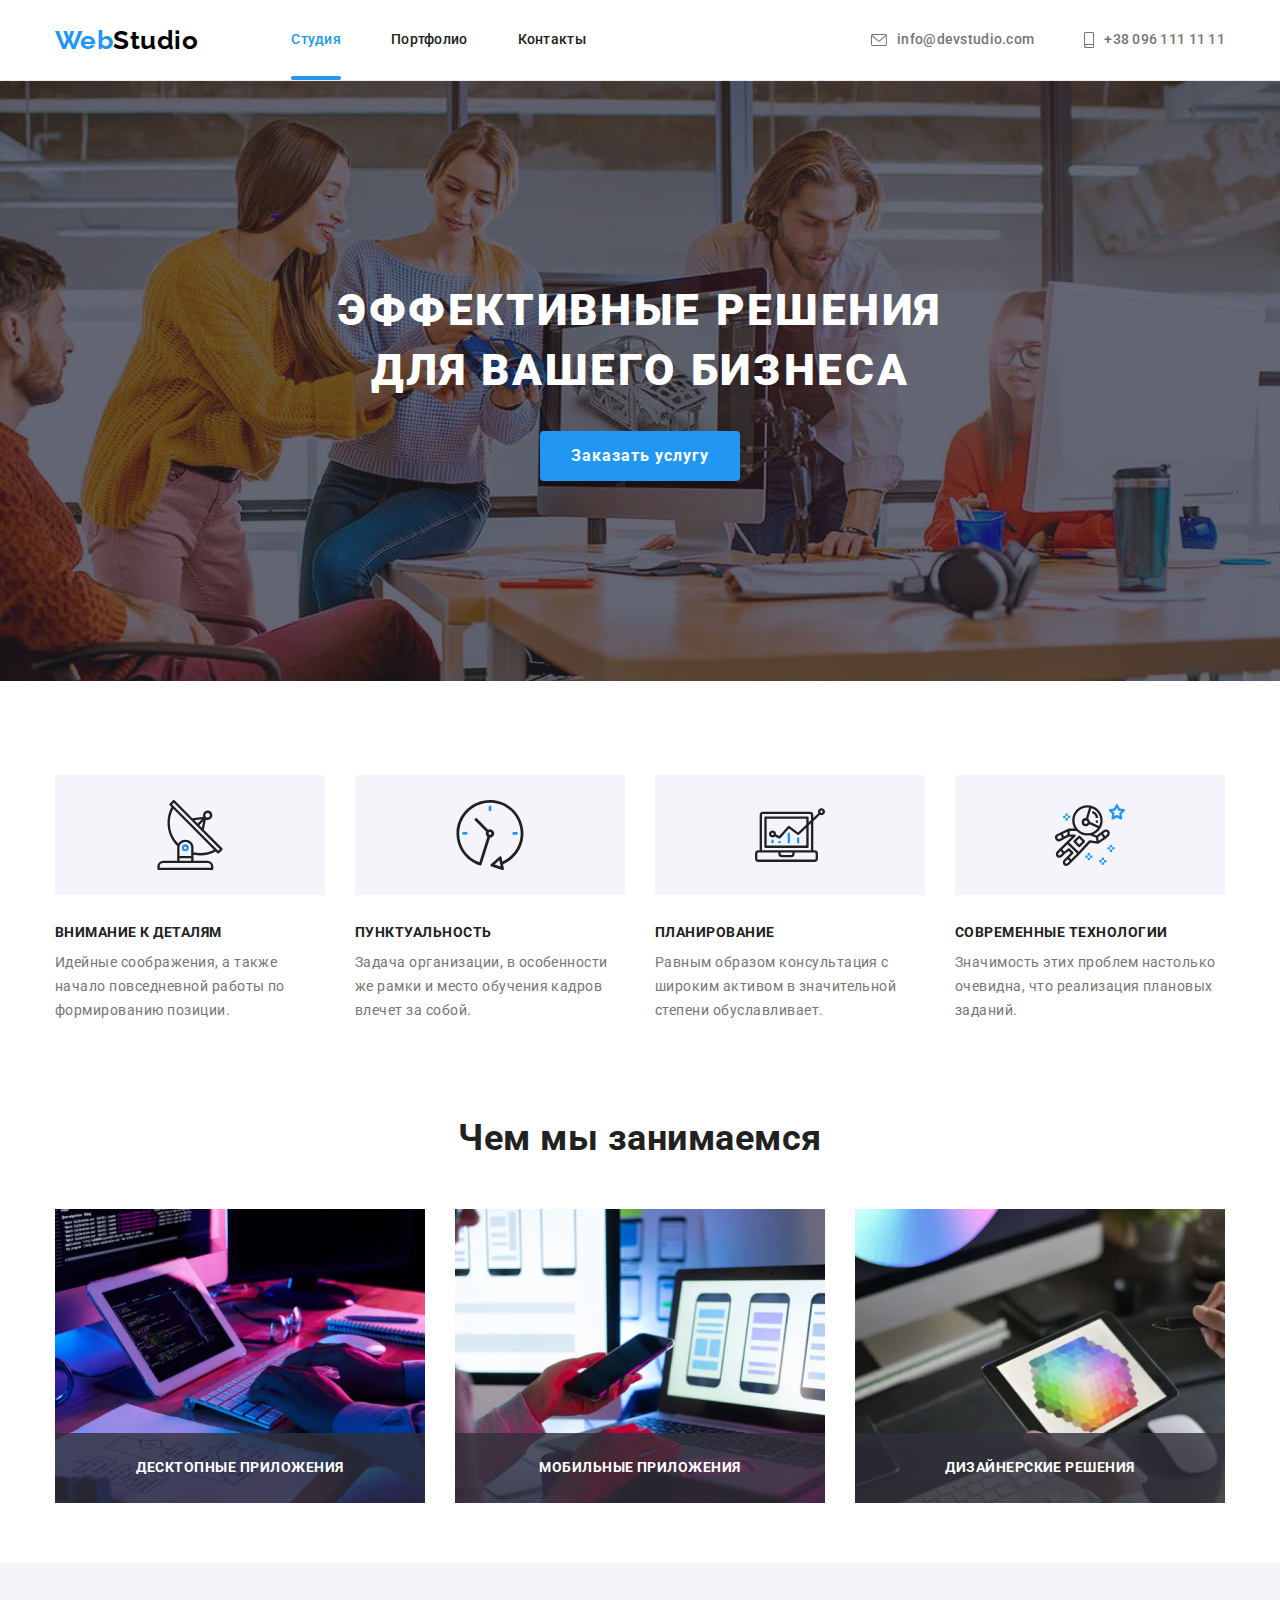
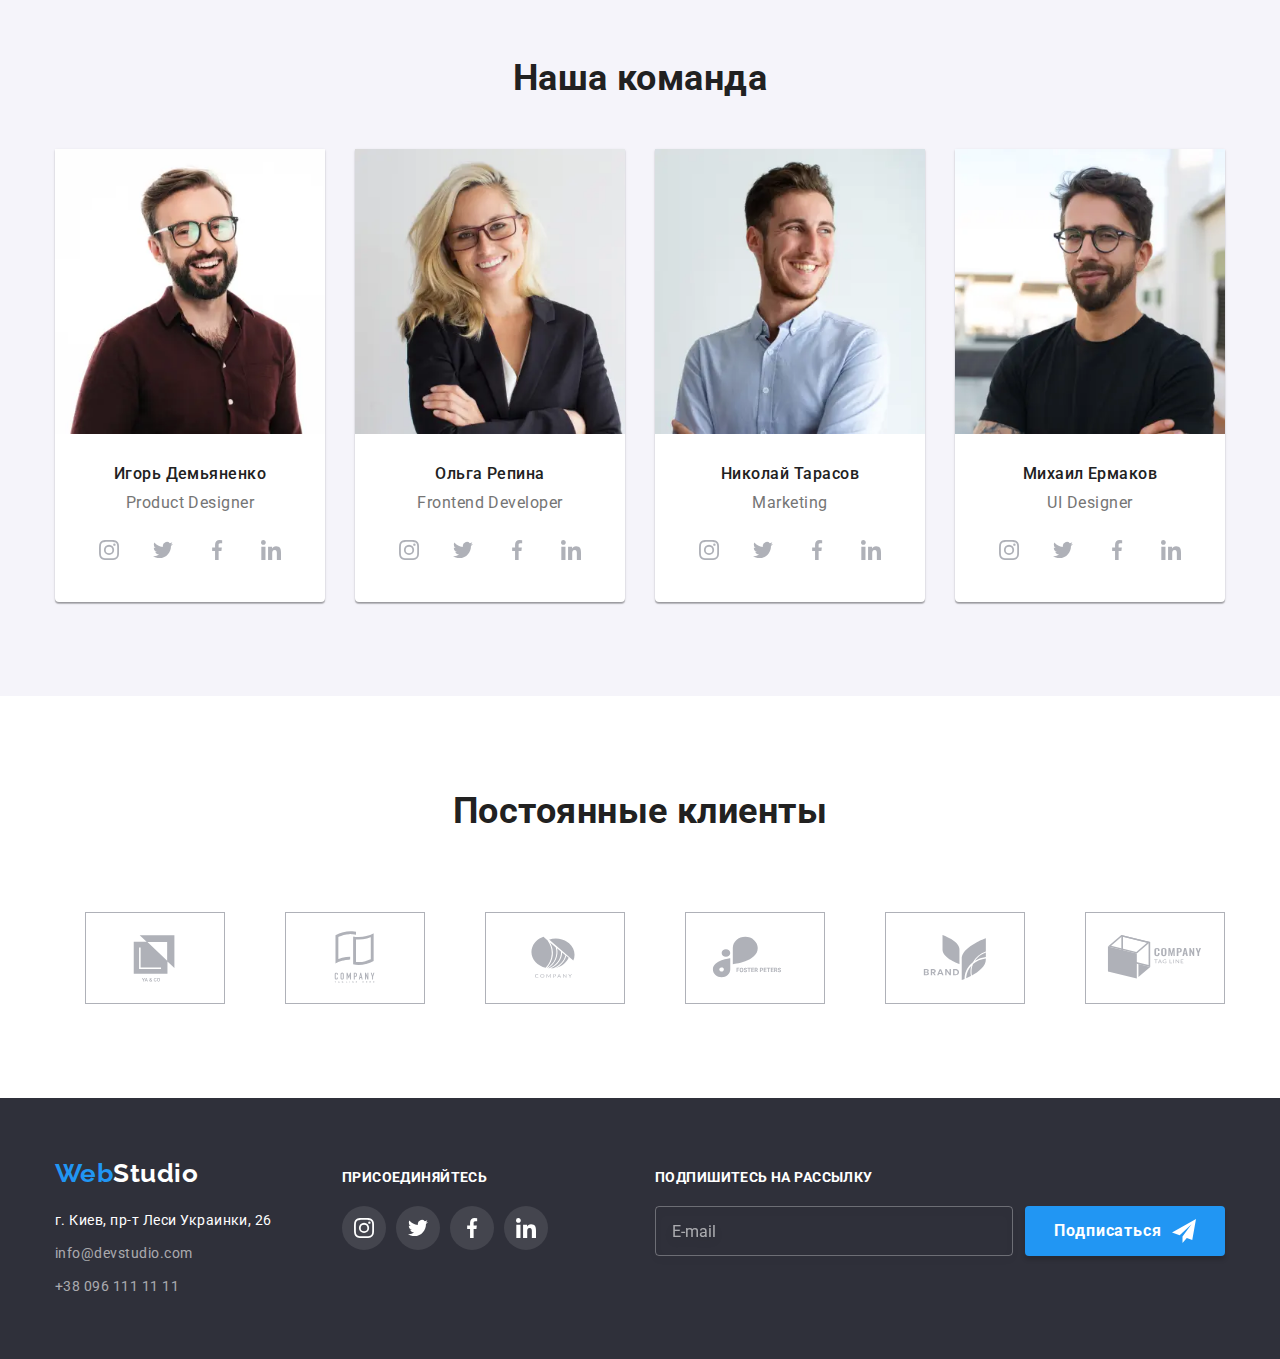
==== commit 02c083ca: "project updated" ====
--- a/index.html
+++ b/index.html
@@ -15,7 +15,7 @@
 <body>
     <!-- Header -->
     <header class="header">
-        <div class="container">
+        <div class="container container--centered">
             <!-- navigation -->
             <nav class="site-nav">
                 <!-- logo -->
@@ -26,53 +26,81 @@
                         <use class="menu-button__icon-menu" href="./images/icons.svg#icon-menu"></use>
                     </svg>
                 </button>
-                <div class="menu-container" id="menu-container" data-menu>
-                    <!-- navigation list -->
-                    <ul class="site-nav-list">
-                        <li class="site-nav-list__item site-nav-list__item--current"><a href="./index.html" class="site-nav-list__link">Студия</a></li>
-                        <li class="site-nav-list__item"><a href="./portfolio.html" class="site-nav-list__link">Портфолио</a></li>
-                        <li class="site-nav-list__item"><a href="#contacts" class="site-nav-list__link">Контакты</a></li>
-                    </ul>
-                    <!-- contacts list -->
-                    <ul class="contacts-list">
-                        <li class="contacts-list__item">
-                            <a href="mailto:info@devstudio.com" class="contacts-list__link">
-                                <svg class="contacts-list__icon" width="16" height="12">
-                                    <use href="./images/icons.svg#icon-envelope"></use>
-                                </svg>
-                                info@devstudio.com
-                            </a>
-                        </li>
-                        <li class="contacts-list__item contacts-list__item--active">
-                            <a href="tel:+380961111111" class="contacts-list__link">
-                                <svg class="contacts-list__icon" width="10" height="16">
-                                    <use href="./images/icons.svg#icon-smartphone"></use>
-                                </svg>
-                                +38 096 111 11 11
-                            </a>
-                        </li>
-                    </ul>
-                    <!-- social links list -->
-                    <ul class="menu-social-links">
-                        <li class="menu-social-links__item">
-                            <a href="https://www.instagram.com" target="_blank" rel="noreferrer noopener nofollow"
-                                class="menu-social-links__link" lang="en">Instagram</a>
-                        </li>
-                        <li class="menu-social-links__item">
-                            <a href="https://www.instagram.com" target="_blank" rel="noreferrer noopener nofollow"
-                                class="menu-social-links__link" lang="en">Twitter</a>
-                        </li>
-                        <li class="menu-social-links__item">
-                            <a href="https://www.instagram.com" target="_blank" rel="noreferrer noopener nofollow"
-                                class="menu-social-links__link" lang="en">Facebook</a>
-                        </li>
-                        <li class="menu-social-links__item">
-                            <a href="https://www.instagram.com" target="_blank" rel="noreferrer noopener nofollow"
-                                class="menu-social-links__link" lang="en">LinkedIn</a>
-                        </li>
-                    </ul>
-                </div>
+                <!-- navigation list -->
+                <ul class="site-nav-list">
+                    <li class="site-nav-list__item site-nav-list__item--current"><a href="./index.html"
+                            class="site-nav-list__link">Студия</a></li>
+                    <li class="site-nav-list__item"><a href="./portfolio.html" class="site-nav-list__link">Портфолио</a></li>
+                    <li class="site-nav-list__item"><a href="#contacts" class="site-nav-list__link">Контакты</a></li>
+                </ul>
             </nav>
+            <!-- contacts list -->
+            <ul class="contacts-list">
+                <li class="contacts-list__item">
+                    <a href="mailto:info@devstudio.com" class="contacts-list__link">
+                        <svg class="contacts-list__icon" width="16" height="12">
+                            <use href="./images/icons.svg#icon-envelope"></use>
+                        </svg>
+                        info@devstudio.com
+                    </a>
+                </li>
+                <li class="contacts-list__item">
+                    <a href="tel:+380961111111" class="contacts-list__link">
+                        <svg class="contacts-list__icon" width="10" height="16">
+                            <use href="./images/icons.svg#icon-smartphone"></use>
+                        </svg>
+                        +38 096 111 11 11
+                    </a>
+                </li>
+            </ul>
+        </div>
+
+        <!-- Mobile menu -->
+        <div class="menu-container" id="menu-container" data-menu>
+            <!-- navigation list -->
+            <ul class="site-nav-list">
+                <li class="site-nav-list__item site-nav-list__item--current"><a href="./index.html" class="site-nav-list__link">Студия</a></li>
+                <li class="site-nav-list__item"><a href="./portfolio.html" class="site-nav-list__link">Портфолио</a></li>
+                <li class="site-nav-list__item"><a href="#contacts" class="site-nav-list__link">Контакты</a></li>
+            </ul>
+            <!-- contacts list -->
+            <ul class="contacts-list">
+                <li class="contacts-list__item contacts-list__item--active">
+                    <a href="tel:+380961111111" class="contacts-list__link">
+                        <svg class="contacts-list__icon" width="10" height="16">
+                            <use href="./images/icons.svg#icon-smartphone"></use>
+                        </svg>
+                        +38 096 111 11 11
+                    </a>
+                </li>
+                <li class="contacts-list__item">
+                    <a href="mailto:info@devstudio.com" class="contacts-list__link">
+                        <svg class="contacts-list__icon" width="16" height="12">
+                            <use href="./images/icons.svg#icon-envelope"></use>
+                        </svg>
+                        info@devstudio.com
+                    </a>
+                </li>
+            </ul>
+            <!-- social links list -->
+            <ul class="menu-social-links">
+                <li class="menu-social-links__item">
+                    <a href="https://www.instagram.com" target="_blank" rel="noreferrer noopener nofollow"
+                        class="menu-social-links__link" lang="en">Instagram</a>
+                </li>
+                <li class="menu-social-links__item">
+                    <a href="https://www.instagram.com" target="_blank" rel="noreferrer noopener nofollow"
+                        class="menu-social-links__link" lang="en">Twitter</a>
+                </li>
+                <li class="menu-social-links__item">
+                    <a href="https://www.instagram.com" target="_blank" rel="noreferrer noopener nofollow"
+                        class="menu-social-links__link" lang="en">Facebook</a>
+                </li>
+                <li class="menu-social-links__item">
+                    <a href="https://www.instagram.com" target="_blank" rel="noreferrer noopener nofollow"
+                        class="menu-social-links__link" lang="en">LinkedIn</a>
+                </li>
+            </ul>
         </div>
     </header>
 
--- a/css/main.min.css
+++ b/css/main.min.css
@@ -1 +1 @@
-.container{margin-left:auto;margin-right:auto;padding-left:15px;padding-right:15px}@media screen and (max-width: 767px){.container{max-width:480px}}@media screen and (min-width: 768px){.container{width:768px}}@media screen and (min-width: 1200px){.container{width:1200px}}.portfolio-set,.buttons-list,.address__list,.regular-costumers-list,.social-links,.our-team-list,.doings-list,.peculiarities-list,.menu-social-links,.contacts-list,.site-nav-list{list-style:none}.portfolio-card__title,.our-team-list__title,.peculiarities-list__title,.section__title{color:#212121}.section__title{margin-bottom:30px;font-weight:700;font-size:28px;line-height:1.17;text-align:center}@media screen and (min-width: 1200px){.section__title{margin-bottom:50px;font-size:36px}}.address__link,.menu-social-links__link,.contacts-list__link,.site-nav-list__link,.logo-link{text-decoration:none;color:inherit;-webkit-transition:color 250ms cubic-bezier(0.4, 0, 0.2, 1);transition:color 250ms cubic-bezier(0.4, 0, 0.2, 1)}.address__link:hover,.menu-social-links__link:hover,.contacts-list__link:hover,.site-nav-list__link:hover,.logo-link:hover,.address__link:focus,.menu-social-links__link:focus,.contacts-list__link:focus,.site-nav-list__link:focus,.logo-link:focus{color:#2196f3}.user-form-policy__checkbox,.regular-costumers-list__descr--visually-hidden,.social-linls__descr--visually-hidden,.section__title--visually-hidden{position:absolute;width:1px;height:1px;margin:-1px;border:0;padding:0;white-space:nowrap;-webkit-clip-path:inset(100%);clip-path:inset(100%);clip:rect(0 0 0 0);overflow:hidden}.portfolio-card__image,.our-team-list__image,.doings-list__image{display:block;max-width:100%;width:100%;height:auto}.contacts-list__item,.site-nav-list__item{font-weight:500;letter-spacing:.02em}@media screen and (min-width: 768px){.contacts-list__item,.site-nav-list__item{font-size:14px;line-height:1.14}}.mailing-form__label,.join-links__text{display:block;margin-bottom:20px;font-weight:700;font-size:14px;line-height:1.14;letter-spacing:.03em;text-transform:uppercase;color:#fff}html{scroll-behavior:smooth}body{background-color:#fff;color:#757575;font-family:"Roboto",sans-serif;letter-spacing:.03em}body.modal--open{overflow:hidden}h1,h2,h3,h4,h5,h6{margin:0}ul{padding:0;margin:0}p{margin:0}.button{width:200px;padding:10px 0;-webkit-box-shadow:0px 4px 4px rgba(0,0,0,.15);box-shadow:0px 4px 4px rgba(0,0,0,.15);border-radius:4px;border:none;font-weight:700;font-size:16px;line-height:1.88;letter-spacing:.06em;text-align:center;color:#fff;background-color:#2196f3;cursor:pointer;-webkit-transition:background-color 250ms cubic-bezier(0.4, 0, 0.2, 1);transition:background-color 250ms cubic-bezier(0.4, 0, 0.2, 1)}.button:hover,.button:focus{background-color:#188ce8}.button--centered{display:-webkit-box;display:-ms-flexbox;display:flex;-webkit-box-align:center;-ms-flex-align:center;align-items:center;-webkit-box-pack:center;-ms-flex-pack:center;justify-content:center;margin:0 auto}.button__icon{fill:currentColor;margin-left:10px}.section{padding-top:60px;padding-bottom:60px}@media screen and (min-width: 1200px){.section{padding-top:94px;padding-bottom:94px}}.section--padding-top-removed{padding-top:0;padding-bottom:60px}.section--hidden{display:none}@media screen and (min-width: 1200px){.section--hidden{display:block}}.section--accent{background-color:#f5f4fa}.header{position:relative;border-bottom:1px solid #ececec}.logo-link{display:block;color:#2196f3;font-family:"Raleway",sans-serif;font-weight:700;font-size:24px;line-height:1.17}@media screen and (min-width: 1200px){.logo-link{font-size:26px;line-height:1.19}}.logo-link--footer{margin-bottom:20px}.logo-link__text{color:#000}.logo-link__text--footer{color:#fff}.menu-button{display:block;padding:0;height:40px;border:none;background-color:rgba(0,0,0,0)}@media screen and (min-width: 768px){.menu-button{display:none}}.menu-button--is-open{position:fixed;top:10px;right:15px;z-index:51}.menu-button__icon{fill:currentColor;color:#212121;-webkit-transition:color 250ms cubic-bezier(0.4, 0, 0.2, 1);transition:color 250ms cubic-bezier(0.4, 0, 0.2, 1)}.menu-button:focus .menu-button__icon,.menu-button:hover .menu-button__icon{color:#2196f3}.menu-button--is-open .menu-button__icon-menu{display:none}.menu-button__icon-cross{display:none}.menu-button--is-open .menu-button__icon-cross{display:block}@media screen and (max-width: 767px){.menu-container{position:fixed;top:0;left:0;display:none;width:100%;height:100%;padding:48px 40px;background-color:#fff;z-index:50;overflow-y:scroll}.menu-container.menu-container--is-open{display:-webkit-box;display:-ms-flexbox;display:flex;-webkit-box-orient:vertical;-webkit-box-direction:normal;-ms-flex-direction:column;flex-direction:column}}@media screen and (min-width: 768px){.menu-container{width:100%;display:-webkit-box;display:-ms-flexbox;display:flex;-webkit-box-align:center;-ms-flex-align:center;align-items:center;-webkit-box-pack:justify;-ms-flex-pack:justify;justify-content:space-between}}@media screen and (max-width: 767px){.site-nav{display:-webkit-box;display:-ms-flexbox;display:flex;-webkit-box-align:center;-ms-flex-align:center;align-items:center;-webkit-box-pack:justify;-ms-flex-pack:justify;justify-content:space-between;padding:10px 0}}@media screen and (min-width: 768px){.site-nav{display:-webkit-box;display:-ms-flexbox;display:flex;-webkit-box-align:center;-ms-flex-align:center;align-items:center}}@media screen and (min-width: 768px){.site-nav-list{display:-webkit-box;display:-ms-flexbox;display:flex;-webkit-box-orient:horizontal;-webkit-box-direction:normal;-ms-flex-direction:row;flex-direction:row;margin-left:93px}}@media screen and (min-width: 1200px){.site-nav-list{margin-left:88px}}.site-nav-list__item{font-size:40px;line-height:1.18;color:#212121}@media screen and (max-width: 767px){.site-nav-list__item{margin-bottom:32px}}@media screen and (min-width: 768px){.site-nav-list__item{display:-webkit-box;display:-ms-flexbox;display:flex;font-size:14px;line-height:1.14}.site-nav-list__item:not(:last-child){margin-right:50px}}@media screen and (min-width: 768px){.site-nav-list__item--current{color:#2196f3}}.site-nav-list__link{position:relative}@media screen and (min-width: 768px){.site-nav-list__link{padding:32px 0}.site-nav-list__item--current .site-nav-list__link::after{content:"";position:absolute;left:0;bottom:0;display:block;width:100%;height:4px;background-color:#2196f3;border-radius:2px}}@media screen and (max-width: 767px){.contacts-list{display:-webkit-box;display:-ms-flexbox;display:flex;-webkit-box-orient:vertical;-webkit-box-direction:reverse;-ms-flex-direction:column-reverse;flex-direction:column-reverse;margin-top:auto}}@media screen and (min-width: 1200px){.contacts-list{display:-webkit-box;display:-ms-flexbox;display:flex}}.contacts-list__item{font-size:24px;line-height:1.17}@media screen and (max-width: 767px){.contacts-list__item:first-child{margin-bottom:64px}.contacts-list__item:last-child{margin-bottom:32px}}@media screen and (min-width: 768px)and (max-width: 1199px){.contacts-list__item{font-size:12px;line-height:1.14}.contacts-list__item:not(:last-child){margin-bottom:10px}}@media screen and (min-width: 1200px){.contacts-list__item{font-size:14px;line-height:1.14}.contacts-list__item:not(:last-child){margin-right:50px}}@media screen and (max-width: 767px){.contacts-list__item--active{font-size:34px;line-height:1.18;color:#2196f3}}@media screen and (min-width: 768px){.contacts-list__link{display:-webkit-box;display:-ms-flexbox;display:flex;-webkit-box-align:center;-ms-flex-align:center;align-items:center}}@media screen and (min-width: 1200px){.contacts-list__link{display:-webkit-box;display:-ms-flexbox;display:flex;-webkit-box-align:center;-ms-flex-align:center;align-items:center;-webkit-box-pack:center;-ms-flex-pack:center;justify-content:center;padding:32px 0}}.contacts-list__icon{display:none}@media screen and (min-width: 768px){.contacts-list__icon{display:-webkit-box;display:-ms-flexbox;display:flex;margin-right:10px;fill:currentColor}}.menu-social-links{display:-webkit-box;display:-ms-flexbox;display:flex;-ms-flex-wrap:wrap;flex-wrap:wrap}@media screen and (min-width: 768px){.menu-social-links{display:none}}.menu-social-links__item{font-weight:500;font-size:18px;line-height:1.22;letter-spacing:.02em;color:#2196f3}.menu-social-links__item:not(:last-child){padding-right:10px;border-right:1px solid rgba(33,33,33,.2)}.menu-social-links__item:not(:first-child){padding-left:10px}.hero{padding:118px 0;max-width:480px;height:400px;margin-left:auto;margin-right:auto;text-align:center;background-color:#2f303a;background-image:-webkit-gradient(linear, left top, right top, from(rgba(47, 48, 58, 0.4)), to(rgba(47, 48, 58, 0.4))),url(../images/hero-480.jpg);background-image:linear-gradient(to right, rgba(47, 48, 58, 0.4), rgba(47, 48, 58, 0.4)),url(../images/hero-480.jpg);background-size:cover;background-repeat:no-repeat;background-position:center}@media(min-device-pixel-ratio: 2),(-webkit-min-device-pixel-ratio: 2),(min-resolution: 192dpi),(min-resolution: 2dppx){.hero{background-image:url(../images/hero-480@2x.jpg)}}@media(min-device-pixel-ratio: 3),(-webkit-min-device-pixel-ratio: 3),(min-resolution: 288dpi),(min-resolution: 3dppx){.hero{background-image:url(../images/hero-480@3x.jpg)}}@media screen and (min-width: 768px){.hero{padding:118px 0;max-width:768px;height:400px;background-image:url(../images/hero-768.jpg)}}@media screen and (min-width: 768px)and (min-device-pixel-ratio: 2),screen and (min-width: 768px)and (-webkit-min-device-pixel-ratio: 2),screen and (min-width: 768px)and (min-resolution: 192dpi),screen and (min-width: 768px)and (min-resolution: 2dppx){.hero{background-image:url(../images/hero-768@2x.jpg)}}@media screen and (min-width: 768px)and (min-device-pixel-ratio: 3),screen and (min-width: 768px)and (-webkit-min-device-pixel-ratio: 3),screen and (min-width: 768px)and (min-resolution: 288dpi),screen and (min-width: 768px)and (min-resolution: 3dppx){.hero{background-image:url(../images/hero-768@3x.jpg)}}@media screen and (min-width: 1200px){.hero{padding:200px 0;max-width:1600px;height:600px;background-image:url(../images/hero-1200.jpg)}}@media screen and (min-width: 1200px)and (min-device-pixel-ratio: 2),screen and (min-width: 1200px)and (-webkit-min-device-pixel-ratio: 2),screen and (min-width: 1200px)and (min-resolution: 192dpi),screen and (min-width: 1200px)and (min-resolution: 2dppx){.hero{background-image:url(../images/hero-1200@2x.jpg)}}@media screen and (min-width: 1200px)and (min-device-pixel-ratio: 3),screen and (min-width: 1200px)and (-webkit-min-device-pixel-ratio: 3),screen and (min-width: 1200px)and (min-resolution: 288dpi),screen and (min-width: 1200px)and (min-resolution: 3dppx){.hero{background-image:url(../images/hero-1200@3x.jpg)}}.hero__title{-webkit-box-sizing:content-box;box-sizing:content-box;margin:0 auto 30px;font-weight:900;font-size:26px;line-height:1.62;letter-spacing:.06em;text-transform:uppercase;color:#fff}@media screen and (min-width: 768px){.hero__title{width:360px;font-size:26px;line-height:1.62}}@media screen and (min-width: 1200px){.hero__title{width:696px;font-size:44px;line-height:1.36}}@media screen and (min-width: 768px){.peculiarities-list{display:-webkit-box;display:-ms-flexbox;display:flex;-webkit-box-align:center;-ms-flex-align:center;align-items:center;-webkit-box-pack:center;-ms-flex-pack:center;justify-content:center}}@media screen and (min-width: 768px)and (max-width: 1199px){.peculiarities-list{-ms-flex-wrap:wrap;flex-wrap:wrap;-webkit-box-align:baseline;-ms-flex-align:baseline;align-items:baseline;margin-top:-30px;margin-left:-30px}}@media screen and (max-width: 767px){.peculiarities-list__item:not(:last-child){margin-bottom:30px}}@media screen and (min-width: 768px)and (max-width: 1199px){.peculiarities-list__item{margin-top:30px;margin-left:30px;-ms-flex-preferred-size:calc((100% - 60px)/2);flex-basis:calc((100% - 60px)/2)}}@media screen and (min-width: 1200px){.peculiarities-list__item{-ms-flex-preferred-size:calc((100% - 90px)/4);flex-basis:calc((100% - 90px)/4)}.peculiarities-list__item:not(:last-child){margin-right:30px}}.peculiarities-list__icon{display:-webkit-box;display:-ms-flexbox;display:flex;-webkit-box-align:center;-ms-flex-align:center;align-items:center;-webkit-box-pack:center;-ms-flex-pack:center;justify-content:center;margin-bottom:30px;width:100%;height:120px;background-color:#f5f4fa}@media screen and (min-width: 1200px){.peculiarities-list__icon{width:270px}}.peculiarities-list__title{margin-bottom:10px;font-weight:700;font-size:14px;line-height:1.14;text-transform:uppercase}@media screen and (max-width: 767px){.peculiarities-list__title{text-align:center}}.peculiarities-list__text{font-size:14px;line-height:1.71}.doings-list{display:-webkit-box;display:-ms-flexbox;display:flex;-webkit-box-align:center;-ms-flex-align:center;align-items:center;-webkit-box-pack:center;-ms-flex-pack:center;justify-content:center}.doings-list__item{position:relative}.doings-list__item:not(:last-child){margin-right:30px}.doings-list__description{position:absolute;left:0;bottom:0;display:-webkit-box;display:-ms-flexbox;display:flex;-webkit-box-align:center;-ms-flex-align:center;align-items:center;-webkit-box-pack:center;-ms-flex-pack:center;justify-content:center;height:70px;width:100%;font-weight:700;font-size:14px;line-height:1.14;text-transform:uppercase;color:#fff;background-color:rgba(47,48,58,.8)}@media screen and (min-width: 768px){.our-team-list{display:-webkit-box;display:-ms-flexbox;display:flex;-webkit-box-align:center;-ms-flex-align:center;align-items:center;-webkit-box-pack:center;-ms-flex-pack:center;justify-content:center}}@media screen and (min-width: 768px)and (max-width: 1199px){.our-team-list{-ms-flex-wrap:wrap;flex-wrap:wrap;margin-top:-30px;margin-left:-30px}}.our-team-list__item{-webkit-box-shadow:0px 1px 3px rgba(0,0,0,.12),0px 1px 1px rgba(0,0,0,.14),0px 2px 1px rgba(0,0,0,.2);box-shadow:0px 1px 3px rgba(0,0,0,.12),0px 1px 1px rgba(0,0,0,.14),0px 2px 1px rgba(0,0,0,.2);border-radius:0px 0px 4px 4px;background-color:#fff}@media screen and (max-width: 767px){.our-team-list__item:not(:last-child){margin-bottom:30px}}@media screen and (min-width: 768px)and (max-width: 1199px){.our-team-list__item{margin-top:30px;margin-left:30px;-ms-flex-preferred-size:calc((100% - 60px)/2);flex-basis:calc((100% - 60px)/2)}}@media screen and (min-width: 1200px){.our-team-list__item{-ms-flex-preferred-size:calc((100% - 90px)/4);flex-basis:calc((100% - 90px)/4)}.our-team-list__item:not(:last-child){margin-right:30px}}.our-team-list__card{padding-top:30px;padding-bottom:24px}@media screen and (min-width: 1200px){.our-team-list__card{padding:30px 32px}}.our-team-list__text,.our-team-list__title{font-size:16px;line-height:1.19;text-align:center}.our-team-list__title{margin-bottom:10px;font-weight:500}.our-team-list__text{margin-bottom:16px}.social-links{display:-webkit-box;display:-ms-flexbox;display:flex;-webkit-box-align:center;-ms-flex-align:center;align-items:center;-webkit-box-pack:center;-ms-flex-pack:center;justify-content:center}.social-links__item{width:44px;height:44px}.social-links__item:not(:last-child){margin-right:10px}.social-links__link{display:-webkit-box;display:-ms-flexbox;display:flex;-webkit-box-align:center;-ms-flex-align:center;align-items:center;-webkit-box-pack:center;-ms-flex-pack:center;justify-content:center;padding:12px;width:100%;height:100%;border:none;border-radius:50%;color:#afb1b8;-webkit-transition:color 250ms cubic-bezier(0.4, 0, 0.2, 1),background-color 250ms cubic-bezier(0.4, 0, 0.2, 1);transition:color 250ms cubic-bezier(0.4, 0, 0.2, 1),background-color 250ms cubic-bezier(0.4, 0, 0.2, 1)}.social-links__link:hover,.social-links__link:focus{color:#fff;background-color:#2196f3;outline:0px solid #fff}.social-links__link--footer{color:#fff;background-color:rgba(255,255,255,.1);border-radius:50%}.social-links__icon{fill:currentColor}.regular-costumers-list{display:-webkit-box;display:-ms-flexbox;display:flex;-webkit-box-align:center;-ms-flex-align:center;align-items:center;-webkit-box-pack:center;-ms-flex-pack:center;justify-content:center}@media screen and (max-width: 1199px){.regular-costumers-list{-ms-flex-wrap:wrap;flex-wrap:wrap;margin-left:-30px;margin-top:-30px}}.regular-costumers-list__item{height:92px;-ms-flex-preferred-size:calc((100% - 60px)/2);flex-basis:calc((100% - 60px)/2);margin-left:30px;margin-top:30px}@media screen and (min-width: 768px){.regular-costumers-list__item{-ms-flex-preferred-size:calc((100% - 90px)/3);flex-basis:calc((100% - 90px)/3)}}@media screen and (min-width: 1200px){.regular-costumers-list__item{width:170px}.regular-costumers-list__item:not(:last-child){margin-right:30px}}.regular-costumers-list__link{display:-webkit-inline-box;display:-ms-inline-flexbox;display:inline-flex;-webkit-box-align:center;-ms-flex-align:center;align-items:center;-webkit-box-pack:center;-ms-flex-pack:center;justify-content:center;width:100%;height:100%;border-width:1px;border-style:solid;color:#afb1b8;-webkit-transition:color 250ms cubic-bezier(0.4, 0, 0.2, 1),border-color 250ms cubic-bezier(0.4, 0, 0.2, 1);transition:color 250ms cubic-bezier(0.4, 0, 0.2, 1),border-color 250ms cubic-bezier(0.4, 0, 0.2, 1)}.regular-costumers-list__link:hover,.regular-costumers-list__link:focus{color:#2196f3;border-color:#2196f3;outline:0px solid #fff}.regular-costumers-list__icon{fill:currentColor}.footer{padding-top:60px;padding-bottom:60px;background-color:#2f303a}@media screen and (min-width: 1200px){.footer__container{display:-webkit-box;display:-ms-flexbox;display:flex;-webkit-box-align:baseline;-ms-flex-align:baseline;align-items:baseline}}@media screen and (min-width: 768px){.footer__box{display:-webkit-box;display:-ms-flexbox;display:flex;-webkit-box-align:baseline;-ms-flex-align:baseline;align-items:baseline}}@media screen and (min-width: 768px)and (max-width: 1199px){.footer__box{-ms-flex-pack:distribute;justify-content:space-around;margin-bottom:60px}}@media screen and (max-width: 767px){.address{margin-bottom:60px}}@media screen and (max-width: 1199px){.address{text-align:center}}@media screen and (min-width: 1200px){.address{margin-right:70px}}.address__contacts{font-style:normal}.address__item:not(:last-child){margin-bottom:8px}@media screen and (min-width: 1200px){.address__item:not(:last-child){margin-bottom:9px}}.address__link{font-size:14px;line-height:1.71;color:#fff}.address__link--transparency{color:rgba(255,255,255,.6)}@media screen and (max-width: 767px){.join-links{margin-bottom:60px}}@media screen and (max-width: 1199px){.join-links__text{text-align:center}}@media screen and (max-width: 1199px){.mailing-form{text-align:center}}@media screen and (min-width: 1200px){.mailing-form{margin-left:auto}}@media screen and (min-width: 1200px){.mailing-form__send-block{display:-webkit-box;display:-ms-flexbox;display:flex;-webkit-box-orient:horizontal;-webkit-box-direction:normal;-ms-flex-direction:row;flex-direction:row}}.mailing-form__input{padding:0 0 0 16px;width:100%;height:50px;color:#fff;font-weight:400;font-size:16px;line-height:1.25;border-width:1px;border-style:solid;border-color:rgba(255,255,255,.3);border-radius:4px;-webkit-filter:drop-shadow(0px 4px 4px rgba(0, 0, 0, 0.15));filter:drop-shadow(0px 4px 4px rgba(0, 0, 0, 0.15));background-color:rgba(0,0,0,0)}.mailing-form__input:focus{outline:1px solid #fff}.mailing-form__input::-webkit-input-placeholder{color:rgba(255,255,255,.6)}.mailing-form__input::-moz-placeholder{color:rgba(255,255,255,.6)}.mailing-form__input:-ms-input-placeholder{color:rgba(255,255,255,.6)}.mailing-form__input::-ms-input-placeholder{color:rgba(255,255,255,.6)}.mailing-form__input::placeholder{color:rgba(255,255,255,.6)}@media screen and (min-width: 768px)and (max-width: 1199px){.mailing-form__input{width:450px}}@media screen and (max-width: 1199px){.mailing-form__input{margin-bottom:20px}}@media screen and (min-width: 1200px){.mailing-form__input{margin-right:12px;width:358px}}.backdrop{position:fixed;top:0;left:0;width:100%;height:100%;background-color:rgba(0,0,0,.1);overflow-y:scroll;opacity:1;visibility:visible;-webkit-transition:opacity 250ms cubic-bezier(0.4, 0, 0.2, 1),visibility 250ms cubic-bezier(0.4, 0, 0.2, 1);transition:opacity 250ms cubic-bezier(0.4, 0, 0.2, 1),visibility 250ms cubic-bezier(0.4, 0, 0.2, 1)}.backdrop--is-hidden{visibility:hidden;opacity:0;pointer-events:none}.modal{position:absolute;top:50%;left:50%;padding:40px;border-radius:4px;background-color:#fff;-webkit-box-shadow:0px 1px 3px rgba(0,0,0,.12),0px 1px 1px rgba(0,0,0,.14),0px 2px 1px rgba(0,0,0,.2);box-shadow:0px 1px 3px rgba(0,0,0,.12),0px 1px 1px rgba(0,0,0,.14),0px 2px 1px rgba(0,0,0,.2);-webkit-transform:translate(-50%, -50%) scale(1);transform:translate(-50%, -50%) scale(1);-webkit-transition:-webkit-transform 250ms cubic-bezier(0.4, 0, 0.2, 1);transition:-webkit-transform 250ms cubic-bezier(0.4, 0, 0.2, 1);transition:transform 250ms cubic-bezier(0.4, 0, 0.2, 1);transition:transform 250ms cubic-bezier(0.4, 0, 0.2, 1), -webkit-transform 250ms cubic-bezier(0.4, 0, 0.2, 1)}.backdrop--is-hidden .modal{-webkit-transform:translate(-50%, -50%) scale(0.5);transform:translate(-50%, -50%) scale(0.5)}@media screen and (max-height: 660px){.modal{top:15px;-webkit-transform:translate(-50%, 0);transform:translate(-50%, 0)}}@media screen and (max-width: 1199px){.modal{max-width:450px;width:100%}}.modal-close-button{position:absolute;right:8px;top:8px;width:30px;height:30px;border:1px solid rgba(0,0,0,.1);border-radius:50%;background-color:inherit;cursor:pointer;-webkit-transition:color 250ms cubic-bezier(0.4, 0, 0.2, 1);transition:color 250ms cubic-bezier(0.4, 0, 0.2, 1)}.modal-close-button:hover,.modal-close-button:focus{color:#2196f3}.modal-close-button__icon{display:-webkit-box;display:-ms-flexbox;display:flex;-webkit-box-align:center;-ms-flex-align:center;align-items:center;-webkit-box-pack:center;-ms-flex-pack:center;justify-content:center;fill:currentColor}.user-form{width:100%}.user-form__title{margin-bottom:12px;font-weight:700;font-size:20px;line-height:1.5;text-align:center;color:#212121}@media screen and (min-width: 1200px){.user-form__title{line-height:1.15}}.user-form__field{display:-webkit-box;display:-ms-flexbox;display:flex;-webkit-box-orient:vertical;-webkit-box-direction:normal;-ms-flex-direction:column;flex-direction:column}.user-form__field:not(:last-child){margin-bottom:10px}.user-form__field--comment{margin-bottom:20px}.user-form__label{margin-bottom:4px;font-weight:400;font-size:12px;line-height:1.17;letter-spacing:.01em}.user-form__input-box{position:relative;color:#212121;-webkit-transition:color 250ms cubic-bezier(0.4, 0, 0.2, 1);transition:color 250ms cubic-bezier(0.4, 0, 0.2, 1)}.user-form__input-box:hover,.user-form__label:hover+.user-form__input-box{color:#2196f3}.user-form__comment,.user-form__input{display:block;width:100%;padding:12px;padding-left:42px;color:#212121;border:1px solid rgba(33,33,33,.2);border-radius:4px;cursor:pointer;-webkit-transition:border-color 250ms cubic-bezier(0.4, 0, 0.2, 1),outline 250ms cubic-bezier(0.4, 0, 0.2, 1);transition:border-color 250ms cubic-bezier(0.4, 0, 0.2, 1),outline 250ms cubic-bezier(0.4, 0, 0.2, 1)}.user-form__comment:hover,.user-form__input:hover,.user-form__comment:focus,.user-form__input:focus{border-color:#2196f3;outline:1px solid #2196f3}.user-form__icon{position:absolute;top:50%;left:12px;display:inline-block;fill:currentColor;-webkit-transform:translateY(-50%);transform:translateY(-50%);-webkit-transition:color 250ms cubic-bezier(0.4, 0, 0.2, 1);transition:color 250ms cubic-bezier(0.4, 0, 0.2, 1)}.user-form__input:hover+.user-form__icon,.user-form__input:focus+.user-form__icon{color:#2196f3}.user-form__comment{padding:12px 16px;resize:none;font-weight:400;font-size:14px;line-height:1.14;letter-spacing:.01em}.user-form__comment::-webkit-input-placeholder{color:rgba(117,117,117,.5)}.user-form__comment::-moz-placeholder{color:rgba(117,117,117,.5)}.user-form__comment:-ms-input-placeholder{color:rgba(117,117,117,.5)}.user-form__comment::-ms-input-placeholder{color:rgba(117,117,117,.5)}.user-form__comment::placeholder{color:rgba(117,117,117,.5)}.user-form-policy{display:-webkit-box;display:-ms-flexbox;display:flex;-webkit-box-align:center;-ms-flex-align:center;align-items:center;-ms-flex-pack:distribute;justify-content:space-around;margin-bottom:30px;font-weight:400;font-size:12px;line-height:1.17}@media screen and (min-width: 1200px){.user-form-policy{font-size:14px;line-height:1.71}}.user-form-policy__icon-box{position:relative;margin-right:5px;width:16px;height:15px;border:2px solid #212121;border-radius:4px;-webkit-transition:background-color 250ms cubic-bezier(0.4, 0, 0.2, 1),border-color 250ms cubic-bezier(0.4, 0, 0.2, 1);transition:background-color 250ms cubic-bezier(0.4, 0, 0.2, 1),border-color 250ms cubic-bezier(0.4, 0, 0.2, 1)}.user-form-policy__checkbox:checked+.user-form-policy__icon-box{background-color:#2196f3;border-color:#2196f3}.user-form-policy__icon{position:absolute;top:50%;left:50%;-webkit-transform:translate(-50%, -50%);transform:translate(-50%, -50%)}.user-form-policy__link{color:#2196f3}.buttons-list{display:-webkit-box;display:-ms-flexbox;display:flex;-ms-flex-wrap:wrap;flex-wrap:wrap;margin-bottom:25px}@media screen and (min-width: 768px){.buttons-list{-webkit-box-pack:center;-ms-flex-pack:center;justify-content:center;margin-bottom:30px}}@media screen and (min-width: 1200px){.buttons-list{margin-bottom:50px}}.buttons-list__item:not(:last-child){margin-right:8px}@media screen and (max-width: 767px){.buttons-list__item{margin-bottom:15px}}.buttons-list__button{padding:6px 22px;border-radius:4px;border:none;font-weight:500;font-size:16px;line-height:1.62;color:#212121;background:#f5f4fa;cursor:pointer;-webkit-transition:color 250ms cubic-bezier(0.4, 0, 0.2, 1),background-color 250ms cubic-bezier(0.4, 0, 0.2, 1),-webkit-box-shadow 250ms cubic-bezier(0.4, 0, 0.2, 1);transition:color 250ms cubic-bezier(0.4, 0, 0.2, 1),background-color 250ms cubic-bezier(0.4, 0, 0.2, 1),-webkit-box-shadow 250ms cubic-bezier(0.4, 0, 0.2, 1);transition:color 250ms cubic-bezier(0.4, 0, 0.2, 1),background-color 250ms cubic-bezier(0.4, 0, 0.2, 1),box-shadow 250ms cubic-bezier(0.4, 0, 0.2, 1);transition:color 250ms cubic-bezier(0.4, 0, 0.2, 1),background-color 250ms cubic-bezier(0.4, 0, 0.2, 1),box-shadow 250ms cubic-bezier(0.4, 0, 0.2, 1),-webkit-box-shadow 250ms cubic-bezier(0.4, 0, 0.2, 1)}.buttons-list__button:hover,.buttons-list__button:focus{color:#fff;background-color:#2196f3;-webkit-box-shadow:0px 3px 1px rgba(0,0,0,.1),0px 1px 2px rgba(0,0,0,.08),0px 2px 2px rgba(0,0,0,.12);box-shadow:0px 3px 1px rgba(0,0,0,.1),0px 1px 2px rgba(0,0,0,.08),0px 2px 2px rgba(0,0,0,.12)}.portfolio-set{display:-webkit-box;display:-ms-flexbox;display:flex;-ms-flex-wrap:wrap;flex-wrap:wrap}@media screen and (min-width: 768px){.portfolio-set{margin-left:-30px;margin-top:-30px}}@media screen and (max-width: 1199px){.portfolio-set{max-width:768px}}@media screen and (max-width: 767px){.portfolio-card{width:100%;max-width:480px}.portfolio-card:not(:last-child){margin-bottom:30px}}@media screen and (min-width: 768px){.portfolio-card{display:-webkit-box;display:-ms-flexbox;display:flex;-ms-flex-preferred-size:calc((100% - 60px)/2);flex-basis:calc((100% - 60px)/2);margin-left:30px;margin-top:30px}}@media screen and (min-width: 1200px){.portfolio-card{-ms-flex-preferred-size:calc((100% - 90px)/3);flex-basis:calc((100% - 90px)/3)}}.portfolio-card__link{text-decoration:none;color:inherit;-webkit-transition:-webkit-box-shadow 250ms cubic-bezier(0.4, 0, 0.2, 1);transition:-webkit-box-shadow 250ms cubic-bezier(0.4, 0, 0.2, 1);transition:box-shadow 250ms cubic-bezier(0.4, 0, 0.2, 1);transition:box-shadow 250ms cubic-bezier(0.4, 0, 0.2, 1), -webkit-box-shadow 250ms cubic-bezier(0.4, 0, 0.2, 1)}.portfolio-card__link:hover,.portfolio-card__link:focus{display:block;-webkit-box-shadow:0px 1px 1px rgba(0,0,0,.12),0px 4px 4px rgba(0,0,0,.06),1px 4px 6px rgba(0,0,0,.16);box-shadow:0px 1px 1px rgba(0,0,0,.12),0px 4px 4px rgba(0,0,0,.06),1px 4px 6px rgba(0,0,0,.16)}.portfolio-card__image-box{position:relative;overflow:hidden}.portfolio-card__description{display:-webkit-box;display:-ms-flexbox;display:flex;-webkit-box-align:center;-ms-flex-align:center;align-items:center;-webkit-box-pack:center;-ms-flex-pack:center;justify-content:center;position:absolute;left:0;top:0;width:100%;height:100%;padding-right:24px;padding-left:24px;line-height:1.56;color:#fff;background-color:rgba(33,150,243,.9);-webkit-transform:translateY(100%);transform:translateY(100%);-webkit-transition:-webkit-transform 250ms cubic-bezier(0.4, 0, 0.2, 1);transition:-webkit-transform 250ms cubic-bezier(0.4, 0, 0.2, 1);transition:transform 250ms cubic-bezier(0.4, 0, 0.2, 1);transition:transform 250ms cubic-bezier(0.4, 0, 0.2, 1), -webkit-transform 250ms cubic-bezier(0.4, 0, 0.2, 1)}.portfolio-card__link:hover .portfolio-card__description{-webkit-transform:translateY(0);transform:translateY(0)}.portfolio-card__content-box{-ms-flex-preferred-size:100%;flex-basis:100%;padding:20px 24px;border-width:1px;border-style:solid;border-color:#eee;border-top:none;background:#fff}.portfolio-card__title{margin-bottom:4px;font-weight:700;font-size:18px;line-height:2;letter-spacing:.06em;color:#212121}.portfolio-card__text{font-size:16px;line-height:1.88}/*# sourceMappingURL=main.min.css.map */+.container{margin-left:auto;margin-right:auto;padding-left:15px;padding-right:15px}@media screen and (max-width: 767px){.container{max-width:480px}}@media screen and (min-width: 768px){.container{width:768px}}@media screen and (min-width: 1200px){.container{width:1200px}}.portfolio-set,.buttons-list,.address__list,.regular-costumers-list,.social-links,.our-team-list,.doings-list,.peculiarities-list,.menu-social-links,.contacts-list,.site-nav-list{list-style:none}.portfolio-card__title,.our-team-list__title,.peculiarities-list__title,.section__title{color:#212121}.section__title{margin-bottom:30px;font-weight:700;font-size:28px;line-height:1.17;text-align:center}@media screen and (min-width: 1200px){.section__title{margin-bottom:50px;font-size:36px}}.address__link,.menu-social-links__link,.contacts-list__link,.site-nav-list__link,.logo-link{text-decoration:none;color:inherit;-webkit-transition:color 250ms cubic-bezier(0.4, 0, 0.2, 1);transition:color 250ms cubic-bezier(0.4, 0, 0.2, 1)}.address__link:hover,.menu-social-links__link:hover,.contacts-list__link:hover,.site-nav-list__link:hover,.logo-link:hover,.address__link:focus,.menu-social-links__link:focus,.contacts-list__link:focus,.site-nav-list__link:focus,.logo-link:focus{color:#2196f3}.user-form-policy__checkbox,.regular-costumers-list__descr--visually-hidden,.social-linls__descr--visually-hidden,.section__title--visually-hidden{position:absolute;width:1px;height:1px;margin:-1px;border:0;padding:0;white-space:nowrap;-webkit-clip-path:inset(100%);clip-path:inset(100%);clip:rect(0 0 0 0);overflow:hidden}.portfolio-card__image,.our-team-list__image,.doings-list__image{display:block;max-width:100%;width:100%;height:auto}.contacts-list__item,.site-nav-list__item{font-weight:500;letter-spacing:.02em}@media screen and (min-width: 768px){.contacts-list__item,.site-nav-list__item{font-size:14px;line-height:1.14}}.mailing-form__label,.join-links__text{display:block;margin-bottom:20px;font-weight:700;font-size:14px;line-height:1.14;letter-spacing:.03em;text-transform:uppercase;color:#fff}html{scroll-behavior:smooth}body{background-color:#fff;color:#757575;font-family:"Roboto",sans-serif;letter-spacing:.03em}body.modal--open{overflow:hidden}h1,h2,h3,h4,h5,h6{margin:0}ul{padding:0;margin:0}p{margin:0}.button{width:200px;padding:10px 0;-webkit-box-shadow:0px 4px 4px rgba(0,0,0,.15);box-shadow:0px 4px 4px rgba(0,0,0,.15);border-radius:4px;border:none;font-weight:700;font-size:16px;line-height:1.88;letter-spacing:.06em;text-align:center;color:#fff;background-color:#2196f3;cursor:pointer;-webkit-transition:background-color 250ms cubic-bezier(0.4, 0, 0.2, 1);transition:background-color 250ms cubic-bezier(0.4, 0, 0.2, 1)}.button:hover,.button:focus{background-color:#188ce8}.button--centered{display:-webkit-box;display:-ms-flexbox;display:flex;-webkit-box-align:center;-ms-flex-align:center;align-items:center;-webkit-box-pack:center;-ms-flex-pack:center;justify-content:center;margin:0 auto}.button__icon{fill:currentColor;margin-left:10px}.section{padding-top:60px;padding-bottom:60px}@media screen and (min-width: 1200px){.section{padding-top:94px;padding-bottom:94px}}.section--padding-top-removed{padding-top:0;padding-bottom:60px}.section--hidden{display:none}@media screen and (min-width: 1200px){.section--hidden{display:block}}.section--accent{background-color:#f5f4fa}.header{position:relative;border-bottom:1px solid #ececec}@media screen and (min-width: 768px){.container--centered{display:-webkit-box;display:-ms-flexbox;display:flex;-webkit-box-align:center;-ms-flex-align:center;align-items:center;-webkit-box-pack:center;-ms-flex-pack:center;justify-content:center}}.logo-link{display:block;color:#2196f3;font-family:"Raleway",sans-serif;font-weight:700;font-size:24px;line-height:1.17}@media screen and (min-width: 1200px){.logo-link{font-size:26px;line-height:1.19}}.logo-link--footer{margin-bottom:20px}.logo-link__text{color:#000}.logo-link__text--footer{color:#fff}.menu-button{display:block;padding:0;height:40px;border:none;background-color:rgba(0,0,0,0)}@media screen and (min-width: 768px){.menu-button{display:none}}.menu-button--is-open{position:fixed;top:10px;right:15px;z-index:51}.menu-button__icon{fill:currentColor;color:#212121;-webkit-transition:color 250ms cubic-bezier(0.4, 0, 0.2, 1);transition:color 250ms cubic-bezier(0.4, 0, 0.2, 1)}.menu-button:focus .menu-button__icon,.menu-button:hover .menu-button__icon{color:#2196f3}.menu-button--is-open .menu-button__icon-menu{display:none}.menu-button__icon-cross{display:none}.menu-button--is-open .menu-button__icon-cross{display:block}.menu-container{display:none}@media screen and (max-width: 767px){.menu-container{position:fixed;top:0;left:0;width:100%;height:100%;padding:48px 40px;background-color:#fff;z-index:50;overflow-y:scroll}.menu-container.menu-container--is-open{display:-webkit-box;display:-ms-flexbox;display:flex;-webkit-box-orient:vertical;-webkit-box-direction:normal;-ms-flex-direction:column;flex-direction:column}}.site-nav{display:-webkit-box;display:-ms-flexbox;display:flex;-webkit-box-align:center;-ms-flex-align:center;align-items:center}@media screen and (max-width: 767px){.site-nav{-webkit-box-pack:justify;-ms-flex-pack:justify;justify-content:space-between;padding:10px 0}}@media screen and (max-width: 767px){.site-nav-list{display:none}.menu-container--is-open .site-nav-list{display:block}}@media screen and (min-width: 768px){.site-nav-list{display:-webkit-box;display:-ms-flexbox;display:flex;-webkit-box-orient:horizontal;-webkit-box-direction:normal;-ms-flex-direction:row;flex-direction:row;margin-left:88px}}@media screen and (min-width: 1200px){.site-nav-list{margin-left:93px}}.site-nav-list__item{font-size:40px;line-height:1.18;color:#212121}@media screen and (max-width: 767px){.site-nav-list__item{margin-bottom:32px}}@media screen and (min-width: 768px){.site-nav-list__item{display:-webkit-box;display:-ms-flexbox;display:flex;font-size:14px;line-height:1.14}.site-nav-list__item:not(:last-child){margin-right:50px}}@media screen and (min-width: 768px){.site-nav-list__item--current{color:#2196f3}}.site-nav-list__link{position:relative}@media screen and (min-width: 768px){.site-nav-list__link{padding:32px 0}.site-nav-list__item--current .site-nav-list__link::after{content:"";position:absolute;left:0;bottom:0;display:block;width:100%;height:4px;background-color:#2196f3;border-radius:2px}}@media screen and (max-width: 767px){.contacts-list{display:none}.menu-container--is-open .contacts-list{display:block;margin-top:auto}}@media screen and (min-width: 768px){.contacts-list{margin-left:auto}}@media screen and (min-width: 1200px){.contacts-list{display:-webkit-box;display:-ms-flexbox;display:flex}}.contacts-list__item{font-size:24px;line-height:1.17}@media screen and (max-width: 767px){.contacts-list__item:first-child{margin-bottom:32px}.contacts-list__item:last-child{margin-bottom:64px}}@media screen and (min-width: 768px)and (max-width: 1199px){.contacts-list__item{font-size:12px;line-height:1.14}.contacts-list__item:not(:last-child){margin-bottom:10px}}@media screen and (min-width: 1200px){.contacts-list__item{font-size:14px;line-height:1.14}.contacts-list__item:not(:last-child){margin-right:50px}}@media screen and (max-width: 767px){.contacts-list__item--active{font-size:34px;line-height:1.18;color:#2196f3}}@media screen and (min-width: 768px){.contacts-list__link{display:-webkit-box;display:-ms-flexbox;display:flex;-webkit-box-align:center;-ms-flex-align:center;align-items:center}}@media screen and (min-width: 1200px){.contacts-list__link{-webkit-box-pack:center;-ms-flex-pack:center;justify-content:center;padding:32px 0}}.contacts-list__icon{display:none}@media screen and (min-width: 768px){.contacts-list__icon{display:-webkit-box;display:-ms-flexbox;display:flex;margin-right:10px;fill:currentColor}}.menu-social-links{display:-webkit-box;display:-ms-flexbox;display:flex;-ms-flex-wrap:wrap;flex-wrap:wrap}.menu-social-links__item{font-weight:500;font-size:18px;line-height:1.22;letter-spacing:.02em;color:#2196f3}.menu-social-links__item:not(:last-child){padding-right:10px;border-right:1px solid rgba(33,33,33,.2)}.menu-social-links__item:not(:first-child){padding-left:10px}.hero{padding:118px 0;max-width:480px;height:400px;margin-left:auto;margin-right:auto;text-align:center;background-color:#2f303a;background-image:-webkit-gradient(linear, left top, right top, from(rgba(47, 48, 58, 0.4)), to(rgba(47, 48, 58, 0.4))),url(../images/hero-480.jpg);background-image:linear-gradient(to right, rgba(47, 48, 58, 0.4), rgba(47, 48, 58, 0.4)),url(../images/hero-480.jpg);background-size:cover;background-repeat:no-repeat;background-position:center}@media(min-device-pixel-ratio: 2),(-webkit-min-device-pixel-ratio: 2),(min-resolution: 192dpi),(min-resolution: 2dppx){.hero{background-image:-webkit-gradient(linear, left top, right top, from(rgba(47, 48, 58, 0.4)), to(rgba(47, 48, 58, 0.4))),url(../images/hero-480@2x.jpg);background-image:linear-gradient(to right, rgba(47, 48, 58, 0.4), rgba(47, 48, 58, 0.4)),url(../images/hero-480@2x.jpg)}}@media(min-device-pixel-ratio: 3),(-webkit-min-device-pixel-ratio: 3),(min-resolution: 288dpi),(min-resolution: 3dppx){.hero{background-image:-webkit-gradient(linear, left top, right top, from(rgba(47, 48, 58, 0.4)), to(rgba(47, 48, 58, 0.4))),url(../images/hero-480@3x.jpg);background-image:linear-gradient(to right, rgba(47, 48, 58, 0.4), rgba(47, 48, 58, 0.4)),url(../images/hero-480@3x.jpg)}}@media screen and (min-width: 768px){.hero{padding:118px 0;max-width:768px;height:400px;background-image:-webkit-gradient(linear, left top, right top, from(rgba(47, 48, 58, 0.4)), to(rgba(47, 48, 58, 0.4))),url(../images/hero-768.jpg);background-image:linear-gradient(to right, rgba(47, 48, 58, 0.4), rgba(47, 48, 58, 0.4)),url(../images/hero-768.jpg)}}@media screen and (min-width: 768px)and (min-device-pixel-ratio: 2),screen and (min-width: 768px)and (-webkit-min-device-pixel-ratio: 2),screen and (min-width: 768px)and (min-resolution: 192dpi),screen and (min-width: 768px)and (min-resolution: 2dppx){.hero{background-image:-webkit-gradient(linear, left top, right top, from(rgba(47, 48, 58, 0.4)), to(rgba(47, 48, 58, 0.4))),url(../images/hero-768@2x.jpg);background-image:linear-gradient(to right, rgba(47, 48, 58, 0.4), rgba(47, 48, 58, 0.4)),url(../images/hero-768@2x.jpg)}}@media screen and (min-width: 768px)and (min-device-pixel-ratio: 3),screen and (min-width: 768px)and (-webkit-min-device-pixel-ratio: 3),screen and (min-width: 768px)and (min-resolution: 288dpi),screen and (min-width: 768px)and (min-resolution: 3dppx){.hero{background-image:-webkit-gradient(linear, left top, right top, from(rgba(47, 48, 58, 0.4)), to(rgba(47, 48, 58, 0.4))),url(../images/hero-768@3x.jpg);background-image:linear-gradient(to right, rgba(47, 48, 58, 0.4), rgba(47, 48, 58, 0.4)),url(../images/hero-768@3x.jpg)}}@media screen and (min-width: 1200px){.hero{padding:200px 0;max-width:1600px;height:600px;background-image:-webkit-gradient(linear, left top, right top, from(rgba(47, 48, 58, 0.4)), to(rgba(47, 48, 58, 0.4))),url(../images/hero-1200.jpg);background-image:linear-gradient(to right, rgba(47, 48, 58, 0.4), rgba(47, 48, 58, 0.4)),url(../images/hero-1200.jpg)}}@media screen and (min-width: 1200px)and (min-device-pixel-ratio: 2),screen and (min-width: 1200px)and (-webkit-min-device-pixel-ratio: 2),screen and (min-width: 1200px)and (min-resolution: 192dpi),screen and (min-width: 1200px)and (min-resolution: 2dppx){.hero{background-image:-webkit-gradient(linear, left top, right top, from(rgba(47, 48, 58, 0.4)), to(rgba(47, 48, 58, 0.4))),url(../images/hero-1200@2x.jpg);background-image:linear-gradient(to right, rgba(47, 48, 58, 0.4), rgba(47, 48, 58, 0.4)),url(../images/hero-1200@2x.jpg)}}@media screen and (min-width: 1200px)and (min-device-pixel-ratio: 3),screen and (min-width: 1200px)and (-webkit-min-device-pixel-ratio: 3),screen and (min-width: 1200px)and (min-resolution: 288dpi),screen and (min-width: 1200px)and (min-resolution: 3dppx){.hero{background-image:-webkit-gradient(linear, left top, right top, from(rgba(47, 48, 58, 0.4)), to(rgba(47, 48, 58, 0.4))),url(../images/hero-1200@3x.jpg);background-image:linear-gradient(to right, rgba(47, 48, 58, 0.4), rgba(47, 48, 58, 0.4)),url(../images/hero-1200@3x.jpg)}}.hero__title{-webkit-box-sizing:content-box;box-sizing:content-box;margin:0 auto 30px;font-weight:900;font-size:26px;line-height:1.62;letter-spacing:.06em;text-transform:uppercase;color:#fff}@media screen and (min-width: 768px){.hero__title{width:360px;font-size:26px;line-height:1.62}}@media screen and (min-width: 1200px){.hero__title{width:696px;font-size:44px;line-height:1.36}}@media screen and (min-width: 768px){.peculiarities-list{display:-webkit-box;display:-ms-flexbox;display:flex;-webkit-box-align:center;-ms-flex-align:center;align-items:center;-webkit-box-pack:center;-ms-flex-pack:center;justify-content:center}}@media screen and (min-width: 768px)and (max-width: 1199px){.peculiarities-list{-ms-flex-wrap:wrap;flex-wrap:wrap;-webkit-box-align:baseline;-ms-flex-align:baseline;align-items:baseline;margin-top:-30px;margin-left:-30px}}@media screen and (max-width: 767px){.peculiarities-list__item:not(:last-child){margin-bottom:30px}}@media screen and (min-width: 768px)and (max-width: 1199px){.peculiarities-list__item{margin-top:30px;margin-left:30px;-ms-flex-preferred-size:calc((100% - 60px)/2);flex-basis:calc((100% - 60px)/2)}}@media screen and (min-width: 1200px){.peculiarities-list__item{-ms-flex-preferred-size:calc((100% - 90px)/4);flex-basis:calc((100% - 90px)/4)}.peculiarities-list__item:not(:last-child){margin-right:30px}}.peculiarities-list__icon{display:-webkit-box;display:-ms-flexbox;display:flex;-webkit-box-align:center;-ms-flex-align:center;align-items:center;-webkit-box-pack:center;-ms-flex-pack:center;justify-content:center;margin-bottom:30px;width:100%;height:120px;background-color:#f5f4fa}@media screen and (min-width: 1200px){.peculiarities-list__icon{width:270px}}.peculiarities-list__title{margin-bottom:10px;font-weight:700;font-size:14px;line-height:1.14;text-transform:uppercase}@media screen and (max-width: 767px){.peculiarities-list__title{text-align:center}}.peculiarities-list__text{font-size:14px;line-height:1.71}.doings-list{display:-webkit-box;display:-ms-flexbox;display:flex;-webkit-box-align:center;-ms-flex-align:center;align-items:center;-webkit-box-pack:center;-ms-flex-pack:center;justify-content:center}.doings-list__item{position:relative}.doings-list__item:not(:last-child){margin-right:30px}.doings-list__description{position:absolute;left:0;bottom:0;display:-webkit-box;display:-ms-flexbox;display:flex;-webkit-box-align:center;-ms-flex-align:center;align-items:center;-webkit-box-pack:center;-ms-flex-pack:center;justify-content:center;height:70px;width:100%;font-weight:700;font-size:14px;line-height:1.14;text-transform:uppercase;color:#fff;background-color:rgba(47,48,58,.8)}@media screen and (min-width: 768px){.our-team-list{display:-webkit-box;display:-ms-flexbox;display:flex;-webkit-box-align:center;-ms-flex-align:center;align-items:center;-webkit-box-pack:center;-ms-flex-pack:center;justify-content:center}}@media screen and (min-width: 768px)and (max-width: 1199px){.our-team-list{-ms-flex-wrap:wrap;flex-wrap:wrap;margin-top:-30px;margin-left:-30px}}.our-team-list__item{-webkit-box-shadow:0px 1px 3px rgba(0,0,0,.12),0px 1px 1px rgba(0,0,0,.14),0px 2px 1px rgba(0,0,0,.2);box-shadow:0px 1px 3px rgba(0,0,0,.12),0px 1px 1px rgba(0,0,0,.14),0px 2px 1px rgba(0,0,0,.2);border-radius:0px 0px 4px 4px;background-color:#fff}@media screen and (max-width: 767px){.our-team-list__item:not(:last-child){margin-bottom:30px}}@media screen and (min-width: 768px)and (max-width: 1199px){.our-team-list__item{margin-top:30px;margin-left:30px;-ms-flex-preferred-size:calc((100% - 60px)/2);flex-basis:calc((100% - 60px)/2)}}@media screen and (min-width: 1200px){.our-team-list__item{-ms-flex-preferred-size:calc((100% - 90px)/4);flex-basis:calc((100% - 90px)/4)}.our-team-list__item:not(:last-child){margin-right:30px}}.our-team-list__card{padding-top:30px;padding-bottom:24px}@media screen and (min-width: 1200px){.our-team-list__card{padding:30px 32px}}.our-team-list__text,.our-team-list__title{font-size:16px;line-height:1.19;text-align:center}.our-team-list__title{margin-bottom:10px;font-weight:500}.our-team-list__text{margin-bottom:16px}.social-links{display:-webkit-box;display:-ms-flexbox;display:flex;-webkit-box-align:center;-ms-flex-align:center;align-items:center;-webkit-box-pack:center;-ms-flex-pack:center;justify-content:center}.social-links__item{width:44px;height:44px}.social-links__item:not(:last-child){margin-right:10px}.social-links__link{display:-webkit-box;display:-ms-flexbox;display:flex;-webkit-box-align:center;-ms-flex-align:center;align-items:center;-webkit-box-pack:center;-ms-flex-pack:center;justify-content:center;padding:12px;width:100%;height:100%;border:none;border-radius:50%;color:#afb1b8;-webkit-transition:color 250ms cubic-bezier(0.4, 0, 0.2, 1),background-color 250ms cubic-bezier(0.4, 0, 0.2, 1);transition:color 250ms cubic-bezier(0.4, 0, 0.2, 1),background-color 250ms cubic-bezier(0.4, 0, 0.2, 1)}.social-links__link:hover,.social-links__link:focus{color:#fff;background-color:#2196f3;outline:0px solid #fff}.social-links__link--footer{color:#fff;background-color:rgba(255,255,255,.1);border-radius:50%}.social-links__icon{fill:currentColor}.regular-costumers-list{display:-webkit-box;display:-ms-flexbox;display:flex;-webkit-box-align:center;-ms-flex-align:center;align-items:center;-webkit-box-pack:center;-ms-flex-pack:center;justify-content:center}@media screen and (max-width: 1199px){.regular-costumers-list{-ms-flex-wrap:wrap;flex-wrap:wrap;margin-left:-30px;margin-top:-30px}}.regular-costumers-list__item{height:92px;-ms-flex-preferred-size:calc((100% - 60px)/2);flex-basis:calc((100% - 60px)/2);margin-left:30px;margin-top:30px}@media screen and (min-width: 768px){.regular-costumers-list__item{-ms-flex-preferred-size:calc((100% - 90px)/3);flex-basis:calc((100% - 90px)/3)}}@media screen and (min-width: 1200px){.regular-costumers-list__item{width:170px}.regular-costumers-list__item:not(:last-child){margin-right:30px}}.regular-costumers-list__link{display:-webkit-inline-box;display:-ms-inline-flexbox;display:inline-flex;-webkit-box-align:center;-ms-flex-align:center;align-items:center;-webkit-box-pack:center;-ms-flex-pack:center;justify-content:center;width:100%;height:100%;border-width:1px;border-style:solid;color:#afb1b8;-webkit-transition:color 250ms cubic-bezier(0.4, 0, 0.2, 1),border-color 250ms cubic-bezier(0.4, 0, 0.2, 1);transition:color 250ms cubic-bezier(0.4, 0, 0.2, 1),border-color 250ms cubic-bezier(0.4, 0, 0.2, 1)}.regular-costumers-list__link:hover,.regular-costumers-list__link:focus{color:#2196f3;border-color:#2196f3;outline:0px solid #fff}.regular-costumers-list__icon{fill:currentColor}.footer{padding-top:60px;padding-bottom:60px;background-color:#2f303a}@media screen and (min-width: 1200px){.footer__container{display:-webkit-box;display:-ms-flexbox;display:flex;-webkit-box-align:baseline;-ms-flex-align:baseline;align-items:baseline}}@media screen and (min-width: 768px){.footer__box{display:-webkit-box;display:-ms-flexbox;display:flex;-webkit-box-align:baseline;-ms-flex-align:baseline;align-items:baseline}}@media screen and (min-width: 768px)and (max-width: 1199px){.footer__box{-ms-flex-pack:distribute;justify-content:space-around;margin-bottom:60px}}@media screen and (max-width: 767px){.address{margin-bottom:60px}}@media screen and (max-width: 1199px){.address{text-align:center}}@media screen and (min-width: 1200px){.address{margin-right:70px}}.address__contacts{font-style:normal}.address__item:not(:last-child){margin-bottom:8px}@media screen and (min-width: 1200px){.address__item:not(:last-child){margin-bottom:9px}}.address__link{font-size:14px;line-height:1.71;color:#fff}.address__link--transparency{color:rgba(255,255,255,.6)}@media screen and (max-width: 767px){.join-links{margin-bottom:60px}}@media screen and (max-width: 1199px){.join-links__text{text-align:center}}@media screen and (max-width: 1199px){.mailing-form{text-align:center}}@media screen and (min-width: 1200px){.mailing-form{margin-left:auto}}@media screen and (min-width: 1200px){.mailing-form__send-block{display:-webkit-box;display:-ms-flexbox;display:flex;-webkit-box-orient:horizontal;-webkit-box-direction:normal;-ms-flex-direction:row;flex-direction:row}}.mailing-form__input{padding:0 0 0 16px;width:100%;height:50px;color:#fff;font-weight:400;font-size:16px;line-height:1.25;border-width:1px;border-style:solid;border-color:rgba(255,255,255,.3);border-radius:4px;-webkit-filter:drop-shadow(0px 4px 4px rgba(0, 0, 0, 0.15));filter:drop-shadow(0px 4px 4px rgba(0, 0, 0, 0.15));background-color:rgba(0,0,0,0)}.mailing-form__input:focus{outline:1px solid #fff}.mailing-form__input::-webkit-input-placeholder{color:rgba(255,255,255,.6)}.mailing-form__input::-moz-placeholder{color:rgba(255,255,255,.6)}.mailing-form__input:-ms-input-placeholder{color:rgba(255,255,255,.6)}.mailing-form__input::-ms-input-placeholder{color:rgba(255,255,255,.6)}.mailing-form__input::placeholder{color:rgba(255,255,255,.6)}@media screen and (min-width: 768px)and (max-width: 1199px){.mailing-form__input{width:450px}}@media screen and (max-width: 1199px){.mailing-form__input{margin-bottom:20px}}@media screen and (min-width: 1200px){.mailing-form__input{margin-right:12px;width:358px}}.backdrop{position:fixed;top:0;left:0;width:100%;height:100%;background-color:rgba(0,0,0,.1);overflow-y:scroll;opacity:1;visibility:visible;-webkit-transition:opacity 250ms cubic-bezier(0.4, 0, 0.2, 1),visibility 250ms cubic-bezier(0.4, 0, 0.2, 1);transition:opacity 250ms cubic-bezier(0.4, 0, 0.2, 1),visibility 250ms cubic-bezier(0.4, 0, 0.2, 1)}.backdrop--is-hidden{visibility:hidden;opacity:0;pointer-events:none}.modal{position:absolute;top:50%;left:50%;padding:40px;border-radius:4px;background-color:#fff;-webkit-box-shadow:0px 1px 3px rgba(0,0,0,.12),0px 1px 1px rgba(0,0,0,.14),0px 2px 1px rgba(0,0,0,.2);box-shadow:0px 1px 3px rgba(0,0,0,.12),0px 1px 1px rgba(0,0,0,.14),0px 2px 1px rgba(0,0,0,.2);-webkit-transform:translate(-50%, -50%) scale(1);transform:translate(-50%, -50%) scale(1);-webkit-transition:-webkit-transform 250ms cubic-bezier(0.4, 0, 0.2, 1);transition:-webkit-transform 250ms cubic-bezier(0.4, 0, 0.2, 1);transition:transform 250ms cubic-bezier(0.4, 0, 0.2, 1);transition:transform 250ms cubic-bezier(0.4, 0, 0.2, 1), -webkit-transform 250ms cubic-bezier(0.4, 0, 0.2, 1)}.backdrop--is-hidden .modal{-webkit-transform:translate(-50%, -50%) scale(0.5);transform:translate(-50%, -50%) scale(0.5)}@media screen and (max-height: 660px){.modal{top:15px;-webkit-transform:translate(-50%, 0);transform:translate(-50%, 0)}}@media screen and (max-width: 1199px){.modal{max-width:450px;width:100%}}.modal-close-button{position:absolute;right:8px;top:8px;width:30px;height:30px;border:1px solid rgba(0,0,0,.1);border-radius:50%;background-color:inherit;cursor:pointer;-webkit-transition:color 250ms cubic-bezier(0.4, 0, 0.2, 1);transition:color 250ms cubic-bezier(0.4, 0, 0.2, 1)}.modal-close-button:hover,.modal-close-button:focus{color:#2196f3}.modal-close-button__icon{display:-webkit-box;display:-ms-flexbox;display:flex;-webkit-box-align:center;-ms-flex-align:center;align-items:center;-webkit-box-pack:center;-ms-flex-pack:center;justify-content:center;fill:currentColor}.user-form{width:100%}.user-form__title{margin-bottom:12px;font-weight:700;font-size:20px;line-height:1.5;text-align:center;color:#212121}@media screen and (min-width: 1200px){.user-form__title{line-height:1.15}}.user-form__field{display:-webkit-box;display:-ms-flexbox;display:flex;-webkit-box-orient:vertical;-webkit-box-direction:normal;-ms-flex-direction:column;flex-direction:column}.user-form__field:not(:last-child){margin-bottom:10px}.user-form__field--comment{margin-bottom:20px}.user-form__label{margin-bottom:4px;font-weight:400;font-size:12px;line-height:1.17;letter-spacing:.01em}.user-form__input-box{position:relative;color:#212121;-webkit-transition:color 250ms cubic-bezier(0.4, 0, 0.2, 1);transition:color 250ms cubic-bezier(0.4, 0, 0.2, 1)}.user-form__input-box:hover,.user-form__label:hover+.user-form__input-box{color:#2196f3}.user-form__comment,.user-form__input{display:block;width:100%;padding:12px;padding-left:42px;color:#212121;border:1px solid rgba(33,33,33,.2);border-radius:4px;cursor:pointer;-webkit-transition:border-color 250ms cubic-bezier(0.4, 0, 0.2, 1),outline 250ms cubic-bezier(0.4, 0, 0.2, 1);transition:border-color 250ms cubic-bezier(0.4, 0, 0.2, 1),outline 250ms cubic-bezier(0.4, 0, 0.2, 1)}.user-form__comment:hover,.user-form__input:hover,.user-form__comment:focus,.user-form__input:focus{border-color:#2196f3;outline:1px solid #2196f3}.user-form__icon{position:absolute;top:50%;left:12px;display:inline-block;fill:currentColor;-webkit-transform:translateY(-50%);transform:translateY(-50%);-webkit-transition:color 250ms cubic-bezier(0.4, 0, 0.2, 1);transition:color 250ms cubic-bezier(0.4, 0, 0.2, 1)}.user-form__input:hover+.user-form__icon,.user-form__input:focus+.user-form__icon{color:#2196f3}.user-form__comment{padding:12px 16px;resize:none;font-weight:400;font-size:14px;line-height:1.14;letter-spacing:.01em}.user-form__comment::-webkit-input-placeholder{color:rgba(117,117,117,.5)}.user-form__comment::-moz-placeholder{color:rgba(117,117,117,.5)}.user-form__comment:-ms-input-placeholder{color:rgba(117,117,117,.5)}.user-form__comment::-ms-input-placeholder{color:rgba(117,117,117,.5)}.user-form__comment::placeholder{color:rgba(117,117,117,.5)}.user-form-policy{display:-webkit-box;display:-ms-flexbox;display:flex;-webkit-box-align:center;-ms-flex-align:center;align-items:center;-ms-flex-pack:distribute;justify-content:space-around;margin-bottom:30px;font-weight:400;font-size:12px;line-height:1.17}@media screen and (min-width: 1200px){.user-form-policy{font-size:14px;line-height:1.71}}.user-form-policy__icon-box{position:relative;margin-right:5px;width:16px;height:15px;border:2px solid #212121;border-radius:4px;-webkit-transition:background-color 250ms cubic-bezier(0.4, 0, 0.2, 1),border-color 250ms cubic-bezier(0.4, 0, 0.2, 1);transition:background-color 250ms cubic-bezier(0.4, 0, 0.2, 1),border-color 250ms cubic-bezier(0.4, 0, 0.2, 1)}.user-form-policy__checkbox:checked+.user-form-policy__icon-box{background-color:#2196f3;border-color:#2196f3}.user-form-policy__icon{position:absolute;top:50%;left:50%;-webkit-transform:translate(-50%, -50%);transform:translate(-50%, -50%)}.user-form-policy__link{color:#2196f3}.buttons-list{display:-webkit-box;display:-ms-flexbox;display:flex;-ms-flex-wrap:wrap;flex-wrap:wrap;margin-bottom:25px}@media screen and (min-width: 768px){.buttons-list{-webkit-box-pack:center;-ms-flex-pack:center;justify-content:center;margin-bottom:30px}}@media screen and (min-width: 1200px){.buttons-list{margin-bottom:50px}}.buttons-list__item:not(:last-child){margin-right:8px}@media screen and (max-width: 767px){.buttons-list__item{margin-bottom:15px}}.buttons-list__button{padding:6px 22px;border-radius:4px;border:none;font-weight:500;font-size:16px;line-height:1.62;color:#212121;background:#f5f4fa;cursor:pointer;-webkit-transition:color 250ms cubic-bezier(0.4, 0, 0.2, 1),background-color 250ms cubic-bezier(0.4, 0, 0.2, 1),-webkit-box-shadow 250ms cubic-bezier(0.4, 0, 0.2, 1);transition:color 250ms cubic-bezier(0.4, 0, 0.2, 1),background-color 250ms cubic-bezier(0.4, 0, 0.2, 1),-webkit-box-shadow 250ms cubic-bezier(0.4, 0, 0.2, 1);transition:color 250ms cubic-bezier(0.4, 0, 0.2, 1),background-color 250ms cubic-bezier(0.4, 0, 0.2, 1),box-shadow 250ms cubic-bezier(0.4, 0, 0.2, 1);transition:color 250ms cubic-bezier(0.4, 0, 0.2, 1),background-color 250ms cubic-bezier(0.4, 0, 0.2, 1),box-shadow 250ms cubic-bezier(0.4, 0, 0.2, 1),-webkit-box-shadow 250ms cubic-bezier(0.4, 0, 0.2, 1)}.buttons-list__button:hover,.buttons-list__button:focus{color:#fff;background-color:#2196f3;-webkit-box-shadow:0px 3px 1px rgba(0,0,0,.1),0px 1px 2px rgba(0,0,0,.08),0px 2px 2px rgba(0,0,0,.12);box-shadow:0px 3px 1px rgba(0,0,0,.1),0px 1px 2px rgba(0,0,0,.08),0px 2px 2px rgba(0,0,0,.12)}.portfolio-set{display:-webkit-box;display:-ms-flexbox;display:flex;-ms-flex-wrap:wrap;flex-wrap:wrap}@media screen and (min-width: 768px){.portfolio-set{margin-left:-30px;margin-top:-30px}}@media screen and (max-width: 1199px){.portfolio-set{max-width:768px}}@media screen and (max-width: 767px){.portfolio-card{width:100%;max-width:480px}.portfolio-card:not(:last-child){margin-bottom:30px}}@media screen and (min-width: 768px){.portfolio-card{display:-webkit-box;display:-ms-flexbox;display:flex;-ms-flex-preferred-size:calc((100% - 60px)/2);flex-basis:calc((100% - 60px)/2);margin-left:30px;margin-top:30px}}@media screen and (min-width: 1200px){.portfolio-card{-ms-flex-preferred-size:calc((100% - 90px)/3);flex-basis:calc((100% - 90px)/3)}}.portfolio-card__link{text-decoration:none;color:inherit;-webkit-transition:-webkit-box-shadow 250ms cubic-bezier(0.4, 0, 0.2, 1);transition:-webkit-box-shadow 250ms cubic-bezier(0.4, 0, 0.2, 1);transition:box-shadow 250ms cubic-bezier(0.4, 0, 0.2, 1);transition:box-shadow 250ms cubic-bezier(0.4, 0, 0.2, 1), -webkit-box-shadow 250ms cubic-bezier(0.4, 0, 0.2, 1)}.portfolio-card__link:hover,.portfolio-card__link:focus{display:block;-webkit-box-shadow:0px 1px 1px rgba(0,0,0,.12),0px 4px 4px rgba(0,0,0,.06),1px 4px 6px rgba(0,0,0,.16);box-shadow:0px 1px 1px rgba(0,0,0,.12),0px 4px 4px rgba(0,0,0,.06),1px 4px 6px rgba(0,0,0,.16)}.portfolio-card__image-box{position:relative;overflow:hidden}.portfolio-card__description{display:-webkit-box;display:-ms-flexbox;display:flex;-webkit-box-align:center;-ms-flex-align:center;align-items:center;-webkit-box-pack:center;-ms-flex-pack:center;justify-content:center;position:absolute;left:0;top:0;width:100%;height:100%;padding-right:24px;padding-left:24px;line-height:1.56;color:#fff;background-color:rgba(33,150,243,.9);-webkit-transform:translateY(100%);transform:translateY(100%);-webkit-transition:-webkit-transform 250ms cubic-bezier(0.4, 0, 0.2, 1);transition:-webkit-transform 250ms cubic-bezier(0.4, 0, 0.2, 1);transition:transform 250ms cubic-bezier(0.4, 0, 0.2, 1);transition:transform 250ms cubic-bezier(0.4, 0, 0.2, 1), -webkit-transform 250ms cubic-bezier(0.4, 0, 0.2, 1)}.portfolio-card__link:hover .portfolio-card__description{-webkit-transform:translateY(0);transform:translateY(0)}.portfolio-card__content-box{-ms-flex-preferred-size:100%;flex-basis:100%;padding:20px 24px;border-width:1px;border-style:solid;border-color:#eee;border-top:none;background:#fff}.portfolio-card__title{margin-bottom:4px;font-weight:700;font-size:18px;line-height:2;letter-spacing:.06em;color:#212121}.portfolio-card__text{font-size:16px;line-height:1.88}/*# sourceMappingURL=main.min.css.map */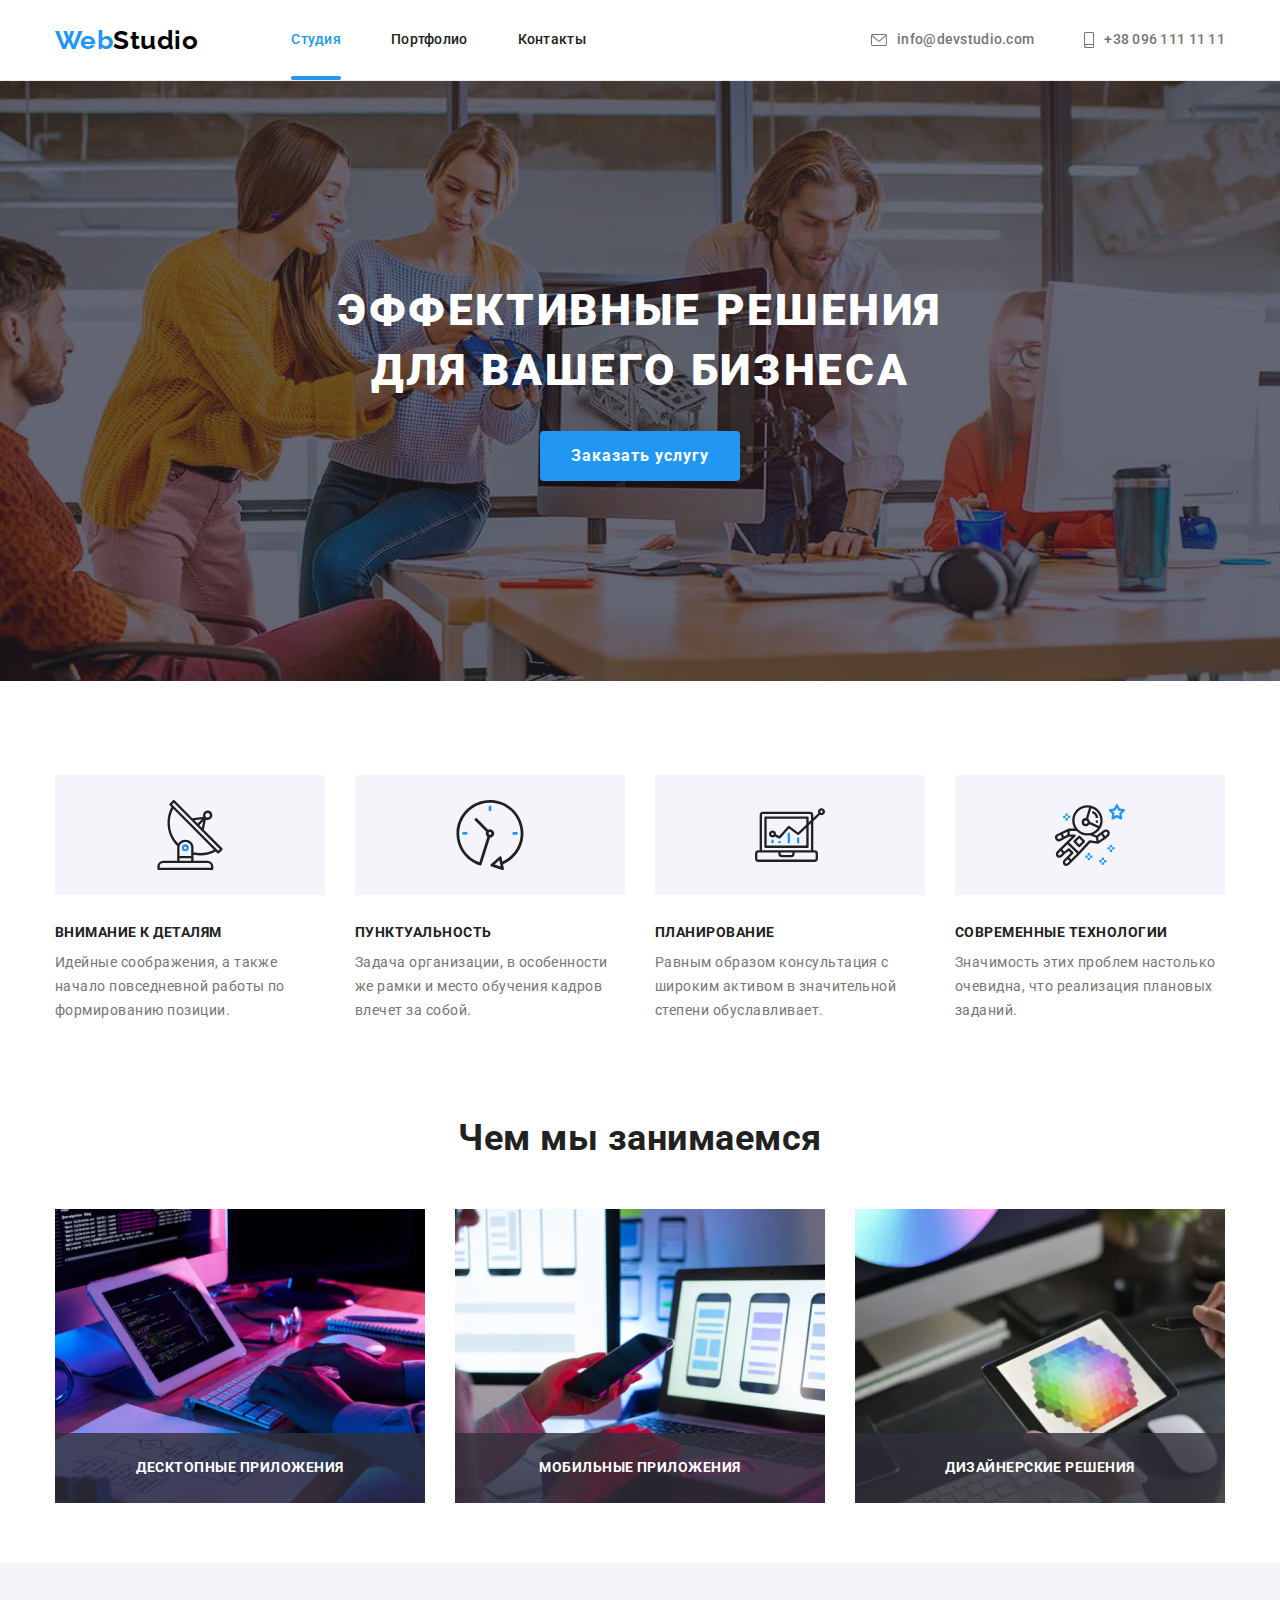
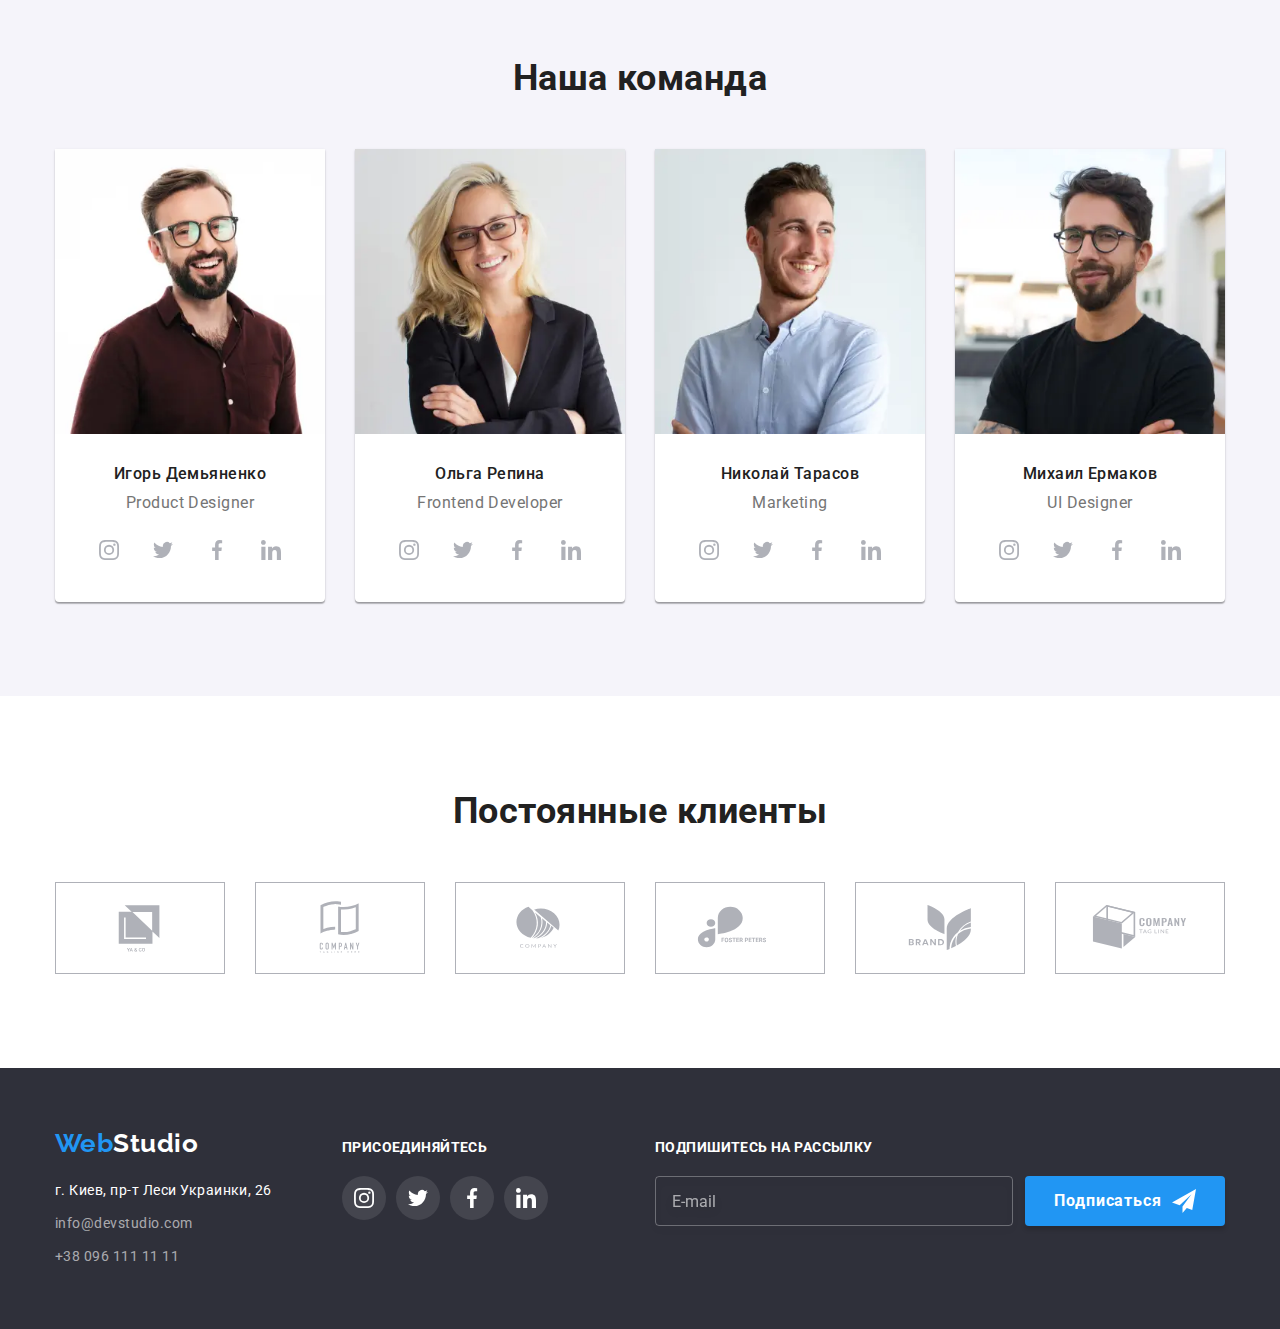
==== commit 854d9093: "change settings" ====
--- a/index.html
+++ b/index.html
@@ -744,7 +744,7 @@
         </div>
     </div>
 
-    <script src="./js/modal.js"></script>
-    <script src="./js/mobile-menu.js"></script>
+    <script src="./js/modal.js" type="module"></script>
+    <script src="./js/mobile-menu.js" type="module"></script>
 </body>
 </html>
--- a/css/main.min.css
+++ b/css/main.min.css
@@ -1 +1 @@
-.container{margin-left:auto;margin-right:auto;padding-left:15px;padding-right:15px}@media screen and (max-width: 767px){.container{max-width:480px}}@media screen and (min-width: 768px){.container{width:768px}}@media screen and (min-width: 1200px){.container{width:1200px}}.portfolio-set,.buttons-list,.address__list,.regular-costumers-list,.social-links,.our-team-list,.doings-list,.peculiarities-list,.menu-social-links,.contacts-list,.site-nav-list{list-style:none}.portfolio-card__title,.our-team-list__title,.peculiarities-list__title,.section__title{color:#212121}.section__title{margin-bottom:30px;font-weight:700;font-size:28px;line-height:1.17;text-align:center}@media screen and (min-width: 1200px){.section__title{margin-bottom:50px;font-size:36px}}.address__link,.menu-social-links__link,.contacts-list__link,.site-nav-list__link,.logo-link{text-decoration:none;color:inherit;-webkit-transition:color 250ms cubic-bezier(0.4, 0, 0.2, 1);transition:color 250ms cubic-bezier(0.4, 0, 0.2, 1)}.address__link:hover,.menu-social-links__link:hover,.contacts-list__link:hover,.site-nav-list__link:hover,.logo-link:hover,.address__link:focus,.menu-social-links__link:focus,.contacts-list__link:focus,.site-nav-list__link:focus,.logo-link:focus{color:#2196f3}.user-form-policy__checkbox,.regular-costumers-list__descr--visually-hidden,.social-linls__descr--visually-hidden,.section__title--visually-hidden{position:absolute;width:1px;height:1px;margin:-1px;border:0;padding:0;white-space:nowrap;-webkit-clip-path:inset(100%);clip-path:inset(100%);clip:rect(0 0 0 0);overflow:hidden}.portfolio-card__image,.our-team-list__image,.doings-list__image{display:block;max-width:100%;width:100%;height:auto}.contacts-list__item,.site-nav-list__item{font-weight:500;letter-spacing:.02em}@media screen and (min-width: 768px){.contacts-list__item,.site-nav-list__item{font-size:14px;line-height:1.14}}.mailing-form__label,.join-links__text{display:block;margin-bottom:20px;font-weight:700;font-size:14px;line-height:1.14;letter-spacing:.03em;text-transform:uppercase;color:#fff}html{scroll-behavior:smooth}body{background-color:#fff;color:#757575;font-family:"Roboto",sans-serif;letter-spacing:.03em}body.modal--open{overflow:hidden}h1,h2,h3,h4,h5,h6{margin:0}ul{padding:0;margin:0}p{margin:0}.button{width:200px;padding:10px 0;-webkit-box-shadow:0px 4px 4px rgba(0,0,0,.15);box-shadow:0px 4px 4px rgba(0,0,0,.15);border-radius:4px;border:none;font-weight:700;font-size:16px;line-height:1.88;letter-spacing:.06em;text-align:center;color:#fff;background-color:#2196f3;cursor:pointer;-webkit-transition:background-color 250ms cubic-bezier(0.4, 0, 0.2, 1);transition:background-color 250ms cubic-bezier(0.4, 0, 0.2, 1)}.button:hover,.button:focus{background-color:#188ce8}.button--centered{display:-webkit-box;display:-ms-flexbox;display:flex;-webkit-box-align:center;-ms-flex-align:center;align-items:center;-webkit-box-pack:center;-ms-flex-pack:center;justify-content:center;margin:0 auto}.button__icon{fill:currentColor;margin-left:10px}.section{padding-top:60px;padding-bottom:60px}@media screen and (min-width: 1200px){.section{padding-top:94px;padding-bottom:94px}}.section--padding-top-removed{padding-top:0;padding-bottom:60px}.section--hidden{display:none}@media screen and (min-width: 1200px){.section--hidden{display:block}}.section--accent{background-color:#f5f4fa}.header{position:relative;border-bottom:1px solid #ececec}@media screen and (min-width: 768px){.container--centered{display:-webkit-box;display:-ms-flexbox;display:flex;-webkit-box-align:center;-ms-flex-align:center;align-items:center;-webkit-box-pack:center;-ms-flex-pack:center;justify-content:center}}.logo-link{display:block;color:#2196f3;font-family:"Raleway",sans-serif;font-weight:700;font-size:24px;line-height:1.17}@media screen and (min-width: 1200px){.logo-link{font-size:26px;line-height:1.19}}.logo-link--footer{margin-bottom:20px}.logo-link__text{color:#000}.logo-link__text--footer{color:#fff}.menu-button{display:block;padding:0;height:40px;border:none;background-color:rgba(0,0,0,0)}@media screen and (min-width: 768px){.menu-button{display:none}}.menu-button--is-open{position:fixed;top:10px;right:15px;z-index:51}.menu-button__icon{fill:currentColor;color:#212121;-webkit-transition:color 250ms cubic-bezier(0.4, 0, 0.2, 1);transition:color 250ms cubic-bezier(0.4, 0, 0.2, 1)}.menu-button:focus .menu-button__icon,.menu-button:hover .menu-button__icon{color:#2196f3}.menu-button--is-open .menu-button__icon-menu{display:none}.menu-button__icon-cross{display:none}.menu-button--is-open .menu-button__icon-cross{display:block}.menu-container{display:none}@media screen and (max-width: 767px){.menu-container{position:fixed;top:0;left:0;width:100%;height:100%;padding:48px 40px;background-color:#fff;z-index:50;overflow-y:scroll}.menu-container.menu-container--is-open{display:-webkit-box;display:-ms-flexbox;display:flex;-webkit-box-orient:vertical;-webkit-box-direction:normal;-ms-flex-direction:column;flex-direction:column}}.site-nav{display:-webkit-box;display:-ms-flexbox;display:flex;-webkit-box-align:center;-ms-flex-align:center;align-items:center}@media screen and (max-width: 767px){.site-nav{-webkit-box-pack:justify;-ms-flex-pack:justify;justify-content:space-between;padding:10px 0}}@media screen and (max-width: 767px){.site-nav-list{display:none}.menu-container--is-open .site-nav-list{display:block}}@media screen and (min-width: 768px){.site-nav-list{display:-webkit-box;display:-ms-flexbox;display:flex;-webkit-box-orient:horizontal;-webkit-box-direction:normal;-ms-flex-direction:row;flex-direction:row;margin-left:88px}}@media screen and (min-width: 1200px){.site-nav-list{margin-left:93px}}.site-nav-list__item{font-size:40px;line-height:1.18;color:#212121}@media screen and (max-width: 767px){.site-nav-list__item{margin-bottom:32px}}@media screen and (min-width: 768px){.site-nav-list__item{display:-webkit-box;display:-ms-flexbox;display:flex;font-size:14px;line-height:1.14}.site-nav-list__item:not(:last-child){margin-right:50px}}@media screen and (min-width: 768px){.site-nav-list__item--current{color:#2196f3}}.site-nav-list__link{position:relative}@media screen and (min-width: 768px){.site-nav-list__link{padding:32px 0}.site-nav-list__item--current .site-nav-list__link::after{content:"";position:absolute;left:0;bottom:0;display:block;width:100%;height:4px;background-color:#2196f3;border-radius:2px}}@media screen and (max-width: 767px){.contacts-list{display:none}.menu-container--is-open .contacts-list{display:block;margin-top:auto}}@media screen and (min-width: 768px){.contacts-list{margin-left:auto}}@media screen and (min-width: 1200px){.contacts-list{display:-webkit-box;display:-ms-flexbox;display:flex}}.contacts-list__item{font-size:24px;line-height:1.17}@media screen and (max-width: 767px){.contacts-list__item:first-child{margin-bottom:32px}.contacts-list__item:last-child{margin-bottom:64px}}@media screen and (min-width: 768px)and (max-width: 1199px){.contacts-list__item{font-size:12px;line-height:1.14}.contacts-list__item:not(:last-child){margin-bottom:10px}}@media screen and (min-width: 1200px){.contacts-list__item{font-size:14px;line-height:1.14}.contacts-list__item:not(:last-child){margin-right:50px}}@media screen and (max-width: 767px){.contacts-list__item--active{font-size:34px;line-height:1.18;color:#2196f3}}@media screen and (min-width: 768px){.contacts-list__link{display:-webkit-box;display:-ms-flexbox;display:flex;-webkit-box-align:center;-ms-flex-align:center;align-items:center}}@media screen and (min-width: 1200px){.contacts-list__link{-webkit-box-pack:center;-ms-flex-pack:center;justify-content:center;padding:32px 0}}.contacts-list__icon{display:none}@media screen and (min-width: 768px){.contacts-list__icon{display:-webkit-box;display:-ms-flexbox;display:flex;margin-right:10px;fill:currentColor}}.menu-social-links{display:-webkit-box;display:-ms-flexbox;display:flex;-ms-flex-wrap:wrap;flex-wrap:wrap}.menu-social-links__item{font-weight:500;font-size:18px;line-height:1.22;letter-spacing:.02em;color:#2196f3}.menu-social-links__item:not(:last-child){padding-right:10px;border-right:1px solid rgba(33,33,33,.2)}.menu-social-links__item:not(:first-child){padding-left:10px}.hero{padding:118px 0;max-width:480px;height:400px;margin-left:auto;margin-right:auto;text-align:center;background-color:#2f303a;background-image:-webkit-gradient(linear, left top, right top, from(rgba(47, 48, 58, 0.4)), to(rgba(47, 48, 58, 0.4))),url(../images/hero-480.jpg);background-image:linear-gradient(to right, rgba(47, 48, 58, 0.4), rgba(47, 48, 58, 0.4)),url(../images/hero-480.jpg);background-size:cover;background-repeat:no-repeat;background-position:center}@media(min-device-pixel-ratio: 2),(-webkit-min-device-pixel-ratio: 2),(min-resolution: 192dpi),(min-resolution: 2dppx){.hero{background-image:-webkit-gradient(linear, left top, right top, from(rgba(47, 48, 58, 0.4)), to(rgba(47, 48, 58, 0.4))),url(../images/hero-480@2x.jpg);background-image:linear-gradient(to right, rgba(47, 48, 58, 0.4), rgba(47, 48, 58, 0.4)),url(../images/hero-480@2x.jpg)}}@media(min-device-pixel-ratio: 3),(-webkit-min-device-pixel-ratio: 3),(min-resolution: 288dpi),(min-resolution: 3dppx){.hero{background-image:-webkit-gradient(linear, left top, right top, from(rgba(47, 48, 58, 0.4)), to(rgba(47, 48, 58, 0.4))),url(../images/hero-480@3x.jpg);background-image:linear-gradient(to right, rgba(47, 48, 58, 0.4), rgba(47, 48, 58, 0.4)),url(../images/hero-480@3x.jpg)}}@media screen and (min-width: 768px){.hero{padding:118px 0;max-width:768px;height:400px;background-image:-webkit-gradient(linear, left top, right top, from(rgba(47, 48, 58, 0.4)), to(rgba(47, 48, 58, 0.4))),url(../images/hero-768.jpg);background-image:linear-gradient(to right, rgba(47, 48, 58, 0.4), rgba(47, 48, 58, 0.4)),url(../images/hero-768.jpg)}}@media screen and (min-width: 768px)and (min-device-pixel-ratio: 2),screen and (min-width: 768px)and (-webkit-min-device-pixel-ratio: 2),screen and (min-width: 768px)and (min-resolution: 192dpi),screen and (min-width: 768px)and (min-resolution: 2dppx){.hero{background-image:-webkit-gradient(linear, left top, right top, from(rgba(47, 48, 58, 0.4)), to(rgba(47, 48, 58, 0.4))),url(../images/hero-768@2x.jpg);background-image:linear-gradient(to right, rgba(47, 48, 58, 0.4), rgba(47, 48, 58, 0.4)),url(../images/hero-768@2x.jpg)}}@media screen and (min-width: 768px)and (min-device-pixel-ratio: 3),screen and (min-width: 768px)and (-webkit-min-device-pixel-ratio: 3),screen and (min-width: 768px)and (min-resolution: 288dpi),screen and (min-width: 768px)and (min-resolution: 3dppx){.hero{background-image:-webkit-gradient(linear, left top, right top, from(rgba(47, 48, 58, 0.4)), to(rgba(47, 48, 58, 0.4))),url(../images/hero-768@3x.jpg);background-image:linear-gradient(to right, rgba(47, 48, 58, 0.4), rgba(47, 48, 58, 0.4)),url(../images/hero-768@3x.jpg)}}@media screen and (min-width: 1200px){.hero{padding:200px 0;max-width:1600px;height:600px;background-image:-webkit-gradient(linear, left top, right top, from(rgba(47, 48, 58, 0.4)), to(rgba(47, 48, 58, 0.4))),url(../images/hero-1200.jpg);background-image:linear-gradient(to right, rgba(47, 48, 58, 0.4), rgba(47, 48, 58, 0.4)),url(../images/hero-1200.jpg)}}@media screen and (min-width: 1200px)and (min-device-pixel-ratio: 2),screen and (min-width: 1200px)and (-webkit-min-device-pixel-ratio: 2),screen and (min-width: 1200px)and (min-resolution: 192dpi),screen and (min-width: 1200px)and (min-resolution: 2dppx){.hero{background-image:-webkit-gradient(linear, left top, right top, from(rgba(47, 48, 58, 0.4)), to(rgba(47, 48, 58, 0.4))),url(../images/hero-1200@2x.jpg);background-image:linear-gradient(to right, rgba(47, 48, 58, 0.4), rgba(47, 48, 58, 0.4)),url(../images/hero-1200@2x.jpg)}}@media screen and (min-width: 1200px)and (min-device-pixel-ratio: 3),screen and (min-width: 1200px)and (-webkit-min-device-pixel-ratio: 3),screen and (min-width: 1200px)and (min-resolution: 288dpi),screen and (min-width: 1200px)and (min-resolution: 3dppx){.hero{background-image:-webkit-gradient(linear, left top, right top, from(rgba(47, 48, 58, 0.4)), to(rgba(47, 48, 58, 0.4))),url(../images/hero-1200@3x.jpg);background-image:linear-gradient(to right, rgba(47, 48, 58, 0.4), rgba(47, 48, 58, 0.4)),url(../images/hero-1200@3x.jpg)}}.hero__title{-webkit-box-sizing:content-box;box-sizing:content-box;margin:0 auto 30px;font-weight:900;font-size:26px;line-height:1.62;letter-spacing:.06em;text-transform:uppercase;color:#fff}@media screen and (min-width: 768px){.hero__title{width:360px;font-size:26px;line-height:1.62}}@media screen and (min-width: 1200px){.hero__title{width:696px;font-size:44px;line-height:1.36}}@media screen and (min-width: 768px){.peculiarities-list{display:-webkit-box;display:-ms-flexbox;display:flex;-webkit-box-align:center;-ms-flex-align:center;align-items:center;-webkit-box-pack:center;-ms-flex-pack:center;justify-content:center}}@media screen and (min-width: 768px)and (max-width: 1199px){.peculiarities-list{-ms-flex-wrap:wrap;flex-wrap:wrap;-webkit-box-align:baseline;-ms-flex-align:baseline;align-items:baseline;margin-top:-30px;margin-left:-30px}}@media screen and (max-width: 767px){.peculiarities-list__item:not(:last-child){margin-bottom:30px}}@media screen and (min-width: 768px)and (max-width: 1199px){.peculiarities-list__item{margin-top:30px;margin-left:30px;-ms-flex-preferred-size:calc((100% - 60px)/2);flex-basis:calc((100% - 60px)/2)}}@media screen and (min-width: 1200px){.peculiarities-list__item{-ms-flex-preferred-size:calc((100% - 90px)/4);flex-basis:calc((100% - 90px)/4)}.peculiarities-list__item:not(:last-child){margin-right:30px}}.peculiarities-list__icon{display:-webkit-box;display:-ms-flexbox;display:flex;-webkit-box-align:center;-ms-flex-align:center;align-items:center;-webkit-box-pack:center;-ms-flex-pack:center;justify-content:center;margin-bottom:30px;width:100%;height:120px;background-color:#f5f4fa}@media screen and (min-width: 1200px){.peculiarities-list__icon{width:270px}}.peculiarities-list__title{margin-bottom:10px;font-weight:700;font-size:14px;line-height:1.14;text-transform:uppercase}@media screen and (max-width: 767px){.peculiarities-list__title{text-align:center}}.peculiarities-list__text{font-size:14px;line-height:1.71}.doings-list{display:-webkit-box;display:-ms-flexbox;display:flex;-webkit-box-align:center;-ms-flex-align:center;align-items:center;-webkit-box-pack:center;-ms-flex-pack:center;justify-content:center}.doings-list__item{position:relative}.doings-list__item:not(:last-child){margin-right:30px}.doings-list__description{position:absolute;left:0;bottom:0;display:-webkit-box;display:-ms-flexbox;display:flex;-webkit-box-align:center;-ms-flex-align:center;align-items:center;-webkit-box-pack:center;-ms-flex-pack:center;justify-content:center;height:70px;width:100%;font-weight:700;font-size:14px;line-height:1.14;text-transform:uppercase;color:#fff;background-color:rgba(47,48,58,.8)}@media screen and (min-width: 768px){.our-team-list{display:-webkit-box;display:-ms-flexbox;display:flex;-webkit-box-align:center;-ms-flex-align:center;align-items:center;-webkit-box-pack:center;-ms-flex-pack:center;justify-content:center}}@media screen and (min-width: 768px)and (max-width: 1199px){.our-team-list{-ms-flex-wrap:wrap;flex-wrap:wrap;margin-top:-30px;margin-left:-30px}}.our-team-list__item{-webkit-box-shadow:0px 1px 3px rgba(0,0,0,.12),0px 1px 1px rgba(0,0,0,.14),0px 2px 1px rgba(0,0,0,.2);box-shadow:0px 1px 3px rgba(0,0,0,.12),0px 1px 1px rgba(0,0,0,.14),0px 2px 1px rgba(0,0,0,.2);border-radius:0px 0px 4px 4px;background-color:#fff}@media screen and (max-width: 767px){.our-team-list__item:not(:last-child){margin-bottom:30px}}@media screen and (min-width: 768px)and (max-width: 1199px){.our-team-list__item{margin-top:30px;margin-left:30px;-ms-flex-preferred-size:calc((100% - 60px)/2);flex-basis:calc((100% - 60px)/2)}}@media screen and (min-width: 1200px){.our-team-list__item{-ms-flex-preferred-size:calc((100% - 90px)/4);flex-basis:calc((100% - 90px)/4)}.our-team-list__item:not(:last-child){margin-right:30px}}.our-team-list__card{padding-top:30px;padding-bottom:24px}@media screen and (min-width: 1200px){.our-team-list__card{padding:30px 32px}}.our-team-list__text,.our-team-list__title{font-size:16px;line-height:1.19;text-align:center}.our-team-list__title{margin-bottom:10px;font-weight:500}.our-team-list__text{margin-bottom:16px}.social-links{display:-webkit-box;display:-ms-flexbox;display:flex;-webkit-box-align:center;-ms-flex-align:center;align-items:center;-webkit-box-pack:center;-ms-flex-pack:center;justify-content:center}.social-links__item{width:44px;height:44px}.social-links__item:not(:last-child){margin-right:10px}.social-links__link{display:-webkit-box;display:-ms-flexbox;display:flex;-webkit-box-align:center;-ms-flex-align:center;align-items:center;-webkit-box-pack:center;-ms-flex-pack:center;justify-content:center;padding:12px;width:100%;height:100%;border:none;border-radius:50%;color:#afb1b8;-webkit-transition:color 250ms cubic-bezier(0.4, 0, 0.2, 1),background-color 250ms cubic-bezier(0.4, 0, 0.2, 1);transition:color 250ms cubic-bezier(0.4, 0, 0.2, 1),background-color 250ms cubic-bezier(0.4, 0, 0.2, 1)}.social-links__link:hover,.social-links__link:focus{color:#fff;background-color:#2196f3;outline:0px solid #fff}.social-links__link--footer{color:#fff;background-color:rgba(255,255,255,.1);border-radius:50%}.social-links__icon{fill:currentColor}.regular-costumers-list{display:-webkit-box;display:-ms-flexbox;display:flex;-webkit-box-align:center;-ms-flex-align:center;align-items:center;-webkit-box-pack:center;-ms-flex-pack:center;justify-content:center}@media screen and (max-width: 1199px){.regular-costumers-list{-ms-flex-wrap:wrap;flex-wrap:wrap;margin-left:-30px;margin-top:-30px}}.regular-costumers-list__item{height:92px;-ms-flex-preferred-size:calc((100% - 60px)/2);flex-basis:calc((100% - 60px)/2);margin-left:30px;margin-top:30px}@media screen and (min-width: 768px){.regular-costumers-list__item{-ms-flex-preferred-size:calc((100% - 90px)/3);flex-basis:calc((100% - 90px)/3)}}@media screen and (min-width: 1200px){.regular-costumers-list__item{width:170px}.regular-costumers-list__item:not(:last-child){margin-right:30px}}.regular-costumers-list__link{display:-webkit-inline-box;display:-ms-inline-flexbox;display:inline-flex;-webkit-box-align:center;-ms-flex-align:center;align-items:center;-webkit-box-pack:center;-ms-flex-pack:center;justify-content:center;width:100%;height:100%;border-width:1px;border-style:solid;color:#afb1b8;-webkit-transition:color 250ms cubic-bezier(0.4, 0, 0.2, 1),border-color 250ms cubic-bezier(0.4, 0, 0.2, 1);transition:color 250ms cubic-bezier(0.4, 0, 0.2, 1),border-color 250ms cubic-bezier(0.4, 0, 0.2, 1)}.regular-costumers-list__link:hover,.regular-costumers-list__link:focus{color:#2196f3;border-color:#2196f3;outline:0px solid #fff}.regular-costumers-list__icon{fill:currentColor}.footer{padding-top:60px;padding-bottom:60px;background-color:#2f303a}@media screen and (min-width: 1200px){.footer__container{display:-webkit-box;display:-ms-flexbox;display:flex;-webkit-box-align:baseline;-ms-flex-align:baseline;align-items:baseline}}@media screen and (min-width: 768px){.footer__box{display:-webkit-box;display:-ms-flexbox;display:flex;-webkit-box-align:baseline;-ms-flex-align:baseline;align-items:baseline}}@media screen and (min-width: 768px)and (max-width: 1199px){.footer__box{-ms-flex-pack:distribute;justify-content:space-around;margin-bottom:60px}}@media screen and (max-width: 767px){.address{margin-bottom:60px}}@media screen and (max-width: 1199px){.address{text-align:center}}@media screen and (min-width: 1200px){.address{margin-right:70px}}.address__contacts{font-style:normal}.address__item:not(:last-child){margin-bottom:8px}@media screen and (min-width: 1200px){.address__item:not(:last-child){margin-bottom:9px}}.address__link{font-size:14px;line-height:1.71;color:#fff}.address__link--transparency{color:rgba(255,255,255,.6)}@media screen and (max-width: 767px){.join-links{margin-bottom:60px}}@media screen and (max-width: 1199px){.join-links__text{text-align:center}}@media screen and (max-width: 1199px){.mailing-form{text-align:center}}@media screen and (min-width: 1200px){.mailing-form{margin-left:auto}}@media screen and (min-width: 1200px){.mailing-form__send-block{display:-webkit-box;display:-ms-flexbox;display:flex;-webkit-box-orient:horizontal;-webkit-box-direction:normal;-ms-flex-direction:row;flex-direction:row}}.mailing-form__input{padding:0 0 0 16px;width:100%;height:50px;color:#fff;font-weight:400;font-size:16px;line-height:1.25;border-width:1px;border-style:solid;border-color:rgba(255,255,255,.3);border-radius:4px;-webkit-filter:drop-shadow(0px 4px 4px rgba(0, 0, 0, 0.15));filter:drop-shadow(0px 4px 4px rgba(0, 0, 0, 0.15));background-color:rgba(0,0,0,0)}.mailing-form__input:focus{outline:1px solid #fff}.mailing-form__input::-webkit-input-placeholder{color:rgba(255,255,255,.6)}.mailing-form__input::-moz-placeholder{color:rgba(255,255,255,.6)}.mailing-form__input:-ms-input-placeholder{color:rgba(255,255,255,.6)}.mailing-form__input::-ms-input-placeholder{color:rgba(255,255,255,.6)}.mailing-form__input::placeholder{color:rgba(255,255,255,.6)}@media screen and (min-width: 768px)and (max-width: 1199px){.mailing-form__input{width:450px}}@media screen and (max-width: 1199px){.mailing-form__input{margin-bottom:20px}}@media screen and (min-width: 1200px){.mailing-form__input{margin-right:12px;width:358px}}.backdrop{position:fixed;top:0;left:0;width:100%;height:100%;background-color:rgba(0,0,0,.1);overflow-y:scroll;opacity:1;visibility:visible;-webkit-transition:opacity 250ms cubic-bezier(0.4, 0, 0.2, 1),visibility 250ms cubic-bezier(0.4, 0, 0.2, 1);transition:opacity 250ms cubic-bezier(0.4, 0, 0.2, 1),visibility 250ms cubic-bezier(0.4, 0, 0.2, 1)}.backdrop--is-hidden{visibility:hidden;opacity:0;pointer-events:none}.modal{position:absolute;top:50%;left:50%;padding:40px;border-radius:4px;background-color:#fff;-webkit-box-shadow:0px 1px 3px rgba(0,0,0,.12),0px 1px 1px rgba(0,0,0,.14),0px 2px 1px rgba(0,0,0,.2);box-shadow:0px 1px 3px rgba(0,0,0,.12),0px 1px 1px rgba(0,0,0,.14),0px 2px 1px rgba(0,0,0,.2);-webkit-transform:translate(-50%, -50%) scale(1);transform:translate(-50%, -50%) scale(1);-webkit-transition:-webkit-transform 250ms cubic-bezier(0.4, 0, 0.2, 1);transition:-webkit-transform 250ms cubic-bezier(0.4, 0, 0.2, 1);transition:transform 250ms cubic-bezier(0.4, 0, 0.2, 1);transition:transform 250ms cubic-bezier(0.4, 0, 0.2, 1), -webkit-transform 250ms cubic-bezier(0.4, 0, 0.2, 1)}.backdrop--is-hidden .modal{-webkit-transform:translate(-50%, -50%) scale(0.5);transform:translate(-50%, -50%) scale(0.5)}@media screen and (max-height: 660px){.modal{top:15px;-webkit-transform:translate(-50%, 0);transform:translate(-50%, 0)}}@media screen and (max-width: 1199px){.modal{max-width:450px;width:100%}}.modal-close-button{position:absolute;right:8px;top:8px;width:30px;height:30px;border:1px solid rgba(0,0,0,.1);border-radius:50%;background-color:inherit;cursor:pointer;-webkit-transition:color 250ms cubic-bezier(0.4, 0, 0.2, 1);transition:color 250ms cubic-bezier(0.4, 0, 0.2, 1)}.modal-close-button:hover,.modal-close-button:focus{color:#2196f3}.modal-close-button__icon{display:-webkit-box;display:-ms-flexbox;display:flex;-webkit-box-align:center;-ms-flex-align:center;align-items:center;-webkit-box-pack:center;-ms-flex-pack:center;justify-content:center;fill:currentColor}.user-form{width:100%}.user-form__title{margin-bottom:12px;font-weight:700;font-size:20px;line-height:1.5;text-align:center;color:#212121}@media screen and (min-width: 1200px){.user-form__title{line-height:1.15}}.user-form__field{display:-webkit-box;display:-ms-flexbox;display:flex;-webkit-box-orient:vertical;-webkit-box-direction:normal;-ms-flex-direction:column;flex-direction:column}.user-form__field:not(:last-child){margin-bottom:10px}.user-form__field--comment{margin-bottom:20px}.user-form__label{margin-bottom:4px;font-weight:400;font-size:12px;line-height:1.17;letter-spacing:.01em}.user-form__input-box{position:relative;color:#212121;-webkit-transition:color 250ms cubic-bezier(0.4, 0, 0.2, 1);transition:color 250ms cubic-bezier(0.4, 0, 0.2, 1)}.user-form__input-box:hover,.user-form__label:hover+.user-form__input-box{color:#2196f3}.user-form__comment,.user-form__input{display:block;width:100%;padding:12px;padding-left:42px;color:#212121;border:1px solid rgba(33,33,33,.2);border-radius:4px;cursor:pointer;-webkit-transition:border-color 250ms cubic-bezier(0.4, 0, 0.2, 1),outline 250ms cubic-bezier(0.4, 0, 0.2, 1);transition:border-color 250ms cubic-bezier(0.4, 0, 0.2, 1),outline 250ms cubic-bezier(0.4, 0, 0.2, 1)}.user-form__comment:hover,.user-form__input:hover,.user-form__comment:focus,.user-form__input:focus{border-color:#2196f3;outline:1px solid #2196f3}.user-form__icon{position:absolute;top:50%;left:12px;display:inline-block;fill:currentColor;-webkit-transform:translateY(-50%);transform:translateY(-50%);-webkit-transition:color 250ms cubic-bezier(0.4, 0, 0.2, 1);transition:color 250ms cubic-bezier(0.4, 0, 0.2, 1)}.user-form__input:hover+.user-form__icon,.user-form__input:focus+.user-form__icon{color:#2196f3}.user-form__comment{padding:12px 16px;resize:none;font-weight:400;font-size:14px;line-height:1.14;letter-spacing:.01em}.user-form__comment::-webkit-input-placeholder{color:rgba(117,117,117,.5)}.user-form__comment::-moz-placeholder{color:rgba(117,117,117,.5)}.user-form__comment:-ms-input-placeholder{color:rgba(117,117,117,.5)}.user-form__comment::-ms-input-placeholder{color:rgba(117,117,117,.5)}.user-form__comment::placeholder{color:rgba(117,117,117,.5)}.user-form-policy{display:-webkit-box;display:-ms-flexbox;display:flex;-webkit-box-align:center;-ms-flex-align:center;align-items:center;-ms-flex-pack:distribute;justify-content:space-around;margin-bottom:30px;font-weight:400;font-size:12px;line-height:1.17}@media screen and (min-width: 1200px){.user-form-policy{font-size:14px;line-height:1.71}}.user-form-policy__icon-box{position:relative;margin-right:5px;width:16px;height:15px;border:2px solid #212121;border-radius:4px;-webkit-transition:background-color 250ms cubic-bezier(0.4, 0, 0.2, 1),border-color 250ms cubic-bezier(0.4, 0, 0.2, 1);transition:background-color 250ms cubic-bezier(0.4, 0, 0.2, 1),border-color 250ms cubic-bezier(0.4, 0, 0.2, 1)}.user-form-policy__checkbox:checked+.user-form-policy__icon-box{background-color:#2196f3;border-color:#2196f3}.user-form-policy__icon{position:absolute;top:50%;left:50%;-webkit-transform:translate(-50%, -50%);transform:translate(-50%, -50%)}.user-form-policy__link{color:#2196f3}.buttons-list{display:-webkit-box;display:-ms-flexbox;display:flex;-ms-flex-wrap:wrap;flex-wrap:wrap;margin-bottom:25px}@media screen and (min-width: 768px){.buttons-list{-webkit-box-pack:center;-ms-flex-pack:center;justify-content:center;margin-bottom:30px}}@media screen and (min-width: 1200px){.buttons-list{margin-bottom:50px}}.buttons-list__item:not(:last-child){margin-right:8px}@media screen and (max-width: 767px){.buttons-list__item{margin-bottom:15px}}.buttons-list__button{padding:6px 22px;border-radius:4px;border:none;font-weight:500;font-size:16px;line-height:1.62;color:#212121;background:#f5f4fa;cursor:pointer;-webkit-transition:color 250ms cubic-bezier(0.4, 0, 0.2, 1),background-color 250ms cubic-bezier(0.4, 0, 0.2, 1),-webkit-box-shadow 250ms cubic-bezier(0.4, 0, 0.2, 1);transition:color 250ms cubic-bezier(0.4, 0, 0.2, 1),background-color 250ms cubic-bezier(0.4, 0, 0.2, 1),-webkit-box-shadow 250ms cubic-bezier(0.4, 0, 0.2, 1);transition:color 250ms cubic-bezier(0.4, 0, 0.2, 1),background-color 250ms cubic-bezier(0.4, 0, 0.2, 1),box-shadow 250ms cubic-bezier(0.4, 0, 0.2, 1);transition:color 250ms cubic-bezier(0.4, 0, 0.2, 1),background-color 250ms cubic-bezier(0.4, 0, 0.2, 1),box-shadow 250ms cubic-bezier(0.4, 0, 0.2, 1),-webkit-box-shadow 250ms cubic-bezier(0.4, 0, 0.2, 1)}.buttons-list__button:hover,.buttons-list__button:focus{color:#fff;background-color:#2196f3;-webkit-box-shadow:0px 3px 1px rgba(0,0,0,.1),0px 1px 2px rgba(0,0,0,.08),0px 2px 2px rgba(0,0,0,.12);box-shadow:0px 3px 1px rgba(0,0,0,.1),0px 1px 2px rgba(0,0,0,.08),0px 2px 2px rgba(0,0,0,.12)}.portfolio-set{display:-webkit-box;display:-ms-flexbox;display:flex;-ms-flex-wrap:wrap;flex-wrap:wrap}@media screen and (min-width: 768px){.portfolio-set{margin-left:-30px;margin-top:-30px}}@media screen and (max-width: 1199px){.portfolio-set{max-width:768px}}@media screen and (max-width: 767px){.portfolio-card{width:100%;max-width:480px}.portfolio-card:not(:last-child){margin-bottom:30px}}@media screen and (min-width: 768px){.portfolio-card{display:-webkit-box;display:-ms-flexbox;display:flex;-ms-flex-preferred-size:calc((100% - 60px)/2);flex-basis:calc((100% - 60px)/2);margin-left:30px;margin-top:30px}}@media screen and (min-width: 1200px){.portfolio-card{-ms-flex-preferred-size:calc((100% - 90px)/3);flex-basis:calc((100% - 90px)/3)}}.portfolio-card__link{text-decoration:none;color:inherit;-webkit-transition:-webkit-box-shadow 250ms cubic-bezier(0.4, 0, 0.2, 1);transition:-webkit-box-shadow 250ms cubic-bezier(0.4, 0, 0.2, 1);transition:box-shadow 250ms cubic-bezier(0.4, 0, 0.2, 1);transition:box-shadow 250ms cubic-bezier(0.4, 0, 0.2, 1), -webkit-box-shadow 250ms cubic-bezier(0.4, 0, 0.2, 1)}.portfolio-card__link:hover,.portfolio-card__link:focus{display:block;-webkit-box-shadow:0px 1px 1px rgba(0,0,0,.12),0px 4px 4px rgba(0,0,0,.06),1px 4px 6px rgba(0,0,0,.16);box-shadow:0px 1px 1px rgba(0,0,0,.12),0px 4px 4px rgba(0,0,0,.06),1px 4px 6px rgba(0,0,0,.16)}.portfolio-card__image-box{position:relative;overflow:hidden}.portfolio-card__description{display:-webkit-box;display:-ms-flexbox;display:flex;-webkit-box-align:center;-ms-flex-align:center;align-items:center;-webkit-box-pack:center;-ms-flex-pack:center;justify-content:center;position:absolute;left:0;top:0;width:100%;height:100%;padding-right:24px;padding-left:24px;line-height:1.56;color:#fff;background-color:rgba(33,150,243,.9);-webkit-transform:translateY(100%);transform:translateY(100%);-webkit-transition:-webkit-transform 250ms cubic-bezier(0.4, 0, 0.2, 1);transition:-webkit-transform 250ms cubic-bezier(0.4, 0, 0.2, 1);transition:transform 250ms cubic-bezier(0.4, 0, 0.2, 1);transition:transform 250ms cubic-bezier(0.4, 0, 0.2, 1), -webkit-transform 250ms cubic-bezier(0.4, 0, 0.2, 1)}.portfolio-card__link:hover .portfolio-card__description{-webkit-transform:translateY(0);transform:translateY(0)}.portfolio-card__content-box{-ms-flex-preferred-size:100%;flex-basis:100%;padding:20px 24px;border-width:1px;border-style:solid;border-color:#eee;border-top:none;background:#fff}.portfolio-card__title{margin-bottom:4px;font-weight:700;font-size:18px;line-height:2;letter-spacing:.06em;color:#212121}.portfolio-card__text{font-size:16px;line-height:1.88}/*# sourceMappingURL=main.min.css.map */+.container{margin-left:auto;margin-right:auto;padding-left:15px;padding-right:15px}@media screen and (max-width: 767px){.container{max-width:480px}}@media screen and (min-width: 768px){.container{width:768px}}@media screen and (min-width: 1200px){.container{width:1200px}}.portfolio-set,.buttons-list,.address__list,.regular-costumers-list,.social-links,.our-team-list,.doings-list,.peculiarities-list,.menu-social-links,.contacts-list,.site-nav-list{list-style:none}.portfolio-card__title,.our-team-list__title,.peculiarities-list__title,.section__title{color:#212121}.section__title{margin-bottom:30px;font-weight:700;font-size:28px;line-height:1.17;text-align:center}@media screen and (min-width: 1200px){.section__title{margin-bottom:50px;font-size:36px}}.address__link,.menu-social-links__link,.contacts-list__link,.site-nav-list__link,.logo-link{text-decoration:none;color:inherit;-webkit-transition:color 250ms cubic-bezier(0.4, 0, 0.2, 1);transition:color 250ms cubic-bezier(0.4, 0, 0.2, 1)}.address__link:hover,.menu-social-links__link:hover,.contacts-list__link:hover,.site-nav-list__link:hover,.logo-link:hover,.address__link:focus,.menu-social-links__link:focus,.contacts-list__link:focus,.site-nav-list__link:focus,.logo-link:focus{color:#2196f3}.user-form-policy__checkbox,.regular-costumers-list__descr--visually-hidden,.social-linls__descr--visually-hidden,.section__title--visually-hidden{position:absolute;width:1px;height:1px;margin:-1px;border:0;padding:0;white-space:nowrap;-webkit-clip-path:inset(100%);clip-path:inset(100%);clip:rect(0 0 0 0);overflow:hidden}.portfolio-card__image,.our-team-list__image,.doings-list__image{display:block;max-width:100%;width:100%;height:auto}.contacts-list__item,.site-nav-list__item{font-weight:500;letter-spacing:.02em}@media screen and (min-width: 768px){.contacts-list__item,.site-nav-list__item{font-size:14px;line-height:1.14}}.mailing-form__label,.join-links__text{display:block;margin-bottom:20px;font-weight:700;font-size:14px;line-height:1.14;letter-spacing:.03em;text-transform:uppercase;color:#fff}html{scroll-behavior:smooth}body{background-color:#fff;color:#757575;font-family:"Roboto",sans-serif;letter-spacing:.03em}body.modal--open{overflow:hidden}h1,h2,h3,h4,h5,h6{margin:0}ul{padding:0;margin:0}p{margin:0}.button{width:200px;padding:10px 0;-webkit-box-shadow:0px 4px 4px rgba(0,0,0,.15);box-shadow:0px 4px 4px rgba(0,0,0,.15);border-radius:4px;border:none;font-weight:700;font-size:16px;line-height:1.88;letter-spacing:.06em;text-align:center;color:#fff;background-color:#2196f3;cursor:pointer;-webkit-transition:background-color 250ms cubic-bezier(0.4, 0, 0.2, 1);transition:background-color 250ms cubic-bezier(0.4, 0, 0.2, 1)}.button:hover,.button:focus{background-color:#188ce8}.button--centered{display:-webkit-box;display:-ms-flexbox;display:flex;-webkit-box-align:center;-ms-flex-align:center;align-items:center;-webkit-box-pack:center;-ms-flex-pack:center;justify-content:center;margin:0 auto}.button__icon{fill:currentColor;margin-left:10px}.section{padding-top:60px;padding-bottom:60px}@media screen and (min-width: 1200px){.section{padding-top:94px;padding-bottom:94px}}.section--padding-top-removed{padding-top:0;padding-bottom:60px}.section--hidden{display:none}@media screen and (min-width: 1200px){.section--hidden{display:block}}.section--accent{background-color:#f5f4fa}.header{position:relative;border-bottom:1px solid #ececec}@media screen and (min-width: 768px){.container--centered{display:-webkit-box;display:-ms-flexbox;display:flex;-webkit-box-align:center;-ms-flex-align:center;align-items:center;-webkit-box-pack:center;-ms-flex-pack:center;justify-content:center}}.logo-link{display:block;color:#2196f3;font-family:"Raleway",sans-serif;font-weight:700;font-size:24px;line-height:1.17}@media screen and (min-width: 1200px){.logo-link{font-size:26px;line-height:1.19}}.logo-link--footer{margin-bottom:20px}.logo-link__text{color:#000}.logo-link__text--footer{color:#fff}.menu-button{display:block;padding:0;height:40px;border:none;background-color:rgba(0,0,0,0)}@media screen and (min-width: 768px){.menu-button{display:none}}.menu-button--is-open{position:fixed;top:10px;right:15px;z-index:51}.menu-button__icon{fill:currentColor;color:#212121;-webkit-transition:color 250ms cubic-bezier(0.4, 0, 0.2, 1);transition:color 250ms cubic-bezier(0.4, 0, 0.2, 1)}.menu-button:focus .menu-button__icon,.menu-button:hover .menu-button__icon{color:#2196f3}.menu-button--is-open .menu-button__icon-menu{display:none}.menu-button__icon-cross{display:none}.menu-button--is-open .menu-button__icon-cross{display:block}.menu-container{display:none}@media screen and (max-width: 767px){.menu-container{position:fixed;top:0;left:0;width:100%;height:100%;padding:48px 40px;background-color:#fff;z-index:50;overflow-y:scroll}.menu-container.menu-container--is-open{display:-webkit-box;display:-ms-flexbox;display:flex;-webkit-box-orient:vertical;-webkit-box-direction:normal;-ms-flex-direction:column;flex-direction:column}}.site-nav{display:-webkit-box;display:-ms-flexbox;display:flex;-webkit-box-align:center;-ms-flex-align:center;align-items:center}@media screen and (max-width: 767px){.site-nav{-webkit-box-pack:justify;-ms-flex-pack:justify;justify-content:space-between;padding:10px 0}}@media screen and (max-width: 767px){.site-nav-list{display:none}.menu-container--is-open .site-nav-list{display:block}}@media screen and (min-width: 768px){.site-nav-list{display:-webkit-box;display:-ms-flexbox;display:flex;-webkit-box-orient:horizontal;-webkit-box-direction:normal;-ms-flex-direction:row;flex-direction:row;margin-left:88px}}@media screen and (min-width: 1200px){.site-nav-list{margin-left:93px}}.site-nav-list__item{font-size:40px;line-height:1.18;color:#212121}@media screen and (max-width: 767px){.site-nav-list__item{margin-bottom:32px}}@media screen and (min-width: 768px){.site-nav-list__item{display:-webkit-box;display:-ms-flexbox;display:flex;font-size:14px;line-height:1.14}.site-nav-list__item:not(:last-child){margin-right:50px}}@media screen and (min-width: 768px){.site-nav-list__item--current{color:#2196f3}}.site-nav-list__link{position:relative}@media screen and (min-width: 768px){.site-nav-list__link{padding:32px 0}.site-nav-list__item--current .site-nav-list__link::after{content:"";position:absolute;left:0;bottom:0;display:block;width:100%;height:4px;background-color:#2196f3;border-radius:2px}}@media screen and (max-width: 767px){.contacts-list{display:none}.menu-container--is-open .contacts-list{display:block;margin-top:auto}}@media screen and (min-width: 768px){.contacts-list{margin-left:auto}}@media screen and (min-width: 1200px){.contacts-list{display:-webkit-box;display:-ms-flexbox;display:flex}}.contacts-list__item{font-size:24px;line-height:1.17}@media screen and (max-width: 767px){.contacts-list__item:first-child{margin-bottom:32px}.contacts-list__item:last-child{margin-bottom:64px}}@media screen and (min-width: 768px)and (max-width: 1199px){.contacts-list__item{font-size:12px;line-height:1.14}.contacts-list__item:not(:last-child){margin-bottom:10px}}@media screen and (min-width: 1200px){.contacts-list__item{font-size:14px;line-height:1.14}.contacts-list__item:not(:last-child){margin-right:50px}}@media screen and (max-width: 767px){.contacts-list__item--active{font-size:34px;line-height:1.18;color:#2196f3}}@media screen and (min-width: 768px){.contacts-list__link{display:-webkit-box;display:-ms-flexbox;display:flex;-webkit-box-align:center;-ms-flex-align:center;align-items:center}}@media screen and (min-width: 1200px){.contacts-list__link{-webkit-box-pack:center;-ms-flex-pack:center;justify-content:center;padding:32px 0}}.contacts-list__icon{display:none}@media screen and (min-width: 768px){.contacts-list__icon{display:-webkit-box;display:-ms-flexbox;display:flex;margin-right:10px;fill:currentColor}}.menu-social-links{display:-webkit-box;display:-ms-flexbox;display:flex;-ms-flex-wrap:wrap;flex-wrap:wrap}.menu-social-links__item{font-weight:500;font-size:18px;line-height:1.22;letter-spacing:.02em;color:#2196f3}.menu-social-links__item:not(:last-child){padding-right:10px;border-right:1px solid rgba(33,33,33,.2)}.menu-social-links__item:not(:first-child){padding-left:10px}.hero{padding:118px 0;max-width:480px;height:400px;margin-left:auto;margin-right:auto;text-align:center;background-color:#2f303a;background-image:-webkit-gradient(linear, left top, right top, from(rgba(47, 48, 58, 0.4)), to(rgba(47, 48, 58, 0.4))),url(../images/hero-480.jpg);background-image:linear-gradient(to right, rgba(47, 48, 58, 0.4), rgba(47, 48, 58, 0.4)),url(../images/hero-480.jpg);background-size:cover;background-repeat:no-repeat;background-position:center}@media(min-device-pixel-ratio: 2),(-webkit-min-device-pixel-ratio: 2),(min-resolution: 192dpi),(min-resolution: 2dppx){.hero{background-image:-webkit-gradient(linear, left top, right top, from(rgba(47, 48, 58, 0.4)), to(rgba(47, 48, 58, 0.4))),url(../images/hero-480@2x.jpg);background-image:linear-gradient(to right, rgba(47, 48, 58, 0.4), rgba(47, 48, 58, 0.4)),url(../images/hero-480@2x.jpg)}}@media(min-device-pixel-ratio: 3),(-webkit-min-device-pixel-ratio: 3),(min-resolution: 288dpi),(min-resolution: 3dppx){.hero{background-image:-webkit-gradient(linear, left top, right top, from(rgba(47, 48, 58, 0.4)), to(rgba(47, 48, 58, 0.4))),url(../images/hero-480@3x.jpg);background-image:linear-gradient(to right, rgba(47, 48, 58, 0.4), rgba(47, 48, 58, 0.4)),url(../images/hero-480@3x.jpg)}}@media screen and (min-width: 768px){.hero{padding:118px 0;max-width:768px;height:400px;background-image:-webkit-gradient(linear, left top, right top, from(rgba(47, 48, 58, 0.4)), to(rgba(47, 48, 58, 0.4))),url(../images/hero-768.jpg);background-image:linear-gradient(to right, rgba(47, 48, 58, 0.4), rgba(47, 48, 58, 0.4)),url(../images/hero-768.jpg)}}@media screen and (min-width: 768px)and (min-device-pixel-ratio: 2),screen and (min-width: 768px)and (-webkit-min-device-pixel-ratio: 2),screen and (min-width: 768px)and (min-resolution: 192dpi),screen and (min-width: 768px)and (min-resolution: 2dppx){.hero{background-image:-webkit-gradient(linear, left top, right top, from(rgba(47, 48, 58, 0.4)), to(rgba(47, 48, 58, 0.4))),url(../images/hero-768@2x.jpg);background-image:linear-gradient(to right, rgba(47, 48, 58, 0.4), rgba(47, 48, 58, 0.4)),url(../images/hero-768@2x.jpg)}}@media screen and (min-width: 768px)and (min-device-pixel-ratio: 3),screen and (min-width: 768px)and (-webkit-min-device-pixel-ratio: 3),screen and (min-width: 768px)and (min-resolution: 288dpi),screen and (min-width: 768px)and (min-resolution: 3dppx){.hero{background-image:-webkit-gradient(linear, left top, right top, from(rgba(47, 48, 58, 0.4)), to(rgba(47, 48, 58, 0.4))),url(../images/hero-768@3x.jpg);background-image:linear-gradient(to right, rgba(47, 48, 58, 0.4), rgba(47, 48, 58, 0.4)),url(../images/hero-768@3x.jpg)}}@media screen and (min-width: 1200px){.hero{padding:200px 0;max-width:1600px;height:600px;background-image:-webkit-gradient(linear, left top, right top, from(rgba(47, 48, 58, 0.4)), to(rgba(47, 48, 58, 0.4))),url(../images/hero-1200.jpg);background-image:linear-gradient(to right, rgba(47, 48, 58, 0.4), rgba(47, 48, 58, 0.4)),url(../images/hero-1200.jpg)}}@media screen and (min-width: 1200px)and (min-device-pixel-ratio: 2),screen and (min-width: 1200px)and (-webkit-min-device-pixel-ratio: 2),screen and (min-width: 1200px)and (min-resolution: 192dpi),screen and (min-width: 1200px)and (min-resolution: 2dppx){.hero{background-image:-webkit-gradient(linear, left top, right top, from(rgba(47, 48, 58, 0.4)), to(rgba(47, 48, 58, 0.4))),url(../images/hero-1200@2x.jpg);background-image:linear-gradient(to right, rgba(47, 48, 58, 0.4), rgba(47, 48, 58, 0.4)),url(../images/hero-1200@2x.jpg)}}@media screen and (min-width: 1200px)and (min-device-pixel-ratio: 3),screen and (min-width: 1200px)and (-webkit-min-device-pixel-ratio: 3),screen and (min-width: 1200px)and (min-resolution: 288dpi),screen and (min-width: 1200px)and (min-resolution: 3dppx){.hero{background-image:-webkit-gradient(linear, left top, right top, from(rgba(47, 48, 58, 0.4)), to(rgba(47, 48, 58, 0.4))),url(../images/hero-1200@3x.jpg);background-image:linear-gradient(to right, rgba(47, 48, 58, 0.4), rgba(47, 48, 58, 0.4)),url(../images/hero-1200@3x.jpg)}}.hero__title{-webkit-box-sizing:content-box;box-sizing:content-box;margin:0 auto 30px;font-weight:900;font-size:26px;line-height:1.62;letter-spacing:.06em;text-transform:uppercase;color:#fff}@media screen and (min-width: 768px){.hero__title{width:360px;font-size:26px;line-height:1.62}}@media screen and (min-width: 1200px){.hero__title{width:696px;font-size:44px;line-height:1.36}}@media screen and (min-width: 768px){.peculiarities-list{display:-webkit-box;display:-ms-flexbox;display:flex;-webkit-box-align:center;-ms-flex-align:center;align-items:center;-webkit-box-pack:center;-ms-flex-pack:center;justify-content:center}}@media screen and (min-width: 768px)and (max-width: 1199px){.peculiarities-list{-ms-flex-wrap:wrap;flex-wrap:wrap;-webkit-box-align:baseline;-ms-flex-align:baseline;align-items:baseline;margin-top:-30px;margin-left:-30px}}@media screen and (max-width: 767px){.peculiarities-list__item:not(:last-child){margin-bottom:30px}}@media screen and (min-width: 768px)and (max-width: 1199px){.peculiarities-list__item{margin-top:30px;margin-left:30px;-ms-flex-preferred-size:calc((100% - 60px)/2);flex-basis:calc((100% - 60px)/2)}}@media screen and (min-width: 1200px){.peculiarities-list__item{-ms-flex-preferred-size:calc((100% - 90px)/4);flex-basis:calc((100% - 90px)/4)}.peculiarities-list__item:not(:last-child){margin-right:30px}}.peculiarities-list__icon{display:-webkit-box;display:-ms-flexbox;display:flex;-webkit-box-align:center;-ms-flex-align:center;align-items:center;-webkit-box-pack:center;-ms-flex-pack:center;justify-content:center;margin-bottom:30px;width:100%;height:120px;background-color:#f5f4fa}@media screen and (min-width: 1200px){.peculiarities-list__icon{width:270px}}.peculiarities-list__title{margin-bottom:10px;font-weight:700;font-size:14px;line-height:1.14;text-transform:uppercase}@media screen and (max-width: 767px){.peculiarities-list__title{text-align:center}}.peculiarities-list__text{font-size:14px;line-height:1.71}.doings-list{display:-webkit-box;display:-ms-flexbox;display:flex;-webkit-box-align:center;-ms-flex-align:center;align-items:center;-webkit-box-pack:center;-ms-flex-pack:center;justify-content:center}.doings-list__item{position:relative}.doings-list__item:not(:last-child){margin-right:30px}.doings-list__description{position:absolute;left:0;bottom:0;display:-webkit-box;display:-ms-flexbox;display:flex;-webkit-box-align:center;-ms-flex-align:center;align-items:center;-webkit-box-pack:center;-ms-flex-pack:center;justify-content:center;height:70px;width:100%;font-weight:700;font-size:14px;line-height:1.14;text-transform:uppercase;color:#fff;background-color:rgba(47,48,58,.8)}@media screen and (min-width: 768px){.our-team-list{display:-webkit-box;display:-ms-flexbox;display:flex;-webkit-box-align:center;-ms-flex-align:center;align-items:center;-webkit-box-pack:center;-ms-flex-pack:center;justify-content:center}}@media screen and (min-width: 768px)and (max-width: 1199px){.our-team-list{-ms-flex-wrap:wrap;flex-wrap:wrap;margin-top:-30px;margin-left:-30px}}.our-team-list__item{-webkit-box-shadow:0px 1px 3px rgba(0,0,0,.12),0px 1px 1px rgba(0,0,0,.14),0px 2px 1px rgba(0,0,0,.2);box-shadow:0px 1px 3px rgba(0,0,0,.12),0px 1px 1px rgba(0,0,0,.14),0px 2px 1px rgba(0,0,0,.2);border-radius:0px 0px 4px 4px;background-color:#fff}@media screen and (max-width: 767px){.our-team-list__item:not(:last-child){margin-bottom:30px}}@media screen and (min-width: 768px)and (max-width: 1199px){.our-team-list__item{margin-top:30px;margin-left:30px;-ms-flex-preferred-size:calc((100% - 60px)/2);flex-basis:calc((100% - 60px)/2)}}@media screen and (min-width: 1200px){.our-team-list__item{-ms-flex-preferred-size:calc((100% - 90px)/4);flex-basis:calc((100% - 90px)/4)}.our-team-list__item:not(:last-child){margin-right:30px}}.our-team-list__card{padding-top:30px;padding-bottom:24px}@media screen and (min-width: 1200px){.our-team-list__card{padding:30px 32px}}.our-team-list__text,.our-team-list__title{font-size:16px;line-height:1.19;text-align:center}.our-team-list__title{margin-bottom:10px;font-weight:500}.our-team-list__text{margin-bottom:16px}.social-links{display:-webkit-box;display:-ms-flexbox;display:flex;-webkit-box-align:center;-ms-flex-align:center;align-items:center;-webkit-box-pack:center;-ms-flex-pack:center;justify-content:center}.social-links__item{width:44px;height:44px}.social-links__item:not(:last-child){margin-right:10px}.social-links__link{display:-webkit-box;display:-ms-flexbox;display:flex;-webkit-box-align:center;-ms-flex-align:center;align-items:center;-webkit-box-pack:center;-ms-flex-pack:center;justify-content:center;padding:12px;width:100%;height:100%;border:none;border-radius:50%;color:#afb1b8;-webkit-transition:color 250ms cubic-bezier(0.4, 0, 0.2, 1),background-color 250ms cubic-bezier(0.4, 0, 0.2, 1);transition:color 250ms cubic-bezier(0.4, 0, 0.2, 1),background-color 250ms cubic-bezier(0.4, 0, 0.2, 1)}.social-links__link:hover,.social-links__link:focus{color:#fff;background-color:#2196f3;outline:0px solid #fff}.social-links__link--footer{color:#fff;background-color:rgba(255,255,255,.1);border-radius:50%}.social-links__icon{fill:currentColor}.regular-costumers-list{display:-webkit-box;display:-ms-flexbox;display:flex;-webkit-box-align:center;-ms-flex-align:center;align-items:center;-webkit-box-pack:center;-ms-flex-pack:center;justify-content:center}@media screen and (max-width: 1199px){.regular-costumers-list{-ms-flex-wrap:wrap;flex-wrap:wrap;margin-left:-30px;margin-top:-30px}}.regular-costumers-list__item{height:92px;-ms-flex-preferred-size:calc((100% - 60px)/2);flex-basis:calc((100% - 60px)/2)}@media screen and (max-width: 1199px){.regular-costumers-list__item{margin-left:30px;margin-top:30px}}@media screen and (min-width: 768px){.regular-costumers-list__item{-ms-flex-preferred-size:calc((100% - 90px)/3);flex-basis:calc((100% - 90px)/3)}}@media screen and (min-width: 1200px){.regular-costumers-list__item{width:170px}.regular-costumers-list__item:not(:last-child){margin-right:30px}}.regular-costumers-list__link{display:-webkit-inline-box;display:-ms-inline-flexbox;display:inline-flex;-webkit-box-align:center;-ms-flex-align:center;align-items:center;-webkit-box-pack:center;-ms-flex-pack:center;justify-content:center;width:100%;height:100%;border-width:1px;border-style:solid;color:#afb1b8;-webkit-transition:color 250ms cubic-bezier(0.4, 0, 0.2, 1),border-color 250ms cubic-bezier(0.4, 0, 0.2, 1);transition:color 250ms cubic-bezier(0.4, 0, 0.2, 1),border-color 250ms cubic-bezier(0.4, 0, 0.2, 1)}.regular-costumers-list__link:hover,.regular-costumers-list__link:focus{color:#2196f3;border-color:#2196f3;outline:0px solid #fff}.regular-costumers-list__icon{fill:currentColor}.footer{padding-top:60px;padding-bottom:60px;background-color:#2f303a}@media screen and (min-width: 1200px){.footer__container{display:-webkit-box;display:-ms-flexbox;display:flex;-webkit-box-align:baseline;-ms-flex-align:baseline;align-items:baseline}}@media screen and (min-width: 768px){.footer__box{display:-webkit-box;display:-ms-flexbox;display:flex;-webkit-box-align:baseline;-ms-flex-align:baseline;align-items:baseline}}@media screen and (min-width: 768px)and (max-width: 1199px){.footer__box{-ms-flex-pack:distribute;justify-content:space-around;margin-bottom:60px}}@media screen and (max-width: 767px){.address{margin-bottom:60px}}@media screen and (max-width: 1199px){.address{text-align:center}}@media screen and (min-width: 1200px){.address{margin-right:70px}}.address__contacts{font-style:normal}.address__item:not(:last-child){margin-bottom:8px}@media screen and (min-width: 1200px){.address__item:not(:last-child){margin-bottom:9px}}.address__link{font-size:14px;line-height:1.71;color:#fff}.address__link--transparency{color:rgba(255,255,255,.6)}@media screen and (max-width: 767px){.join-links{margin-bottom:60px}}@media screen and (max-width: 1199px){.join-links__text{text-align:center}}@media screen and (max-width: 1199px){.mailing-form{text-align:center}}@media screen and (min-width: 1200px){.mailing-form{margin-left:auto}}@media screen and (min-width: 1200px){.mailing-form__send-block{display:-webkit-box;display:-ms-flexbox;display:flex;-webkit-box-orient:horizontal;-webkit-box-direction:normal;-ms-flex-direction:row;flex-direction:row}}.mailing-form__input{padding:0 0 0 16px;width:100%;height:50px;color:#fff;font-weight:400;font-size:16px;line-height:1.25;border-width:1px;border-style:solid;border-color:rgba(255,255,255,.3);border-radius:4px;-webkit-filter:drop-shadow(0px 4px 4px rgba(0, 0, 0, 0.15));filter:drop-shadow(0px 4px 4px rgba(0, 0, 0, 0.15));background-color:rgba(0,0,0,0)}.mailing-form__input:focus{outline:1px solid #fff}.mailing-form__input::-webkit-input-placeholder{color:rgba(255,255,255,.6)}.mailing-form__input::-moz-placeholder{color:rgba(255,255,255,.6)}.mailing-form__input:-ms-input-placeholder{color:rgba(255,255,255,.6)}.mailing-form__input::-ms-input-placeholder{color:rgba(255,255,255,.6)}.mailing-form__input::placeholder{color:rgba(255,255,255,.6)}@media screen and (min-width: 768px)and (max-width: 1199px){.mailing-form__input{width:450px}}@media screen and (max-width: 1199px){.mailing-form__input{margin-bottom:20px}}@media screen and (min-width: 1200px){.mailing-form__input{margin-right:12px;width:358px}}.backdrop{position:fixed;top:0;left:0;width:100%;height:100%;background-color:rgba(0,0,0,.1);overflow-y:scroll;opacity:1;visibility:visible;-webkit-transition:opacity 250ms cubic-bezier(0.4, 0, 0.2, 1),visibility 250ms cubic-bezier(0.4, 0, 0.2, 1);transition:opacity 250ms cubic-bezier(0.4, 0, 0.2, 1),visibility 250ms cubic-bezier(0.4, 0, 0.2, 1)}.backdrop--is-hidden{visibility:hidden;opacity:0;pointer-events:none}.modal{position:absolute;top:50%;left:50%;padding:40px;border-radius:4px;background-color:#fff;-webkit-box-shadow:0px 1px 3px rgba(0,0,0,.12),0px 1px 1px rgba(0,0,0,.14),0px 2px 1px rgba(0,0,0,.2);box-shadow:0px 1px 3px rgba(0,0,0,.12),0px 1px 1px rgba(0,0,0,.14),0px 2px 1px rgba(0,0,0,.2);-webkit-transform:translate(-50%, -50%) scale(1);transform:translate(-50%, -50%) scale(1);-webkit-transition:-webkit-transform 250ms cubic-bezier(0.4, 0, 0.2, 1);transition:-webkit-transform 250ms cubic-bezier(0.4, 0, 0.2, 1);transition:transform 250ms cubic-bezier(0.4, 0, 0.2, 1);transition:transform 250ms cubic-bezier(0.4, 0, 0.2, 1), -webkit-transform 250ms cubic-bezier(0.4, 0, 0.2, 1)}.backdrop--is-hidden .modal{-webkit-transform:translate(-50%, -50%) scale(0.5);transform:translate(-50%, -50%) scale(0.5)}@media screen and (max-height: 660px){.modal{top:15px;-webkit-transform:translate(-50%, 0);transform:translate(-50%, 0)}}@media screen and (max-width: 1199px){.modal{max-width:450px;width:100%}}.modal-close-button{position:absolute;right:8px;top:8px;width:30px;height:30px;border:1px solid rgba(0,0,0,.1);border-radius:50%;background-color:inherit;cursor:pointer;-webkit-transition:color 250ms cubic-bezier(0.4, 0, 0.2, 1);transition:color 250ms cubic-bezier(0.4, 0, 0.2, 1)}.modal-close-button:hover,.modal-close-button:focus{color:#2196f3}.modal-close-button__icon{display:-webkit-box;display:-ms-flexbox;display:flex;-webkit-box-align:center;-ms-flex-align:center;align-items:center;-webkit-box-pack:center;-ms-flex-pack:center;justify-content:center;fill:currentColor}.user-form{width:100%}.user-form__title{margin-bottom:12px;font-weight:700;font-size:20px;line-height:1.5;text-align:center;color:#212121}@media screen and (min-width: 1200px){.user-form__title{line-height:1.15}}.user-form__field{display:-webkit-box;display:-ms-flexbox;display:flex;-webkit-box-orient:vertical;-webkit-box-direction:normal;-ms-flex-direction:column;flex-direction:column}.user-form__field:not(:last-child){margin-bottom:10px}.user-form__field--comment{margin-bottom:20px}.user-form__label{margin-bottom:4px;font-weight:400;font-size:12px;line-height:1.17;letter-spacing:.01em}.user-form__input-box{position:relative;color:#212121;-webkit-transition:color 250ms cubic-bezier(0.4, 0, 0.2, 1);transition:color 250ms cubic-bezier(0.4, 0, 0.2, 1)}.user-form__input-box:hover,.user-form__label:hover+.user-form__input-box{color:#2196f3}.user-form__comment,.user-form__input{display:block;width:100%;padding:12px;padding-left:42px;color:#212121;border:1px solid rgba(33,33,33,.2);border-radius:4px;cursor:pointer;-webkit-transition:border-color 250ms cubic-bezier(0.4, 0, 0.2, 1),outline 250ms cubic-bezier(0.4, 0, 0.2, 1);transition:border-color 250ms cubic-bezier(0.4, 0, 0.2, 1),outline 250ms cubic-bezier(0.4, 0, 0.2, 1)}.user-form__comment:hover,.user-form__input:hover,.user-form__comment:focus,.user-form__input:focus{border-color:#2196f3;outline:1px solid #2196f3}.user-form__icon{position:absolute;top:50%;left:12px;display:inline-block;fill:currentColor;-webkit-transform:translateY(-50%);transform:translateY(-50%);-webkit-transition:color 250ms cubic-bezier(0.4, 0, 0.2, 1);transition:color 250ms cubic-bezier(0.4, 0, 0.2, 1)}.user-form__input:hover+.user-form__icon,.user-form__input:focus+.user-form__icon{color:#2196f3}.user-form__comment{padding:12px 16px;resize:none;font-weight:400;font-size:14px;line-height:1.14;letter-spacing:.01em}.user-form__comment::-webkit-input-placeholder{color:rgba(117,117,117,.5)}.user-form__comment::-moz-placeholder{color:rgba(117,117,117,.5)}.user-form__comment:-ms-input-placeholder{color:rgba(117,117,117,.5)}.user-form__comment::-ms-input-placeholder{color:rgba(117,117,117,.5)}.user-form__comment::placeholder{color:rgba(117,117,117,.5)}.user-form-policy{display:-webkit-box;display:-ms-flexbox;display:flex;-webkit-box-align:center;-ms-flex-align:center;align-items:center;-ms-flex-pack:distribute;justify-content:space-around;margin-bottom:30px;font-weight:400;font-size:12px;line-height:1.17}@media screen and (min-width: 1200px){.user-form-policy{font-size:14px;line-height:1.71}}.user-form-policy__icon-box{position:relative;margin-right:5px;width:16px;height:15px;border:2px solid #212121;border-radius:4px;-webkit-transition:background-color 250ms cubic-bezier(0.4, 0, 0.2, 1),border-color 250ms cubic-bezier(0.4, 0, 0.2, 1);transition:background-color 250ms cubic-bezier(0.4, 0, 0.2, 1),border-color 250ms cubic-bezier(0.4, 0, 0.2, 1)}.user-form-policy__checkbox:checked+.user-form-policy__icon-box{background-color:#2196f3;border-color:#2196f3}.user-form-policy__icon{position:absolute;top:50%;left:50%;-webkit-transform:translate(-50%, -50%);transform:translate(-50%, -50%)}.user-form-policy__link{color:#2196f3}.buttons-list{display:-webkit-box;display:-ms-flexbox;display:flex;-ms-flex-wrap:wrap;flex-wrap:wrap;margin-bottom:25px}@media screen and (min-width: 768px){.buttons-list{-webkit-box-pack:center;-ms-flex-pack:center;justify-content:center;margin-bottom:30px}}@media screen and (min-width: 1200px){.buttons-list{margin-bottom:50px}}.buttons-list__item:not(:last-child){margin-right:8px}@media screen and (max-width: 767px){.buttons-list__item{margin-bottom:15px}}.buttons-list__button{padding:6px 22px;border-radius:4px;border:none;font-weight:500;font-size:16px;line-height:1.62;color:#212121;background:#f5f4fa;cursor:pointer;-webkit-transition:color 250ms cubic-bezier(0.4, 0, 0.2, 1),background-color 250ms cubic-bezier(0.4, 0, 0.2, 1),-webkit-box-shadow 250ms cubic-bezier(0.4, 0, 0.2, 1);transition:color 250ms cubic-bezier(0.4, 0, 0.2, 1),background-color 250ms cubic-bezier(0.4, 0, 0.2, 1),-webkit-box-shadow 250ms cubic-bezier(0.4, 0, 0.2, 1);transition:color 250ms cubic-bezier(0.4, 0, 0.2, 1),background-color 250ms cubic-bezier(0.4, 0, 0.2, 1),box-shadow 250ms cubic-bezier(0.4, 0, 0.2, 1);transition:color 250ms cubic-bezier(0.4, 0, 0.2, 1),background-color 250ms cubic-bezier(0.4, 0, 0.2, 1),box-shadow 250ms cubic-bezier(0.4, 0, 0.2, 1),-webkit-box-shadow 250ms cubic-bezier(0.4, 0, 0.2, 1)}.buttons-list__button:hover,.buttons-list__button:focus{color:#fff;background-color:#2196f3;-webkit-box-shadow:0px 3px 1px rgba(0,0,0,.1),0px 1px 2px rgba(0,0,0,.08),0px 2px 2px rgba(0,0,0,.12);box-shadow:0px 3px 1px rgba(0,0,0,.1),0px 1px 2px rgba(0,0,0,.08),0px 2px 2px rgba(0,0,0,.12)}.portfolio-set{display:-webkit-box;display:-ms-flexbox;display:flex;-ms-flex-wrap:wrap;flex-wrap:wrap}@media screen and (min-width: 768px){.portfolio-set{margin-left:-30px;margin-top:-30px}}@media screen and (max-width: 1199px){.portfolio-set{max-width:768px}}@media screen and (max-width: 767px){.portfolio-card{width:100%;max-width:480px}.portfolio-card:not(:last-child){margin-bottom:30px}}@media screen and (min-width: 768px){.portfolio-card{display:-webkit-box;display:-ms-flexbox;display:flex;-ms-flex-preferred-size:calc((100% - 60px)/2);flex-basis:calc((100% - 60px)/2);margin-left:30px;margin-top:30px}}@media screen and (min-width: 1200px){.portfolio-card{-ms-flex-preferred-size:calc((100% - 90px)/3);flex-basis:calc((100% - 90px)/3)}}.portfolio-card__link{display:-webkit-box;display:-ms-flexbox;display:flex;-webkit-box-orient:vertical;-webkit-box-direction:normal;-ms-flex-direction:column;flex-direction:column;height:100%;text-decoration:none;color:inherit;-webkit-transition:-webkit-box-shadow 250ms cubic-bezier(0.4, 0, 0.2, 1);transition:-webkit-box-shadow 250ms cubic-bezier(0.4, 0, 0.2, 1);transition:box-shadow 250ms cubic-bezier(0.4, 0, 0.2, 1);transition:box-shadow 250ms cubic-bezier(0.4, 0, 0.2, 1), -webkit-box-shadow 250ms cubic-bezier(0.4, 0, 0.2, 1)}.portfolio-card__link:hover,.portfolio-card__link:focus{display:block;-webkit-box-shadow:0px 1px 1px rgba(0,0,0,.12),0px 4px 4px rgba(0,0,0,.06),1px 4px 6px rgba(0,0,0,.16);box-shadow:0px 1px 1px rgba(0,0,0,.12),0px 4px 4px rgba(0,0,0,.06),1px 4px 6px rgba(0,0,0,.16)}.portfolio-card__image-box{position:relative;overflow:hidden}.portfolio-card__description{display:-webkit-box;display:-ms-flexbox;display:flex;-webkit-box-align:center;-ms-flex-align:center;align-items:center;-webkit-box-pack:center;-ms-flex-pack:center;justify-content:center;position:absolute;left:0;top:0;width:100%;height:100%;padding-right:24px;padding-left:24px;line-height:1.56;color:#fff;background-color:rgba(33,150,243,.9);-webkit-transform:translateY(100%);transform:translateY(100%);-webkit-transition:-webkit-transform 250ms cubic-bezier(0.4, 0, 0.2, 1);transition:-webkit-transform 250ms cubic-bezier(0.4, 0, 0.2, 1);transition:transform 250ms cubic-bezier(0.4, 0, 0.2, 1);transition:transform 250ms cubic-bezier(0.4, 0, 0.2, 1), -webkit-transform 250ms cubic-bezier(0.4, 0, 0.2, 1)}.portfolio-card__link:hover .portfolio-card__description{-webkit-transform:translateY(0);transform:translateY(0)}.portfolio-card__content-box{-webkit-box-flex:1;-ms-flex-positive:1;flex-grow:1;padding:20px 24px;border-width:1px;border-style:solid;border-color:#eee;border-top:none;background:#fff}.portfolio-card__link:hover .portfolio-card__content-box{border-color:rgba(0,0,0,0)}.portfolio-card__title{margin-bottom:4px;font-weight:700;font-size:18px;line-height:2;letter-spacing:.06em;color:#212121}.portfolio-card__text{font-size:16px;line-height:1.88}/*# sourceMappingURL=main.min.css.map */